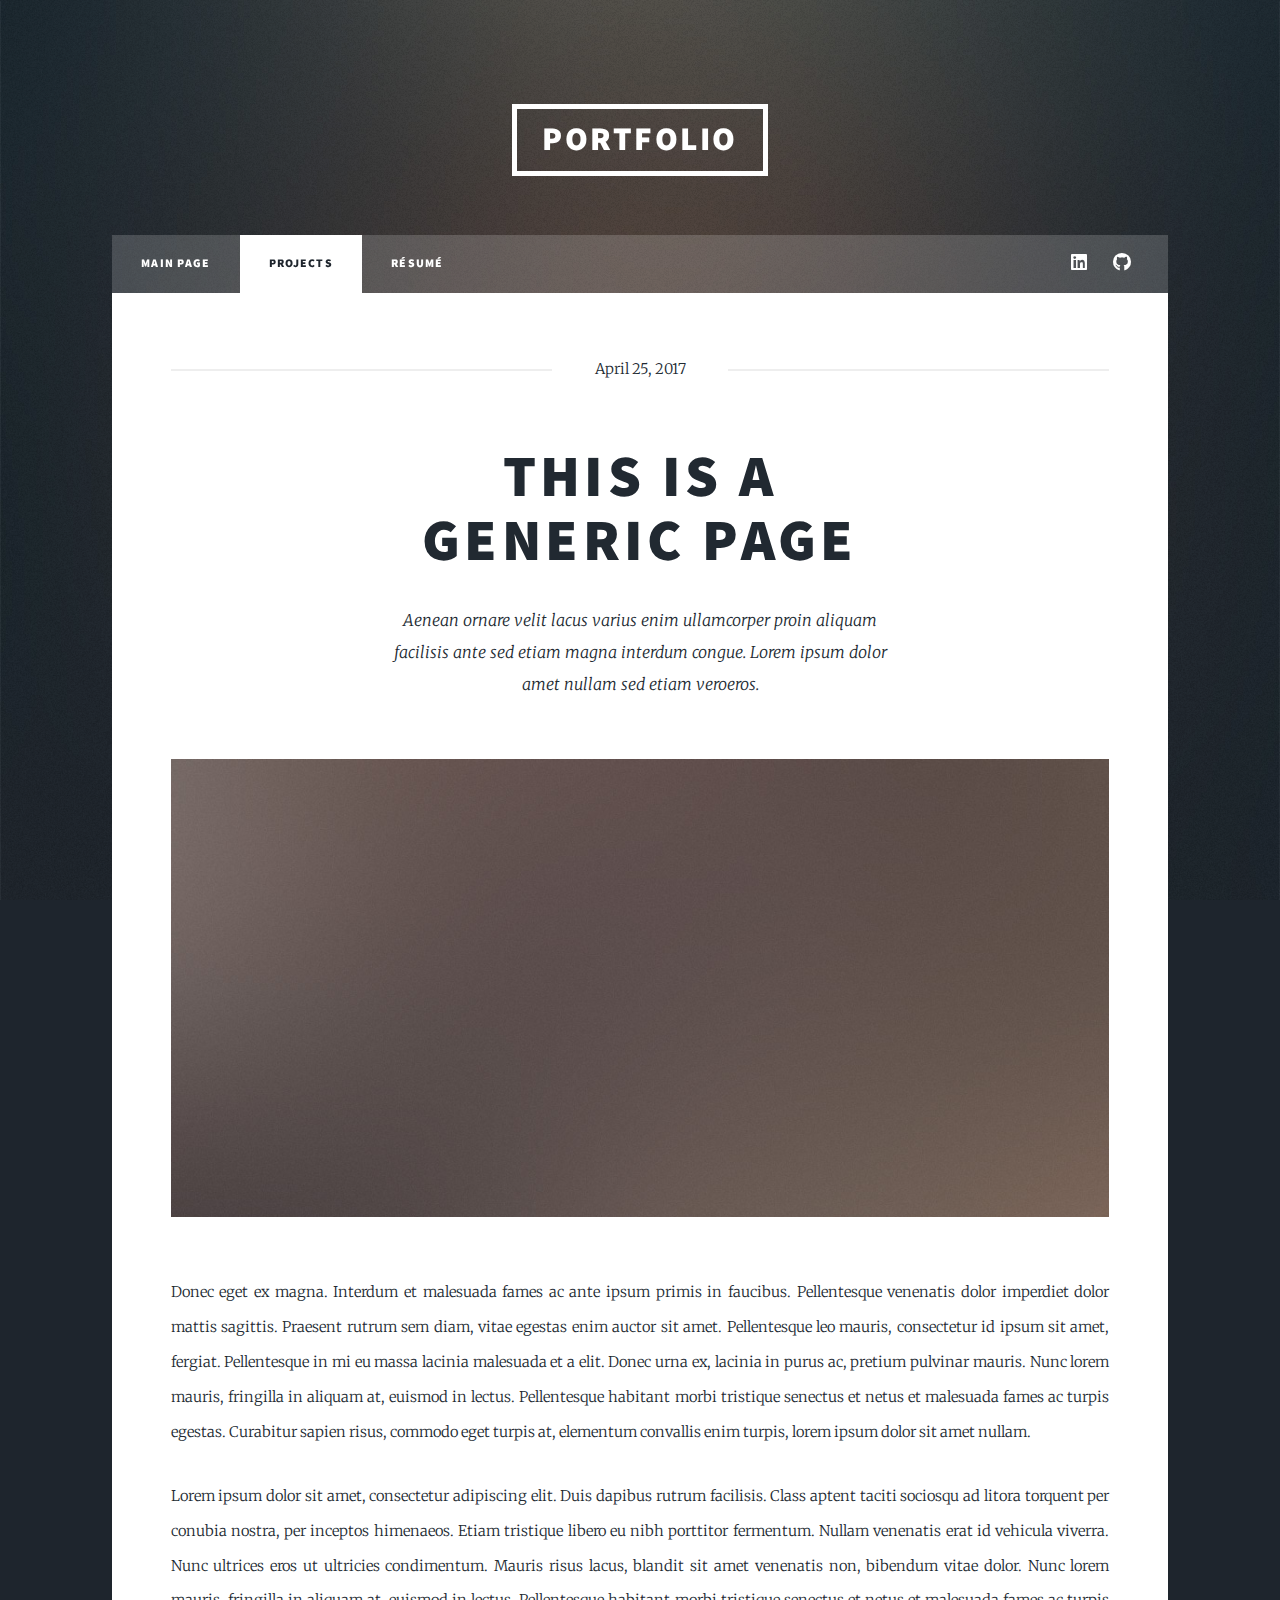
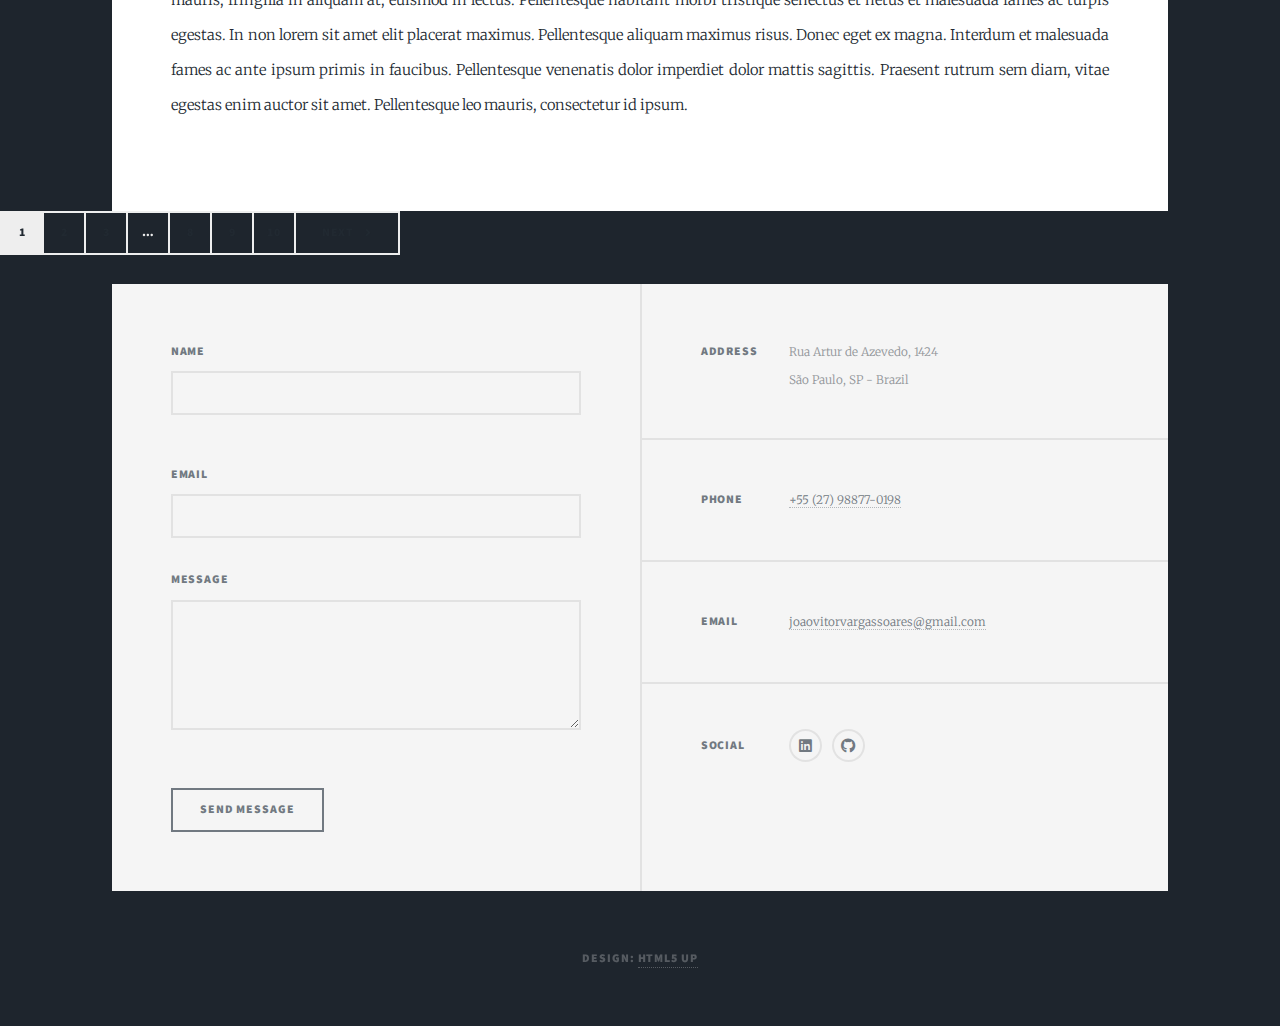
==== first-party-data.html @ c2305ff7 "project pages added" ====
<!DOCTYPE HTML>
<!--
	Massively by HTML5 UP
	html5up.net | @ajlkn
	Free for personal and commercial use under the CCA 3.0 license (html5up.net/license)
-->
<html>
	<head>
		<title>Projects</title>
		<meta charset="utf-8" />
		<meta name="viewport" content="width=device-width, initial-scale=1, user-scalable=no" />
		<link rel="stylesheet" href="assets/css/main.css" />
		<noscript><link rel="stylesheet" href="assets/css/noscript.css" /></noscript>
	</head>
	<body class="is-preload">

		<!-- Wrapper -->
			<div id="wrapper">

				<!-- Header -->
				<header id="header">
					<a href="index.html" class="logo">Portfolio</a>
				</header>

				<!-- Nav -->
					<nav id="nav">
						<ul class="links">
							<li><a href="index.html">Main Page</a></li>
							<li class="active"><a href="projects.html">Projects</a></li>
							<li><a href="resume.html">Résumé</a></li>
						</ul>
						<ul class="icons">
							<li><a href="https://www.linkedin.com/in/joaovargass/" class="icon brands fa-linkedin"><span class="label">LinkedIn</span></a></li>
							<li><a href="https://github.com/joaovargass" class="icon brands fa-github"><span class="label">GitHub</span></a></li>
						</ul>
					</nav>

				<!-- Main -->
				<div id="main">

					<!-- Post -->
						<section class="post">
							<header class="major">
								<span class="date">April 25, 2017</span>
								<h1>This is a<br />
								Generic Page</h1>
								<p>Aenean ornare velit lacus varius enim ullamcorper proin aliquam<br />
								facilisis ante sed etiam magna interdum congue. Lorem ipsum dolor<br />
								amet nullam sed etiam veroeros.</p>
							</header>
							<div class="image main"><img src="images/pic01.jpg" alt="" /></div>
							<p>Donec eget ex magna. Interdum et malesuada fames ac ante ipsum primis in faucibus. Pellentesque venenatis dolor imperdiet dolor mattis sagittis. Praesent rutrum sem diam, vitae egestas enim auctor sit amet. Pellentesque leo mauris, consectetur id ipsum sit amet, fergiat. Pellentesque in mi eu massa lacinia malesuada et a elit. Donec urna ex, lacinia in purus ac, pretium pulvinar mauris. Nunc lorem mauris, fringilla in aliquam at, euismod in lectus. Pellentesque habitant morbi tristique senectus et netus et malesuada fames ac turpis egestas. Curabitur sapien risus, commodo eget turpis at, elementum convallis enim turpis, lorem ipsum dolor sit amet nullam.</p>
							<p>Lorem ipsum dolor sit amet, consectetur adipiscing elit. Duis dapibus rutrum facilisis. Class aptent taciti sociosqu ad litora torquent per conubia nostra, per inceptos himenaeos. Etiam tristique libero eu nibh porttitor fermentum. Nullam venenatis erat id vehicula viverra. Nunc ultrices eros ut ultricies condimentum. Mauris risus lacus, blandit sit amet venenatis non, bibendum vitae dolor. Nunc lorem mauris, fringilla in aliquam at, euismod in lectus. Pellentesque habitant morbi tristique senectus et netus et malesuada fames ac turpis egestas. In non lorem sit amet elit placerat maximus. Pellentesque aliquam maximus risus. Donec eget ex magna. Interdum et malesuada fames ac ante ipsum primis in faucibus. Pellentesque venenatis dolor imperdiet dolor mattis sagittis. Praesent rutrum sem diam, vitae egestas enim auctor sit amet. Pellentesque leo mauris, consectetur id ipsum.</p>
						</section>

				</div>

					<!-- Footer -->
						<footer>
							<div class="pagination">
								<!--<a href="#" class="previous">Prev</a>-->
								<a href="#" class="page active">1</a>
								<a href="#" class="page">2</a>
								<a href="#" class="page">3</a>
								<span class="extra">&hellip;</span>
								<a href="#" class="page">8</a>
								<a href="#" class="page">9</a>
								<a href="#" class="page">10</a>
								<a href="#" class="next">Next</a>
							</div>
						</footer>

					</div>

				<!-- Footer -->
					<footer id="footer">
						<section>
							<form id="emailForms" method="post" action="https://formspree.io/f/xleqbqgo">
								<div class="fields">
									<div class="field">
										<label for="name">Name</label>
										<input type="text" name="name" id="name"/>
										<label class="required" id="nameValidation">Name field required</label>
									</div>
									<div class="field">
										<label for="email">Email</label>
										<input type="text" name="email" id="email"/>
										<label class="required" id="emailValidation"></label>
									</div>
									<div class="field">
										<label for="message">Message</label>
										<textarea name="message" id="message" rows="3"></textarea>
										<label class="required" id="messageValidation">Message field required</label>
									</div>
								</div>
								<ul class="actions">
									<li><input type="button" value="Send Message" onclick="validateForms()"/></li>
								</ul>
							</form>
						</section>
						<section class="split contact">
							<section class="alt">
								<h3>Address</h3>
								<p>Rua Artur de Azevedo, 1424<br />
								São Paulo, SP - Brazil</p>
							</section>
							<section>
								<h3>Phone</h3>
								<p><a href="https://wa.me/5527988770198">+55 (27) 98877-0198</a></p>
							</section>
							<section>
								<h3>Email</h3>
								<p><a href="mailto:joaovitorvargassoares@gmail.com">joaovitorvargassoares@gmail.com</a></p>
							</section>
							<section>
								<h3>Social</h3>
								<ul class="icons alt">
									<li><a href="https://www.linkedin.com/in/joaovargass/" class="icon brands fa-linkedin"><span class="label">LinkedIn</span></a></li>
									<li><a href="https://github.com/joaovargass" class="icon brands fa-github"><span class="label">GitHub</span></a></li>
								</ul>
							</section>
						</section>
					</footer>

				<!-- Copyright -->
					<div id="copyright">
						<ul><li>Design: <a href="https://html5up.net">HTML5 UP</a></li></ul>
					</div>

			</div>

		<!-- Scripts -->
			<script src="assets/js/jquery.min.js"></script>
			<script src="assets/js/jquery.scrollex.min.js"></script>
			<script src="assets/js/jquery.scrolly.min.js"></script>
			<script src="assets/js/browser.min.js"></script>
			<script src="assets/js/breakpoints.min.js"></script>
			<script src="assets/js/util.js"></script>
			<script src="assets/js/main.js"></script>
			<script src="assets/js/formValidation.js"></script>
	</body>
</html>
---- assets/css/main.css ----
@import url(fontawesome-all.min.css);
@import url("https://fonts.googleapis.com/css?family=Merriweather:300,700,300italic,700italic|Source+Sans+Pro:900");

/*
	Massively by HTML5 UP
	html5up.net | @ajlkn
	Free for personal and commercial use under the CCA 3.0 license (html5up.net/license)
*/

html, body, div, span, applet, object,
iframe, h1, h2, h3, h4, h5, h6, p, blockquote,
pre, a, abbr, acronym, address, big, cite,
code, del, dfn, em, img, ins, kbd, q, s, samp,
small, strike, strong, sub, sup, tt, var, b,
u, i, center, dl, dt, dd, ol, ul, li, fieldset,
form, label, legend, table, caption, tbody,
tfoot, thead, tr, th, td, article, aside,
canvas, details, embed, figure, figcaption,
footer, header, hgroup, menu, nav, output, ruby,
section, summary, time, mark, audio, video {
	margin: 0;
	padding: 0;
	border: 0;
	font-size: 100%;
	font: inherit;
	vertical-align: baseline;}

article, aside, details, figcaption, figure,
footer, header, hgroup, menu, nav, section {
	display: block;}

body {
	line-height: 1;
}

ol, ul {
	list-style: none;
}

blockquote, q {
	quotes: none;
}

	blockquote:before, blockquote:after, q:before, q:after {
		content: '';
		content: none;
	}

table {
	border-collapse: collapse;
	border-spacing: 0;
}

body {
	-webkit-text-size-adjust: none;
}

mark {
	background-color: transparent;
	color: inherit;
}

input::-moz-focus-inner {
	border: 0;
	padding: 0;
}

input, select, textarea {
	-moz-appearance: none;
	-webkit-appearance: none;
	-ms-appearance: none;
	appearance: none;
}

/* Basic */

	@-ms-viewport {
		width: device-width;
	}

	body {
		-ms-overflow-style: scrollbar;
	}

	@media screen and (max-width: 480px) {

		html, body {
			min-width: 320px;
		}

	}

	html {
		box-sizing: border-box;
	}

	*, *:before, *:after {
		box-sizing: inherit;
	}

	body {
		background-color: #1e252d;
	}

		body.is-preload *, body.is-preload *:before, body.is-preload *:after {
			-moz-animation: none !important;
			-webkit-animation: none !important;
			-ms-animation: none !important;
			animation: none !important;
			-moz-transition: none !important;
			-webkit-transition: none !important;
			-ms-transition: none !important;
			transition: none !important;
		}

/* Type */

	html {
		font-size: 16pt;
	}

		@media screen and (max-width: 1680px) {

			html {
				font-size: 12pt;
			}

		}

		@media screen and (max-width: 1280px) {

			html {
				font-size: 11pt;
			}

		}

		@media screen and (max-width: 360px) {

			html {
				font-size: 10pt;
			}

		}

	body {
		color: #212931;
	}

	body, input, select, textarea {
		font-family: "Merriweather", Georgia, serif;
		font-weight: 300;
		font-size: 1rem;
		line-height: 2.375;
	}

	a {
		-moz-transition: color 0.2s ease-in-out, background-color 0.2s ease-in-out, border-color 0.2s ease-in-out, box-shadow 0.2s ease-in-out;
		-webkit-transition: color 0.2s ease-in-out, background-color 0.2s ease-in-out, border-color 0.2s ease-in-out, box-shadow 0.2s ease-in-out;
		-ms-transition: color 0.2s ease-in-out, background-color 0.2s ease-in-out, border-color 0.2s ease-in-out, box-shadow 0.2s ease-in-out;
		transition: color 0.2s ease-in-out, background-color 0.2s ease-in-out, border-color 0.2s ease-in-out, box-shadow 0.2s ease-in-out;
		border-bottom: dotted 1px;
		text-decoration: none;
	}

		a:hover {
			border-bottom-color: transparent;
		}

	strong, b {
		font-weight: 600;
	}

	em, i {
		font-style: italic;
	}

	p {
		text-align: justify;
		margin: 0 0 2rem 0;
	}

	h1, h2, h3, h4, h5, h6 {
		font-family: "Source Sans Pro", Helvetica, sans-serif;
		font-weight: 900;
		line-height: 1.5;
		letter-spacing: 0.075em;
		text-transform: uppercase;
		margin: 0 0 1rem 0;
	}

		h1 a, h2 a, h3 a, h4 a, h5 a, h6 a {
			border-bottom: 0;
			color: inherit;
			text-decoration: none;
		}

	h1 {
		font-size: 4rem;
		line-height: 1.1;
		margin: 0 0 2rem 0;
	}

	h2 {
		font-size: 1.75rem;
		line-height: 1.3;
		margin: 0 0 1.5rem 0;
	}

	h3 {
		font-size: 1.25rem;
		margin: 0 0 1.5rem 0;
	}

	h4 {
		font-size: 1rem;
	}

	h5 {
		font-size: 0.9rem;
	}

	h6 {
		font-size: 0.8rem;
	}

	sub {
		font-size: 0.8rem;
		position: relative;
		top: 0.5rem;
	}

	sup {
		font-size: 0.8rem;
		position: relative;
		top: -0.5rem;
	}

	blockquote {
		border-left: solid 4px;
		font-style: italic;
		margin: 0 0 2rem 0;
		padding: 0.5rem 0 0.5rem 2rem;
	}

	code {
		border: solid 2px;
		font-family: "Courier New", monospace;
		font-size: 0.9rem;
		margin: 0 0.25rem;
		padding: 0.25rem 0.65rem;
	}

	pre {
		-webkit-overflow-scrolling: touch;
		font-family: "Courier New", monospace;
		font-size: 0.9rem;
		margin: 0 0 2rem 0;
	}

		pre code {
			display: block;
			line-height: 1.75;
			padding: 1rem 1.5rem;
			overflow-x: auto;
		}

	hr {
		border: 0;
		border-bottom: solid 2px;
		margin: 3rem 0;
	}

		hr.major {
			margin: 5rem 0;
		}

	.align-left {
		text-align: left;
	}

	.align-center {
		text-align: center;
	}

	.align-right {
		text-align: right;
	}

	input, select, textarea {
		color: #212931;
	}

	a {
		color: #212931;
		border-bottom-color: rgba(33, 41, 49, 0.5);
	}

		a:hover {
			border-bottom-color: transparent;
			color: #18bfef !important;
		}

	strong, b {
		color: #212931;
	}

	h1, h2, h3, h4, h5, h6 {
		color: #212931;
	}

	blockquote {
		border-left-color: #eeeeee;
	}

	code {
		background: rgba(220, 220, 220, 0.25);
		border-color: #eeeeee;
	}

	hr {
		border-bottom-color: #eeeeee;
	}

/* Row */

	.row {
		display: flex;
		flex-wrap: wrap;
		box-sizing: border-box;
		align-items: stretch;
	}

		.row > * {
			box-sizing: border-box;
		}

		.row.gtr-uniform > * > :last-child {
			margin-bottom: 0;
		}

		.row.aln-left {
			justify-content: flex-start;
		}

		.row.aln-center {
			justify-content: center;
		}

		.row.aln-right {
			justify-content: flex-end;
		}

		.row.aln-top {
			align-items: flex-start;
		}

		.row.aln-middle {
			align-items: center;
		}

		.row.aln-bottom {
			align-items: flex-end;
		}

		.row > .imp {
			order: -1;
		}

		.row > .col-1 {
			width: 8.33333%;
		}

		.row > .off-1 {
			margin-left: 8.33333%;
		}

		.row > .col-2 {
			width: 16.66667%;
		}

		.row > .off-2 {
			margin-left: 16.66667%;
		}

		.row > .col-3 {
			width: 25%;
		}

		.row > .off-3 {
			margin-left: 25%;
		}

		.row > .col-4 {
			width: 33.33333%;
		}

		.row > .off-4 {
			margin-left: 33.33333%;
		}

		.row > .col-5 {
			width: 41.66667%;
		}

		.row > .off-5 {
			margin-left: 41.66667%;
		}

		.row > .col-6 {
			width: 50%;
		}

		.row > .off-6 {
			margin-left: 50%;
		}

		.row > .col-7 {
			width: 58.33333%;
		}

		.row > .off-7 {
			margin-left: 58.33333%;
		}

		.row > .col-8 {
			width: 66.66667%;
		}

		.row > .off-8 {
			margin-left: 66.66667%;
		}

		.row > .col-9 {
			width: 75%;
		}

		.row > .off-9 {
			margin-left: 75%;
		}

		.row > .col-10 {
			width: 83.33333%;
		}

		.row > .off-10 {
			margin-left: 83.33333%;
		}

		.row > .col-11 {
			width: 91.66667%;
		}

		.row > .off-11 {
			margin-left: 91.66667%;
		}

		.row > .col-12 {
			width: 100%;
		}

		.row > .off-12 {
			margin-left: 100%;
		}

		.row.gtr-0 {
			margin-top: 0;
			margin-left: 0rem;
		}

			.row.gtr-0 > * {
				padding: 0 0 0 0rem;
			}

			.row.gtr-0.gtr-uniform {
				margin-top: 0rem;
			}

				.row.gtr-0.gtr-uniform > * {
					padding-top: 0rem;
				}

		.row.gtr-25 {
			margin-top: 0;
			margin-left: -0.375rem;
		}

			.row.gtr-25 > * {
				padding: 0 0 0 0.375rem;
			}

			.row.gtr-25.gtr-uniform {
				margin-top: -0.375rem;
			}

				.row.gtr-25.gtr-uniform > * {
					padding-top: 0.375rem;
				}

		.row.gtr-50 {
			margin-top: 0;
			margin-left: -0.75rem;
		}

			.row.gtr-50 > * {
				padding: 0 0 0 0.75rem;
			}

			.row.gtr-50.gtr-uniform {
				margin-top: -0.75rem;
			}

				.row.gtr-50.gtr-uniform > * {
					padding-top: 0.75rem;
				}

		.row {
			margin-top: 0;
			margin-left: -1.5rem;
		}

			.row > * {
				padding: 0 0 0 1.5rem;
			}

			.row.gtr-uniform {
				margin-top: -1.5rem;
			}

				.row.gtr-uniform > * {
					padding-top: 1.5rem;
				}

		.row.gtr-150 {
			margin-top: 0;
			margin-left: -2.25rem;
		}

			.row.gtr-150 > * {
				padding: 0 0 0 2.25rem;
			}

			.row.gtr-150.gtr-uniform {
				margin-top: -2.25rem;
			}

				.row.gtr-150.gtr-uniform > * {
					padding-top: 2.25rem;
				}

		.row.gtr-200 {
			margin-top: 0;
			margin-left: -3rem;
		}

			.row.gtr-200 > * {
				padding: 0 0 0 3rem;
			}

			.row.gtr-200.gtr-uniform {
				margin-top: -3rem;
			}

				.row.gtr-200.gtr-uniform > * {
					padding-top: 3rem;
				}

		@media screen and (max-width: 1680px) {

			.row {
				display: flex;
				flex-wrap: wrap;
				box-sizing: border-box;
				align-items: stretch;
			}

				.row > * {
					box-sizing: border-box;
				}

				.row.gtr-uniform > * > :last-child {
					margin-bottom: 0;
				}

				.row.aln-left {
					justify-content: flex-start;
				}

				.row.aln-center {
					justify-content: center;
				}

				.row.aln-right {
					justify-content: flex-end;
				}

				.row.aln-top {
					align-items: flex-start;
				}

				.row.aln-middle {
					align-items: center;
				}

				.row.aln-bottom {
					align-items: flex-end;
				}

				.row > .imp-xlarge {
					order: -1;
				}

				.row > .col-1-xlarge {
					width: 8.33333%;
				}

				.row > .off-1-xlarge {
					margin-left: 8.33333%;
				}

				.row > .col-2-xlarge {
					width: 16.66667%;
				}

				.row > .off-2-xlarge {
					margin-left: 16.66667%;
				}

				.row > .col-3-xlarge {
					width: 25%;
				}

				.row > .off-3-xlarge {
					margin-left: 25%;
				}

				.row > .col-4-xlarge {
					width: 33.33333%;
				}

				.row > .off-4-xlarge {
					margin-left: 33.33333%;
				}

				.row > .col-5-xlarge {
					width: 41.66667%;
				}

				.row > .off-5-xlarge {
					margin-left: 41.66667%;
				}

				.row > .col-6-xlarge {
					width: 50%;
				}

				.row > .off-6-xlarge {
					margin-left: 50%;
				}

				.row > .col-7-xlarge {
					width: 58.33333%;
				}

				.row > .off-7-xlarge {
					margin-left: 58.33333%;
				}

				.row > .col-8-xlarge {
					width: 66.66667%;
				}

				.row > .off-8-xlarge {
					margin-left: 66.66667%;
				}

				.row > .col-9-xlarge {
					width: 75%;
				}

				.row > .off-9-xlarge {
					margin-left: 75%;
				}

				.row > .col-10-xlarge {
					width: 83.33333%;
				}

				.row > .off-10-xlarge {
					margin-left: 83.33333%;
				}

				.row > .col-11-xlarge {
					width: 91.66667%;
				}

				.row > .off-11-xlarge {
					margin-left: 91.66667%;
				}

				.row > .col-12-xlarge {
					width: 100%;
				}

				.row > .off-12-xlarge {
					margin-left: 100%;
				}

				.row.gtr-0 {
					margin-top: 0;
					margin-left: 0rem;
				}

					.row.gtr-0 > * {
						padding: 0 0 0 0rem;
					}

					.row.gtr-0.gtr-uniform {
						margin-top: 0rem;
					}

						.row.gtr-0.gtr-uniform > * {
							padding-top: 0rem;
						}

				.row.gtr-25 {
					margin-top: 0;
					margin-left: -0.375rem;
				}

					.row.gtr-25 > * {
						padding: 0 0 0 0.375rem;
					}

					.row.gtr-25.gtr-uniform {
						margin-top: -0.375rem;
					}

						.row.gtr-25.gtr-uniform > * {
							padding-top: 0.375rem;
						}

				.row.gtr-50 {
					margin-top: 0;
					margin-left: -0.75rem;
				}

					.row.gtr-50 > * {
						padding: 0 0 0 0.75rem;
					}

					.row.gtr-50.gtr-uniform {
						margin-top: -0.75rem;
					}

						.row.gtr-50.gtr-uniform > * {
							padding-top: 0.75rem;
						}

				.row {
					margin-top: 0;
					margin-left: -1.5rem;
				}

					.row > * {
						padding: 0 0 0 1.5rem;
					}

					.row.gtr-uniform {
						margin-top: -1.5rem;
					}

						.row.gtr-uniform > * {
							padding-top: 1.5rem;
						}

				.row.gtr-150 {
					margin-top: 0;
					margin-left: -2.25rem;
				}

					.row.gtr-150 > * {
						padding: 0 0 0 2.25rem;
					}

					.row.gtr-150.gtr-uniform {
						margin-top: -2.25rem;
					}

						.row.gtr-150.gtr-uniform > * {
							padding-top: 2.25rem;
						}

				.row.gtr-200 {
					margin-top: 0;
					margin-left: -3rem;
				}

					.row.gtr-200 > * {
						padding: 0 0 0 3rem;
					}

					.row.gtr-200.gtr-uniform {
						margin-top: -3rem;
					}

						.row.gtr-200.gtr-uniform > * {
							padding-top: 3rem;
						}

		}

		@media screen and (max-width: 1280px) {

			.row {
				display: flex;
				flex-wrap: wrap;
				box-sizing: border-box;
				align-items: stretch;
			}

				.row > * {
					box-sizing: border-box;
				}

				.row.gtr-uniform > * > :last-child {
					margin-bottom: 0;
				}

				.row.aln-left {
					justify-content: flex-start;
				}

				.row.aln-center {
					justify-content: center;
				}

				.row.aln-right {
					justify-content: flex-end;
				}

				.row.aln-top {
					align-items: flex-start;
				}

				.row.aln-middle {
					align-items: center;
				}

				.row.aln-bottom {
					align-items: flex-end;
				}

				.row > .imp-large {
					order: -1;
				}

				.row > .col-1-large {
					width: 8.33333%;
				}

				.row > .off-1-large {
					margin-left: 8.33333%;
				}

				.row > .col-2-large {
					width: 16.66667%;
				}

				.row > .off-2-large {
					margin-left: 16.66667%;
				}

				.row > .col-3-large {
					width: 25%;
				}

				.row > .off-3-large {
					margin-left: 25%;
				}

				.row > .col-4-large {
					width: 33.33333%;
				}

				.row > .off-4-large {
					margin-left: 33.33333%;
				}

				.row > .col-5-large {
					width: 41.66667%;
				}

				.row > .off-5-large {
					margin-left: 41.66667%;
				}

				.row > .col-6-large {
					width: 50%;
				}

				.row > .off-6-large {
					margin-left: 50%;
				}

				.row > .col-7-large {
					width: 58.33333%;
				}

				.row > .off-7-large {
					margin-left: 58.33333%;
				}

				.row > .col-8-large {
					width: 66.66667%;
				}

				.row > .off-8-large {
					margin-left: 66.66667%;
				}

				.row > .col-9-large {
					width: 75%;
				}

				.row > .off-9-large {
					margin-left: 75%;
				}

				.row > .col-10-large {
					width: 83.33333%;
				}

				.row > .off-10-large {
					margin-left: 83.33333%;
				}

				.row > .col-11-large {
					width: 91.66667%;
				}

				.row > .off-11-large {
					margin-left: 91.66667%;
				}

				.row > .col-12-large {
					width: 100%;
				}

				.row > .off-12-large {
					margin-left: 100%;
				}

				.row.gtr-0 {
					margin-top: 0;
					margin-left: 0rem;
				}

					.row.gtr-0 > * {
						padding: 0 0 0 0rem;
					}

					.row.gtr-0.gtr-uniform {
						margin-top: 0rem;
					}

						.row.gtr-0.gtr-uniform > * {
							padding-top: 0rem;
						}

				.row.gtr-25 {
					margin-top: 0;
					margin-left: -0.375rem;
				}

					.row.gtr-25 > * {
						padding: 0 0 0 0.375rem;
					}

					.row.gtr-25.gtr-uniform {
						margin-top: -0.375rem;
					}

						.row.gtr-25.gtr-uniform > * {
							padding-top: 0.375rem;
						}

				.row.gtr-50 {
					margin-top: 0;
					margin-left: -0.75rem;
				}

					.row.gtr-50 > * {
						padding: 0 0 0 0.75rem;
					}

					.row.gtr-50.gtr-uniform {
						margin-top: -0.75rem;
					}

						.row.gtr-50.gtr-uniform > * {
							padding-top: 0.75rem;
						}

				.row {
					margin-top: 0;
					margin-left: -1.5rem;
				}

					.row > * {
						padding: 0 0 0 1.5rem;
					}

					.row.gtr-uniform {
						margin-top: -1.5rem;
					}

						.row.gtr-uniform > * {
							padding-top: 1.5rem;
						}

				.row.gtr-150 {
					margin-top: 0;
					margin-left: -2.25rem;
				}

					.row.gtr-150 > * {
						padding: 0 0 0 2.25rem;
					}

					.row.gtr-150.gtr-uniform {
						margin-top: -2.25rem;
					}

						.row.gtr-150.gtr-uniform > * {
							padding-top: 2.25rem;
						}

				.row.gtr-200 {
					margin-top: 0;
					margin-left: -3rem;
				}

					.row.gtr-200 > * {
						padding: 0 0 0 3rem;
					}

					.row.gtr-200.gtr-uniform {
						margin-top: -3rem;
					}

						.row.gtr-200.gtr-uniform > * {
							padding-top: 3rem;
						}

		}

		@media screen and (max-width: 980px) {

			.row {
				display: flex;
				flex-wrap: wrap;
				box-sizing: border-box;
				align-items: stretch;
			}

				.row > * {
					box-sizing: border-box;
				}

				.row.gtr-uniform > * > :last-child {
					margin-bottom: 0;
				}

				.row.aln-left {
					justify-content: flex-start;
				}

				.row.aln-center {
					justify-content: center;
				}

				.row.aln-right {
					justify-content: flex-end;
				}

				.row.aln-top {
					align-items: flex-start;
				}

				.row.aln-middle {
					align-items: center;
				}

				.row.aln-bottom {
					align-items: flex-end;
				}

				.row > .imp-medium {
					order: -1;
				}

				.row > .col-1-medium {
					width: 8.33333%;
				}

				.row > .off-1-medium {
					margin-left: 8.33333%;
				}

				.row > .col-2-medium {
					width: 16.66667%;
				}

				.row > .off-2-medium {
					margin-left: 16.66667%;
				}

				.row > .col-3-medium {
					width: 25%;
				}

				.row > .off-3-medium {
					margin-left: 25%;
				}

				.row > .col-4-medium {
					width: 33.33333%;
				}

				.row > .off-4-medium {
					margin-left: 33.33333%;
				}

				.row > .col-5-medium {
					width: 41.66667%;
				}

				.row > .off-5-medium {
					margin-left: 41.66667%;
				}

				.row > .col-6-medium {
					width: 50%;
				}

				.row > .off-6-medium {
					margin-left: 50%;
				}

				.row > .col-7-medium {
					width: 58.33333%;
				}

				.row > .off-7-medium {
					margin-left: 58.33333%;
				}

				.row > .col-8-medium {
					width: 66.66667%;
				}

				.row > .off-8-medium {
					margin-left: 66.66667%;
				}

				.row > .col-9-medium {
					width: 75%;
				}

				.row > .off-9-medium {
					margin-left: 75%;
				}

				.row > .col-10-medium {
					width: 83.33333%;
				}

				.row > .off-10-medium {
					margin-left: 83.33333%;
				}

				.row > .col-11-medium {
					width: 91.66667%;
				}

				.row > .off-11-medium {
					margin-left: 91.66667%;
				}

				.row > .col-12-medium {
					width: 100%;
				}

				.row > .off-12-medium {
					margin-left: 100%;
				}

				.row.gtr-0 {
					margin-top: 0;
					margin-left: 0rem;
				}

					.row.gtr-0 > * {
						padding: 0 0 0 0rem;
					}

					.row.gtr-0.gtr-uniform {
						margin-top: 0rem;
					}

						.row.gtr-0.gtr-uniform > * {
							padding-top: 0rem;
						}

				.row.gtr-25 {
					margin-top: 0;
					margin-left: -0.375rem;
				}

					.row.gtr-25 > * {
						padding: 0 0 0 0.375rem;
					}

					.row.gtr-25.gtr-uniform {
						margin-top: -0.375rem;
					}

						.row.gtr-25.gtr-uniform > * {
							padding-top: 0.375rem;
						}

				.row.gtr-50 {
					margin-top: 0;
					margin-left: -0.75rem;
				}

					.row.gtr-50 > * {
						padding: 0 0 0 0.75rem;
					}

					.row.gtr-50.gtr-uniform {
						margin-top: -0.75rem;
					}

						.row.gtr-50.gtr-uniform > * {
							padding-top: 0.75rem;
						}

				.row {
					margin-top: 0;
					margin-left: -1.5rem;
				}

					.row > * {
						padding: 0 0 0 1.5rem;
					}

					.row.gtr-uniform {
						margin-top: -1.5rem;
					}

						.row.gtr-uniform > * {
							padding-top: 1.5rem;
						}

				.row.gtr-150 {
					margin-top: 0;
					margin-left: -2.25rem;
				}

					.row.gtr-150 > * {
						padding: 0 0 0 2.25rem;
					}

					.row.gtr-150.gtr-uniform {
						margin-top: -2.25rem;
					}

						.row.gtr-150.gtr-uniform > * {
							padding-top: 2.25rem;
						}

				.row.gtr-200 {
					margin-top: 0;
					margin-left: -3rem;
				}

					.row.gtr-200 > * {
						padding: 0 0 0 3rem;
					}

					.row.gtr-200.gtr-uniform {
						margin-top: -3rem;
					}

						.row.gtr-200.gtr-uniform > * {
							padding-top: 3rem;
						}

		}

		@media screen and (max-width: 736px) {

			.row {
				display: flex;
				flex-wrap: wrap;
				box-sizing: border-box;
				align-items: stretch;
			}

				.row > * {
					box-sizing: border-box;
				}

				.row.gtr-uniform > * > :last-child {
					margin-bottom: 0;
				}

				.row.aln-left {
					justify-content: flex-start;
				}

				.row.aln-center {
					justify-content: center;
				}

				.row.aln-right {
					justify-content: flex-end;
				}

				.row.aln-top {
					align-items: flex-start;
				}

				.row.aln-middle {
					align-items: center;
				}

				.row.aln-bottom {
					align-items: flex-end;
				}

				.row > .imp-small {
					order: -1;
				}

				.row > .col-1-small {
					width: 8.33333%;
				}

				.row > .off-1-small {
					margin-left: 8.33333%;
				}

				.row > .col-2-small {
					width: 16.66667%;
				}

				.row > .off-2-small {
					margin-left: 16.66667%;
				}

				.row > .col-3-small {
					width: 25%;
				}

				.row > .off-3-small {
					margin-left: 25%;
				}

				.row > .col-4-small {
					width: 33.33333%;
				}

				.row > .off-4-small {
					margin-left: 33.33333%;
				}

				.row > .col-5-small {
					width: 41.66667%;
				}

				.row > .off-5-small {
					margin-left: 41.66667%;
				}

				.row > .col-6-small {
					width: 50%;
				}

				.row > .off-6-small {
					margin-left: 50%;
				}

				.row > .col-7-small {
					width: 58.33333%;
				}

				.row > .off-7-small {
					margin-left: 58.33333%;
				}

				.row > .col-8-small {
					width: 66.66667%;
				}

				.row > .off-8-small {
					margin-left: 66.66667%;
				}

				.row > .col-9-small {
					width: 75%;
				}

				.row > .off-9-small {
					margin-left: 75%;
				}

				.row > .col-10-small {
					width: 83.33333%;
				}

				.row > .off-10-small {
					margin-left: 83.33333%;
				}

				.row > .col-11-small {
					width: 91.66667%;
				}

				.row > .off-11-small {
					margin-left: 91.66667%;
				}

				.row > .col-12-small {
					width: 100%;
				}

				.row > .off-12-small {
					margin-left: 100%;
				}

				.row.gtr-0 {
					margin-top: 0;
					margin-left: 0rem;
				}

					.row.gtr-0 > * {
						padding: 0 0 0 0rem;
					}

					.row.gtr-0.gtr-uniform {
						margin-top: 0rem;
					}

						.row.gtr-0.gtr-uniform > * {
							padding-top: 0rem;
						}

				.row.gtr-25 {
					margin-top: 0;
					margin-left: -0.375rem;
				}

					.row.gtr-25 > * {
						padding: 0 0 0 0.375rem;
					}

					.row.gtr-25.gtr-uniform {
						margin-top: -0.375rem;
					}

						.row.gtr-25.gtr-uniform > * {
							padding-top: 0.375rem;
						}

				.row.gtr-50 {
					margin-top: 0;
					margin-left: -0.75rem;
				}

					.row.gtr-50 > * {
						padding: 0 0 0 0.75rem;
					}

					.row.gtr-50.gtr-uniform {
						margin-top: -0.75rem;
					}

						.row.gtr-50.gtr-uniform > * {
							padding-top: 0.75rem;
						}

				.row {
					margin-top: 0;
					margin-left: -1.5rem;
				}

					.row > * {
						padding: 0 0 0 1.5rem;
					}

					.row.gtr-uniform {
						margin-top: -1.5rem;
					}

						.row.gtr-uniform > * {
							padding-top: 1.5rem;
						}

				.row.gtr-150 {
					margin-top: 0;
					margin-left: -2.25rem;
				}

					.row.gtr-150 > * {
						padding: 0 0 0 2.25rem;
					}

					.row.gtr-150.gtr-uniform {
						margin-top: -2.25rem;
					}

						.row.gtr-150.gtr-uniform > * {
							padding-top: 2.25rem;
						}

				.row.gtr-200 {
					margin-top: 0;
					margin-left: -3rem;
				}

					.row.gtr-200 > * {
						padding: 0 0 0 3rem;
					}

					.row.gtr-200.gtr-uniform {
						margin-top: -3rem;
					}

						.row.gtr-200.gtr-uniform > * {
							padding-top: 3rem;
						}

		}

		@media screen and (max-width: 480px) {

			.row {
				display: flex;
				flex-wrap: wrap;
				box-sizing: border-box;
				align-items: stretch;
			}

				.row > * {
					box-sizing: border-box;
				}

				.row.gtr-uniform > * > :last-child {
					margin-bottom: 0;
				}

				.row.aln-left {
					justify-content: flex-start;
				}

				.row.aln-center {
					justify-content: center;
				}

				.row.aln-right {
					justify-content: flex-end;
				}

				.row.aln-top {
					align-items: flex-start;
				}

				.row.aln-middle {
					align-items: center;
				}

				.row.aln-bottom {
					align-items: flex-end;
				}

				.row > .imp-xsmall {
					order: -1;
				}

				.row > .col-1-xsmall {
					width: 8.33333%;
				}

				.row > .off-1-xsmall {
					margin-left: 8.33333%;
				}

				.row > .col-2-xsmall {
					width: 16.66667%;
				}

				.row > .off-2-xsmall {
					margin-left: 16.66667%;
				}

				.row > .col-3-xsmall {
					width: 25%;
				}

				.row > .off-3-xsmall {
					margin-left: 25%;
				}

				.row > .col-4-xsmall {
					width: 33.33333%;
				}

				.row > .off-4-xsmall {
					margin-left: 33.33333%;
				}

				.row > .col-5-xsmall {
					width: 41.66667%;
				}

				.row > .off-5-xsmall {
					margin-left: 41.66667%;
				}

				.row > .col-6-xsmall {
					width: 50%;
				}

				.row > .off-6-xsmall {
					margin-left: 50%;
				}

				.row > .col-7-xsmall {
					width: 58.33333%;
				}

				.row > .off-7-xsmall {
					margin-left: 58.33333%;
				}

				.row > .col-8-xsmall {
					width: 66.66667%;
				}

				.row > .off-8-xsmall {
					margin-left: 66.66667%;
				}

				.row > .col-9-xsmall {
					width: 75%;
				}

				.row > .off-9-xsmall {
					margin-left: 75%;
				}

				.row > .col-10-xsmall {
					width: 83.33333%;
				}

				.row > .off-10-xsmall {
					margin-left: 83.33333%;
				}

				.row > .col-11-xsmall {
					width: 91.66667%;
				}

				.row > .off-11-xsmall {
					margin-left: 91.66667%;
				}

				.row > .col-12-xsmall {
					width: 100%;
				}

				.row > .off-12-xsmall {
					margin-left: 100%;
				}

				.row.gtr-0 {
					margin-top: 0;
					margin-left: 0rem;
				}

					.row.gtr-0 > * {
						padding: 0 0 0 0rem;
					}

					.row.gtr-0.gtr-uniform {
						margin-top: 0rem;
					}

						.row.gtr-0.gtr-uniform > * {
							padding-top: 0rem;
						}

				.row.gtr-25 {
					margin-top: 0;
					margin-left: -0.375rem;
				}

					.row.gtr-25 > * {
						padding: 0 0 0 0.375rem;
					}

					.row.gtr-25.gtr-uniform {
						margin-top: -0.375rem;
					}

						.row.gtr-25.gtr-uniform > * {
							padding-top: 0.375rem;
						}

				.row.gtr-50 {
					margin-top: 0;
					margin-left: -0.75rem;
				}

					.row.gtr-50 > * {
						padding: 0 0 0 0.75rem;
					}

					.row.gtr-50.gtr-uniform {
						margin-top: -0.75rem;
					}

						.row.gtr-50.gtr-uniform > * {
							padding-top: 0.75rem;
						}

				.row {
					margin-top: 0;
					margin-left: -1.5rem;
				}

					.row > * {
						padding: 0 0 0 1.5rem;
					}

					.row.gtr-uniform {
						margin-top: -1.5rem;
					}

						.row.gtr-uniform > * {
							padding-top: 1.5rem;
						}

				.row.gtr-150 {
					margin-top: 0;
					margin-left: -2.25rem;
				}

					.row.gtr-150 > * {
						padding: 0 0 0 2.25rem;
					}

					.row.gtr-150.gtr-uniform {
						margin-top: -2.25rem;
					}

						.row.gtr-150.gtr-uniform > * {
							padding-top: 2.25rem;
						}

				.row.gtr-200 {
					margin-top: 0;
					margin-left: -3rem;
				}

					.row.gtr-200 > * {
						padding: 0 0 0 3rem;
					}

					.row.gtr-200.gtr-uniform {
						margin-top: -3rem;
					}

						.row.gtr-200.gtr-uniform > * {
							padding-top: 3rem;
						}

		}

		@media screen and (max-width: 360px) {

			.row {
				display: flex;
				flex-wrap: wrap;
				box-sizing: border-box;
				align-items: stretch;
			}

				.row > * {
					box-sizing: border-box;
				}

				.row.gtr-uniform > * > :last-child {
					margin-bottom: 0;
				}

				.row.aln-left {
					justify-content: flex-start;
				}

				.row.aln-center {
					justify-content: center;
				}

				.row.aln-right {
					justify-content: flex-end;
				}

				.row.aln-top {
					align-items: flex-start;
				}

				.row.aln-middle {
					align-items: center;
				}

				.row.aln-bottom {
					align-items: flex-end;
				}

				.row > .imp-xxsmall {
					order: -1;
				}

				.row > .col-1-xxsmall {
					width: 8.33333%;
				}

				.row > .off-1-xxsmall {
					margin-left: 8.33333%;
				}

				.row > .col-2-xxsmall {
					width: 16.66667%;
				}

				.row > .off-2-xxsmall {
					margin-left: 16.66667%;
				}

				.row > .col-3-xxsmall {
					width: 25%;
				}

				.row > .off-3-xxsmall {
					margin-left: 25%;
				}

				.row > .col-4-xxsmall {
					width: 33.33333%;
				}

				.row > .off-4-xxsmall {
					margin-left: 33.33333%;
				}

				.row > .col-5-xxsmall {
					width: 41.66667%;
				}

				.row > .off-5-xxsmall {
					margin-left: 41.66667%;
				}

				.row > .col-6-xxsmall {
					width: 50%;
				}

				.row > .off-6-xxsmall {
					margin-left: 50%;
				}

				.row > .col-7-xxsmall {
					width: 58.33333%;
				}

				.row > .off-7-xxsmall {
					margin-left: 58.33333%;
				}

				.row > .col-8-xxsmall {
					width: 66.66667%;
				}

				.row > .off-8-xxsmall {
					margin-left: 66.66667%;
				}

				.row > .col-9-xxsmall {
					width: 75%;
				}

				.row > .off-9-xxsmall {
					margin-left: 75%;
				}

				.row > .col-10-xxsmall {
					width: 83.33333%;
				}

				.row > .off-10-xxsmall {
					margin-left: 83.33333%;
				}

				.row > .col-11-xxsmall {
					width: 91.66667%;
				}

				.row > .off-11-xxsmall {
					margin-left: 91.66667%;
				}

				.row > .col-12-xxsmall {
					width: 100%;
				}

				.row > .off-12-xxsmall {
					margin-left: 100%;
				}

				.row.gtr-0 {
					margin-top: 0;
					margin-left: 0rem;
				}

					.row.gtr-0 > * {
						padding: 0 0 0 0rem;
					}

					.row.gtr-0.gtr-uniform {
						margin-top: 0rem;
					}

						.row.gtr-0.gtr-uniform > * {
							padding-top: 0rem;
						}

				.row.gtr-25 {
					margin-top: 0;
					margin-left: -0.375rem;
				}

					.row.gtr-25 > * {
						padding: 0 0 0 0.375rem;
					}

					.row.gtr-25.gtr-uniform {
						margin-top: -0.375rem;
					}

						.row.gtr-25.gtr-uniform > * {
							padding-top: 0.375rem;
						}

				.row.gtr-50 {
					margin-top: 0;
					margin-left: -0.75rem;
				}

					.row.gtr-50 > * {
						padding: 0 0 0 0.75rem;
					}

					.row.gtr-50.gtr-uniform {
						margin-top: -0.75rem;
					}

						.row.gtr-50.gtr-uniform > * {
							padding-top: 0.75rem;
						}

				.row {
					margin-top: 0;
					margin-left: -1.5rem;
				}

					.row > * {
						padding: 0 0 0 1.5rem;
					}

					.row.gtr-uniform {
						margin-top: -1.5rem;
					}

						.row.gtr-uniform > * {
							padding-top: 1.5rem;
						}

				.row.gtr-150 {
					margin-top: 0;
					margin-left: -2.25rem;
				}

					.row.gtr-150 > * {
						padding: 0 0 0 2.25rem;
					}

					.row.gtr-150.gtr-uniform {
						margin-top: -2.25rem;
					}

						.row.gtr-150.gtr-uniform > * {
							padding-top: 2.25rem;
						}

				.row.gtr-200 {
					margin-top: 0;
					margin-left: -3rem;
				}

					.row.gtr-200 > * {
						padding: 0 0 0 3rem;
					}

					.row.gtr-200.gtr-uniform {
						margin-top: -3rem;
					}

						.row.gtr-200.gtr-uniform > * {
							padding-top: 3rem;
						}

		}

/* Box */

	.box {
		border: solid 2px;
		margin-bottom: 2rem;
		padding: 1.5rem;
	}

		.box > :last-child,
		.box > :last-child > :last-child,
		.box > :last-child > :last-child > :last-child {
			margin-bottom: 0;
		}

		.box.alt {
			border: 0;
			border-radius: 0;
			padding: 0;
		}

	.box {
		border-color: #eeeeee;
	}

/* Button */

	input[type="submit"],
	input[type="reset"],
	input[type="button"],
	button,
	.button {
		-moz-appearance: none;
		-webkit-appearance: none;
		-ms-appearance: none;
		appearance: none;
		-moz-transition: background-color 0.2s ease-in-out, box-shadow 0.2s ease-in-out, color 0.2s ease-in-out;
		-webkit-transition: background-color 0.2s ease-in-out, box-shadow 0.2s ease-in-out, color 0.2s ease-in-out;
		-ms-transition: background-color 0.2s ease-in-out, box-shadow 0.2s ease-in-out, color 0.2s ease-in-out;
		transition: background-color 0.2s ease-in-out, box-shadow 0.2s ease-in-out, color 0.2s ease-in-out;
		border: 0;
		border-radius: 0;
		cursor: pointer;
		display: inline-block;
		font-family: "Source Sans Pro", Helvetica, sans-serif;
		font-size: 0.8rem;
		font-weight: 900;
		letter-spacing: 0.075em;
		height: 3rem;
		line-height: 3rem;
		padding: 0 2rem;
		text-align: center;
		text-decoration: none;
		text-transform: uppercase;
		white-space: nowrap;
	}

		input[type="submit"].icon:before,
		input[type="reset"].icon:before,
		input[type="button"].icon:before,
		button.icon:before,
		.button.icon:before {
			margin-right: 0.5rem;
		}

		input[type="submit"].icon.solo,
		input[type="reset"].icon.solo,
		input[type="button"].icon.solo,
		button.icon.solo,
		.button.icon.solo {
			position: relative;
			width: 4rem;
			height: 4rem;
			line-height: 4rem;
			border-radius: 4rem;
			text-indent: 4rem;
			overflow: hidden;
			padding: 0;
			white-space: nowrap;
		}

			input[type="submit"].icon.solo:before,
			input[type="reset"].icon.solo:before,
			input[type="button"].icon.solo:before,
			button.icon.solo:before,
			.button.icon.solo:before {
				position: absolute;
				display: block;
				top: 0;
				left: 0;
				width: inherit;
				height: inherit;
				line-height: inherit;
				font-size: 1.25rem;
				margin-right: 0;
				text-align: center;
				text-indent: 0;
			}

		input[type="submit"].fit,
		input[type="reset"].fit,
		input[type="button"].fit,
		button.fit,
		.button.fit {
			width: 100%;
		}

		input[type="submit"].small,
		input[type="reset"].small,
		input[type="button"].small,
		button.small,
		.button.small {
			font-size: 0.7rem;
			height: 2.5rem;
			line-height: 2.5rem;
			padding: 0 1.5rem;
		}

		input[type="submit"].large,
		input[type="reset"].large,
		input[type="button"].large,
		button.large,
		.button.large {
			font-size: 0.9rem;
			height: 3.5rem;
			line-height: 3.5rem;
			padding: 0 2.75rem;
		}

		@media screen and (max-width: 980px) {

			input[type="submit"],
			input[type="reset"],
			input[type="button"],
			button,
			.button {
				font-size: 0.9rem;
				height: 3.25rem;
				line-height: 3.25rem;
			}

				input[type="submit"].large,
				input[type="reset"].large,
				input[type="button"].large,
				button.large,
				.button.large {
					font-size: 1rem;
					height: 3.75rem;
					line-height: 3.75rem;
				}

		}

		input[type="submit"].disabled, input[type="submit"]:disabled,
		input[type="reset"].disabled,
		input[type="reset"]:disabled,
		input[type="button"].disabled,
		input[type="button"]:disabled,
		button.disabled,
		button:disabled,
		.button.disabled,
		.button:disabled {
			pointer-events: none;
			opacity: 0.25;
		}

	input[type="submit"],
	input[type="reset"],
	input[type="button"],
	button,
	.button {
		background-color: transparent;
		box-shadow: inset 0 0 0 2px #212931;
		color: #212931 !important;
	}

		input[type="submit"]:hover,
		input[type="reset"]:hover,
		input[type="button"]:hover,
		button:hover,
		.button:hover {
			box-shadow: inset 0 0 0 2px #18bfef;
			color: #18bfef !important;
		}

		input[type="submit"].primary,
		input[type="reset"].primary,
		input[type="button"].primary,
		button.primary,
		.button.primary {
			background-color: #212931;
			box-shadow: none;
			color: #ffffff !important;
		}

			input[type="submit"].primary:hover,
			input[type="reset"].primary:hover,
			input[type="button"].primary:hover,
			button.primary:hover,
			.button.primary:hover {
				background-color: #18bfef;
			}

/* Form */

	form {
		margin: 0 0 2rem 0;
	}

		form > :last-child {
			margin-bottom: 0;
		}

		form > .fields {
			display: -moz-flex;
			display: -webkit-flex;
			display: -ms-flex;
			display: flex;
			-moz-flex-wrap: wrap;
			-webkit-flex-wrap: wrap;
			-ms-flex-wrap: wrap;
			flex-wrap: wrap;
			width: calc(100% + 3rem);
			margin: -1.5rem 0 2rem -1.5rem;
		}

			form > .fields > .field {
				-moz-flex-grow: 0;
				-webkit-flex-grow: 0;
				-ms-flex-grow: 0;
				flex-grow: 0;
				-moz-flex-shrink: 0;
				-webkit-flex-shrink: 0;
				-ms-flex-shrink: 0;
				flex-shrink: 0;
				padding: 1.5rem 0 0 1.5rem;
				width: calc(100% - 1.5rem);
			}

				form > .fields > .field.half {
					width: calc(50% - 0.75rem);
				}

				form > .fields > .field.third {
					width: calc(100%/3 - 0.5rem);
				}

				form > .fields > .field.quarter {
					width: calc(25% - 0.375rem);
				}

				form > .fields > .field > .required {
					color: red !important;
					font-weight: normal;
					visibility: collapse;
				}

		@media screen and (max-width: 480px) {

			form > .fields {
				width: calc(100% + 3rem);
				margin: -1.5rem 0 2rem -1.5rem;
			}

				form > .fields > .field {
					padding: 1.5rem 0 0 1.5rem;
					width: calc(100% - 1.5rem);
				}

					form > .fields > .field.half {
						width: calc(100% - 1.5rem);
					}

					form > .fields > .field.third {
						width: calc(100% - 1.5rem);
					}

					form > .fields > .field.quarter {
						width: calc(100% - 1.5rem);
					}

		}

	label {
		display: block;
		font-family: "Source Sans Pro", Helvetica, sans-serif;
		font-weight: 900;
		line-height: 1.5;
		letter-spacing: 0.075em;
		font-size: 0.8rem;
		text-transform: uppercase;
		margin: 0 0 0.75rem 0;
	}

		@media screen and (max-width: 980px) {

			label {
				font-size: 0.9rem;
			}

		}

	input[type="text"],
	input[type="password"],
	input[type="email"],
	select,
	textarea {
		-moz-appearance: none;
		-webkit-appearance: none;
		-ms-appearance: none;
		appearance: none;
		background: transparent;
		border-radius: 0;
		border: solid 2px;
		color: inherit;
		display: block;
		outline: 0;
		padding: 0 1rem;
		text-decoration: none;
		width: 100%;
	}

		input[type="text"]:invalid,
		input[type="password"]:invalid,
		input[type="email"]:invalid,
		select:invalid,
		textarea:invalid {
			box-shadow: none;
		}

	select {
		background-size: 1.25rem;
		background-repeat: no-repeat;
		background-position: calc(100% - 1rem) center;
		height: 3rem;
		padding-right: 3rem;
		text-overflow: ellipsis;
	}

		select:focus::-ms-value {
			background-color: transparent;
		}

		select::-ms-expand {
			display: none;
		}

	input[type="text"],
	input[type="password"],
	input[type="email"],
	select {
		height: 3rem;
	}

	textarea {
		padding: 0.75rem 1rem;
	}

	input[type="checkbox"],
	input[type="radio"] {
		-moz-appearance: none;
		-webkit-appearance: none;
		-ms-appearance: none;
		appearance: none;
		display: block;
		float: left;
		margin-right: -2rem;
		opacity: 0;
		width: 1rem;
		z-index: -1;
	}

		input[type="checkbox"] + label,
		input[type="radio"] + label {
			text-decoration: none;
			cursor: pointer;
			display: inline-block;
			font-size: 1rem;
			letter-spacing: 0;
			font-family: "Merriweather", Georgia, serif;
			text-transform: none;
			font-weight: 300;
			padding-left: 2.8rem;
			padding-right: 1rem;
			position: relative;
		}

			input[type="checkbox"] + label:before,
			input[type="radio"] + label:before {
				-moz-osx-font-smoothing: grayscale;
				-webkit-font-smoothing: antialiased;
				display: inline-block;
				font-style: normal;
				font-variant: normal;
				text-rendering: auto;
				line-height: 1;
				text-transform: none !important;
				font-family: 'Font Awesome 5 Free';
				font-weight: 900;
			}

			input[type="checkbox"] + label:before,
			input[type="radio"] + label:before {
				border-radius: 0;
				border: solid 2px;
				content: '';
				display: inline-block;
				font-size: 0.8rem;
				height: 1.8rem;
				left: 0;
				line-height: 1.65rem;
				position: absolute;
				text-align: center;
				top: -0.125rem;
				width: 1.8rem;
			}

		input[type="checkbox"]:checked + label:before,
		input[type="radio"]:checked + label:before {
			content: '\f00c';
		}

	input[type="checkbox"] + label:before {
		border-radius: 0;
	}

	input[type="radio"] + label:before {
		border-radius: 100%;
	}

	::-webkit-input-placeholder {
		opacity: 1.0;
	}

	:-moz-placeholder {
		opacity: 1.0;
	}

	::-moz-placeholder {
		opacity: 1.0;
	}

	:-ms-input-placeholder {
		opacity: 1.0;
	}

	label {
		color: #212931;
	}

	input[type="text"],
	input[type="password"],
	input[type="email"],
	select,
	textarea {
		border-color: #eeeeee;
	}

		input[type="text"]:focus,
		input[type="password"]:focus,
		input[type="email"]:focus,
		select:focus,
		textarea:focus {
			border-color: #18bfef;
		}

	select {
		background-image: url("data:image/svg+xml;charset=utf8,%3Csvg xmlns='http://www.w3.org/2000/svg' width='40' height='40' preserveAspectRatio='none' viewBox='0 0 40 40'%3E%3Cpath d='M9.4,12.3l10.4,10.4l10.4-10.4c0.2-0.2,0.5-0.4,0.9-0.4c0.3,0,0.6,0.1,0.9,0.4l3.3,3.3c0.2,0.2,0.4,0.5,0.4,0.9 c0,0.4-0.1,0.6-0.4,0.9L20.7,31.9c-0.2,0.2-0.5,0.4-0.9,0.4c-0.3,0-0.6-0.1-0.9-0.4L4.3,17.3c-0.2-0.2-0.4-0.5-0.4-0.9 c0-0.4,0.1-0.6,0.4-0.9l3.3-3.3c0.2-0.2,0.5-0.4,0.9-0.4S9.1,12.1,9.4,12.3z' fill='%23eeeeee' /%3E%3C/svg%3E");
	}

		select option {
			background-color: #ffffff;
			color: #212931;
		}

	.select-wrapper:before {
		color: #eeeeee;
	}

	input[type="checkbox"] + label,
	input[type="radio"] + label {
		color: #212931;
	}

		input[type="checkbox"] + label:before,
		input[type="radio"] + label:before {
			border-color: #eeeeee;
		}

	input[type="checkbox"]:checked + label:before,
	input[type="radio"]:checked + label:before {
		background-color: #212931;
		border-color: #212931;
		color: #ffffff;
	}

	input[type="checkbox"]:focus + label:before,
	input[type="radio"]:focus + label:before {
		border-color: #18bfef;
	}

	::-webkit-input-placeholder {
		color: #909498 !important;
	}

	:-moz-placeholder {
		color: #909498 !important;
	}

	::-moz-placeholder {
		color: #909498 !important;
	}

	:-ms-input-placeholder {
		color: #909498 !important;
	}

	.formerize-placeholder {
		color: #909498 !important;
	}

/* Icon */

	.icon {
		text-decoration: none;
		border-bottom: none;
		position: relative;
	}

		.icon:before {
			-moz-osx-font-smoothing: grayscale;
			-webkit-font-smoothing: antialiased;
			display: inline-block;
			font-style: normal;
			font-variant: normal;
			text-rendering: auto;
			line-height: 1;
			text-transform: none !important;
			font-family: 'Font Awesome 5 Free';
			font-weight: 400;
		}

		.icon > .label {
			display: none;
		}

		.icon:before {
			line-height: inherit;
		}

		.icon.solid:before {
			font-weight: 900;
		}

		.icon.brands:before {
			font-family: 'Font Awesome 5 Brands';
		}

/* Image */

	.image {
		border: 0;
		display: inline-block;
		position: relative;
	}

		.image img {
			display: block;
		}

		.image.left, .image.right {
			max-width: 40%;
		}

			.image.left img, .image.right img {
				width: 100%;
			}

		.image.left {
			float: left;
			margin: 0 2rem 2rem 0;
			top: 0.75rem;
		}

		.image.right {
			float: right;
			margin: 0 0 2rem 2rem;
			top: 0.75rem;
		}

		.image.fit {
			display: block;
			margin: 2.5rem 0;
			width: 100%;
		}

			.image.fit:first-child {
				margin-top: 0;
			}

			.image.fit img {
				width: 100%;
			}

		.image.main {
			display: block;
			margin: 4rem 0;
			width: 100%;
		}

			.image.main:first-child {
				margin-top: 0;
			}

			.image.main img {
				width: 100%;
			}

		@media screen and (max-width: 736px) {

			.image.fit {
				margin: 2rem 0;
			}

			.image.main {
				margin: 2rem 0;
			}

		}

	a.image {
		overflow: hidden;
	}

		a.image img {
			-moz-transition: -moz-transform 0.2s ease-out;
			-webkit-transition: -webkit-transform 0.2s ease-out;
			-ms-transition: -ms-transform 0.2s ease-out;
			transition: transform 0.2s ease-out;
		}

		a.image:hover img {
			-moz-transform: scale(1.05);
			-webkit-transform: scale(1.05);
			-ms-transform: scale(1.05);
			transform: scale(1.05);
		}

/* Actions */

	ul.actions {
		display: -moz-flex;
		display: -webkit-flex;
		display: -ms-flex;
		display: flex;
		cursor: default;
		list-style: none;
		margin-left: -1rem;
		padding-left: 0;
	}

		ul.actions li {
			padding: 0 0 0 1rem;
			vertical-align: middle;
		}

		ul.actions.special {
			-moz-justify-content: center;
			-webkit-justify-content: center;
			-ms-justify-content: center;
			justify-content: center;
			width: 100%;
			margin-left: 0;
		}

			ul.actions.special li:first-child {
				padding-left: 0;
			}

		ul.actions.stacked {
			-moz-flex-direction: column;
			-webkit-flex-direction: column;
			-ms-flex-direction: column;
			flex-direction: column;
			margin-left: 0;
		}

			ul.actions.stacked li {
				padding: 1.3rem 0 0 0;
			}

				ul.actions.stacked li:first-child {
					padding-top: 0;
				}

		ul.actions.fit {
			width: calc(100% + 1rem);
		}

			ul.actions.fit li {
				-moz-flex-grow: 1;
				-webkit-flex-grow: 1;
				-ms-flex-grow: 1;
				flex-grow: 1;
				-moz-flex-shrink: 1;
				-webkit-flex-shrink: 1;
				-ms-flex-shrink: 1;
				flex-shrink: 1;
				width: 100%;
			}

				ul.actions.fit li > * {
					width: 100%;
				}

			ul.actions.fit.stacked {
				width: 100%;
			}

		@media screen and (max-width: 480px) {

			ul.actions:not(.fixed) {
				-moz-flex-direction: column;
				-webkit-flex-direction: column;
				-ms-flex-direction: column;
				flex-direction: column;
				margin-left: 0;
				width: 100% !important;
			}

				ul.actions:not(.fixed) li {
					-moz-flex-grow: 1;
					-webkit-flex-grow: 1;
					-ms-flex-grow: 1;
					flex-grow: 1;
					-moz-flex-shrink: 1;
					-webkit-flex-shrink: 1;
					-ms-flex-shrink: 1;
					flex-shrink: 1;
					padding: 1rem 0 0 0;
					text-align: center;
					width: 100%;
				}

					ul.actions:not(.fixed) li > * {
						width: 100%;
					}

					ul.actions:not(.fixed) li:first-child {
						padding-top: 0;
					}

					ul.actions:not(.fixed) li input[type="submit"],
					ul.actions:not(.fixed) li input[type="reset"],
					ul.actions:not(.fixed) li input[type="button"],
					ul.actions:not(.fixed) li button,
					ul.actions:not(.fixed) li .button {
						width: 100%;
					}

						ul.actions:not(.fixed) li input[type="submit"].icon:before,
						ul.actions:not(.fixed) li input[type="reset"].icon:before,
						ul.actions:not(.fixed) li input[type="button"].icon:before,
						ul.actions:not(.fixed) li button.icon:before,
						ul.actions:not(.fixed) li .button.icon:before {
							margin-left: -0.5rem;
						}

		}

/* Icons */

	ul.icons {
		cursor: default;
		list-style: none;
		padding-left: 0;
	}

		ul.icons li {
			display: inline-block;
			padding: 0 0.5rem 0 0;
			vertical-align: middle;
		}

			ul.icons li:last-child {
				padding-right: 0;
			}

			ul.icons li .icon:before {
				width: 2.25rem;
				height: 2.25rem;
				line-height: 2.25rem;
				display: inline-block;
				text-align: center;
				border-radius: 100%;
				font-size: 1.25rem;
			}

		ul.icons.alt li .icon:before {
			-moz-transition: color 0.2s ease-in-out, background-color 0.2s ease-in-out, border-color 0.2s ease-in-out, box-shadow 0.2s ease-in-out;
			-webkit-transition: color 0.2s ease-in-out, background-color 0.2s ease-in-out, border-color 0.2s ease-in-out, box-shadow 0.2s ease-in-out;
			-ms-transition: color 0.2s ease-in-out, background-color 0.2s ease-in-out, border-color 0.2s ease-in-out, box-shadow 0.2s ease-in-out;
			transition: color 0.2s ease-in-out, background-color 0.2s ease-in-out, border-color 0.2s ease-in-out, box-shadow 0.2s ease-in-out;
			font-size: 1rem;
		}

/* List */

	ol {
		list-style: decimal;
		margin: 0 0 2rem 0;
		padding-left: 1.25rem;
	}

		ol li {
			padding-left: 0.25rem;
		}

	ul {
		list-style: disc;
		margin: 0 0 2rem 0;
		padding-left: 1rem;
	}

		ul li {
			padding-left: 0.5rem;
		}

		ul.divided {
			list-style: none;
			padding-left: 0;
		}

			ul.divided li {
				border-top: solid 1px;
				padding: 0.5rem 0;
			}

				ul.divided li:first-child {
					border-top: 0;
					padding-top: 0;
				}

	dl {
		margin: 0 0 2rem 0;
	}

		dl dt {
			display: block;
			font-weight: 600;
			margin: 0 0 1rem 0;
		}

		dl dd {
			margin-left: 2rem;
		}

	ul.divided li {
		border-top-color: #eeeeee;
	}

	ul.icons li a.icon:hover:before {
		color: #18bfef;
	}

	ul.icons.alt li .icon:before {
		box-shadow: inset 0 0 0 2px #eeeeee;
	}

	ul.icons.alt li a.icon:hover:before {
		box-shadow: inset 0 0 0 2px #18bfef;
	}

/* Section/Article */

	section.special, article.special {
		text-align: center;
	}

	header {
		cursor: default;
	}

		header > .date {
			display: block;
			font-size: 0.8rem;
			height: 1;
			margin: 0 0 1rem 0;
			position: relative;
		}

		header > p {
			font-style: italic;
		}

		header > h1 + p {
			font-size: 1.1rem;
			margin-top: -0.5rem;
			line-height: 2;
		}

		header > h2 + p {
			font-size: 1rem;
			margin-top: -0.75rem;
		}

		header > h3 + p {
			font-size: 0.9rem;
			margin-top: -0.75rem;
		}

		header > h4 + p {
			font-size: 0.8rem;
			margin-top: -0.75rem;
		}

		header.major {
			margin: 0 0 4rem 0;
			text-align: center;
		}

			header.major > :last-child {
				margin-bottom: 0;
			}

			header.major > p {
				margin-top: 0;
				text-align: center;
			}

			header.major > .date {
				font-size: 1rem;
				margin: 0 0 4rem 0;
			}

				header.major > .date:before, header.major > .date:after {
					content: '';
					display: block;
					position: absolute;
					top: 50%;
					width: calc(50% - 6rem);
					border-top: solid 2px;
				}

				header.major > .date:before {
					left: 0;
				}

				header.major > .date:after {
					right: 0;
				}

		@media screen and (max-width: 980px) {

			header br {
				display: none;
			}

		}

		@media screen and (max-width: 736px) {

			header.major {
				margin: 0 0 2rem 0;
			}

		}

	header.major .date:before, header.major .date:after {
		border-top-color: #eeeeee;
	}

/* Table */

	.table-wrapper {
		-webkit-overflow-scrolling: touch;
		overflow-x: auto;
	}

	table {
		margin: 0 0 2rem 0;
		width: 100%;
	}

		table tbody tr {
			border: solid 1px;
			border-left: 0;
			border-right: 0;
		}

		table td {
			padding: 0.75rem 0.75rem;
		}

		table th {
			font-family: "Source Sans Pro", Helvetica, sans-serif;
			font-size: 0.8rem;
			font-weight: 900;
			letter-spacing: 0.075em;
			line-height: 1.5;
			padding: 0 0.75rem 0.75rem 0.75rem;
			text-align: left;
			text-transform: uppercase;
		}

			@media screen and (max-width: 980px) {

				table th {
					font-size: 0.9rem;
				}

			}

		table thead {
			border-bottom: solid 2px;
		}

		table tfoot {
			border-top: solid 2px;
		}

		table.alt {
			border-collapse: separate;
		}

			table.alt tbody tr td {
				border: solid 1px;
				border-left-width: 0;
				border-top-width: 0;
			}

				table.alt tbody tr td:first-child {
					border-left-width: 1px;
				}

			table.alt tbody tr:first-child td {
				border-top-width: 1px;
			}

			table.alt thead {
				border-bottom: 0;
			}

			table.alt tfoot {
				border-top: 0;
			}

	table tbody tr {
		border-color: #eeeeee;
	}

		table tbody tr:nth-child(2n + 1) {
			background-color: rgba(220, 220, 220, 0.25);
		}

	table th {
		color: #212931;
	}

	table thead {
		border-bottom-color: #eeeeee;
	}

	table tfoot {
		border-top-color: #eeeeee;
	}

	table.alt tbody tr td {
		border-color: #eeeeee;
	}

/* Pagination */

	.pagination {
		display: -moz-inline-flex;
		display: -webkit-inline-flex;
		display: -ms-inline-flex;
		display: inline-flex;
		-moz-user-select: none;
		-webkit-user-select: none;
		-ms-user-select: none;
		user-select: none;
		cursor: default;
		list-style: none;
		margin: 0 0 2rem 2px;
		padding: 0;
	}

		.pagination a, .pagination span {
			-moz-transition: background-color 0.2s ease-in-out, border-color 0.2s ease-in-out, box-shadow 0.2s ease-in-out, color 0.2s ease-in-out;
			-webkit-transition: background-color 0.2s ease-in-out, border-color 0.2s ease-in-out, box-shadow 0.2s ease-in-out, color 0.2s ease-in-out;
			-ms-transition: background-color 0.2s ease-in-out, border-color 0.2s ease-in-out, box-shadow 0.2s ease-in-out, color 0.2s ease-in-out;
			transition: background-color 0.2s ease-in-out, border-color 0.2s ease-in-out, box-shadow 0.2s ease-in-out, color 0.2s ease-in-out;
			border: solid 2px;
			display: inline-block;
			font-family: "Source Sans Pro", Helvetica, sans-serif;
			font-size: 0.8rem;
			font-weight: 900;
			height: 3rem;
			letter-spacing: 0.075em;
			line-height: calc(3rem - 4px);
			margin-left: -2px;
			min-width: 3rem;
			position: relative;
			text-align: center;
			text-decoration: none;
			text-transform: uppercase;
		}

		.pagination .next, .pagination .previous {
			text-decoration: none;
			padding: 0 1.75rem;
		}

			.pagination .next:before, .pagination .previous:before {
				-moz-osx-font-smoothing: grayscale;
				-webkit-font-smoothing: antialiased;
				display: inline-block;
				font-style: normal;
				font-variant: normal;
				text-rendering: auto;
				line-height: 1;
				text-transform: none !important;
				font-family: 'Font Awesome 5 Free';
				font-weight: 900;
			}

			.pagination .next:before, .pagination .previous:before {
				display: inline-block;
				color: inherit !important;
				line-height: inherit;
			}

		.pagination .previous:before {
			content: '\f104';
			margin-right: 0.9375em;
		}

		.pagination .next:before {
			content: '\f105';
			float: right;
			margin-left: 0.9375em;
		}

		@media screen and (max-width: 980px) {

			.pagination a, .pagination span {
				font-size: 0.9rem;
			}

		}

		@media screen and (max-width: 480px) {

			.pagination .page, .pagination .extra {
				display: none;
			}

		}

	.pagination a, .pagination span {
		border-color: #eeeeee;
	}

	.pagination a {
		color: #212931 !important;
	}

		.pagination a:hover {
			color: #18bfef !important;
			border-color: #18bfef;
			z-index: 1;
		}

			.pagination a:hover + a,
			.pagination a:hover + span {
				border-left-color: #18bfef;
			}

		.pagination a.active {
			background-color: #eeeeee;
		}

	.pagination span {
		color: #eeeeee;
	}

/* Wrapper */

	#wrapper {
		-moz-transition: opacity 0.5s ease;
		-webkit-transition: opacity 0.5s ease;
		-ms-transition: opacity 0.5s ease;
		transition: opacity 0.5s ease;
		position: relative;
		z-index: 1;
		overflow: hidden;
	}

		#wrapper > .bg {
			position: absolute;
			top: 0;
			left: 0;
			width: 100%;
			height: 100%;
			background-color: #212931;
			background-image: url("../../images/overlay.png"), linear-gradient(0deg, rgba(0, 0, 0, 0.1), rgba(0, 0, 0, 0.1)), url("../../images/bg.jpg");
			background-size: auto,								auto,														100% auto;
			background-position: center,								center,														top center;
			background-repeat: repeat,								no-repeat,													no-repeat;
			background-attachment: scroll,								scroll,														scroll;
			z-index: -1;
		}

			#wrapper > .bg.fixed {
				position: fixed;
				width: 100vw;
				height: 100vh;
			}

		#wrapper.fade-in:before {
			pointer-events: none;
			-moz-transition: opacity 1s ease-in-out;
			-webkit-transition: opacity 1s ease-in-out;
			-ms-transition: opacity 1s ease-in-out;
			transition: opacity 1s ease-in-out;
			-moz-transition-delay: 0.75s;
			-webkit-transition-delay: 0.75s;
			-ms-transition-delay: 0.75s;
			transition-delay: 0.75s;
			background: #1e252d;
			content: '';
			display: block;
			height: 100%;
			left: 0;
			opacity: 0;
			position: fixed;
			top: 0;
			width: 100%;
		}

		body.is-preload #wrapper.fade-in:before {
			opacity: 1;
		}

		@media screen and (orientation: portrait) {

			#wrapper > .bg {
				background-size: auto,								auto,														auto 175%;
			}

		}

/* Intro */

	#intro {
		color: #ffffff;
		padding: 8rem 4rem 6rem 4rem ;
		-moz-align-items: center;
		-webkit-align-items: center;
		-ms-align-items: center;
		align-items: center;
		display: -moz-flex;
		display: -webkit-flex;
		display: -ms-flex;
		display: flex;
		-moz-flex-direction: column;
		-webkit-flex-direction: column;
		-ms-flex-direction: column;
		flex-direction: column;
		-moz-justify-content: -moz-flex-end;
		-webkit-justify-content: -webkit-flex-end;
		-ms-justify-content: -ms-flex-end;
		justify-content: flex-end;
		-moz-transition: opacity 1s ease, -moz-transform 1s ease;
		-webkit-transition: opacity 1s ease, -webkit-transform 1s ease;
		-ms-transition: opacity 1s ease, -ms-transform 1s ease;
		transition: opacity 1s ease, transform 1s ease;
		position: relative;
		cursor: default;
		text-align: center;
		z-index: 1;
		min-height: 100vh;
	}

		#intro input, #intro select, #intro textarea {
			color: #ffffff;
		}

		#intro a {
			color: #ffffff;
			border-bottom-color: rgba(255, 255, 255, 0.5);
		}

			#intro a:hover {
				border-bottom-color: transparent;
				color: #18bfef !important;
			}

		#intro strong, #intro b {
			color: #ffffff;
		}

		#intro h1, #intro h2, #intro h3, #intro h4, #intro h5, #intro h6 {
			color: #ffffff;
		}

		#intro blockquote {
			border-left-color: #ffffff;
		}

		#intro code {
			background: rgba(255, 255, 255, 0.075);
			border-color: #ffffff;
		}

		#intro hr {
			border-bottom-color: #ffffff;
		}

		#intro input[type="submit"],
		#intro input[type="reset"],
		#intro input[type="button"],
		#intro button,
		#intro .button {
			background-color: transparent;
			box-shadow: inset 0 0 0 2px #ffffff;
			color: #ffffff !important;
		}

			#intro input[type="submit"]:hover,
			#intro input[type="reset"]:hover,
			#intro input[type="button"]:hover,
			#intro button:hover,
			#intro .button:hover {
				box-shadow: inset 0 0 0 2px #18bfef;
				color: #18bfef !important;
			}

			#intro input[type="submit"].primary,
			#intro input[type="reset"].primary,
			#intro input[type="button"].primary,
			#intro button.primary,
			#intro .button.primary {
				background-color: #ffffff;
				box-shadow: none;
				color: #1e252d !important;
			}

				#intro input[type="submit"].primary:hover,
				#intro input[type="reset"].primary:hover,
				#intro input[type="button"].primary:hover,
				#intro button.primary:hover,
				#intro .button.primary:hover {
					background-color: #18bfef;
				}

		#intro h1 {
			font-size: 5rem;
			line-height: 1;
		}

		#intro p {
			font-size: 1.25rem;
			font-style: italic;
			margin-top: -0.25rem;
			text-align: center;
		}

		#intro + #header {
			margin-top: -20rem;
		}

			#intro + #header .logo {
				-moz-transform: translateY(2rem);
				-webkit-transform: translateY(2rem);
				-ms-transform: translateY(2rem);
				transform: translateY(2rem);
				opacity: 0;
				visibility: hidden;
			}

		#intro.hidden {
			pointer-events: none;
			-moz-transform: translateY(2rem);
			-webkit-transform: translateY(2rem);
			-ms-transform: translateY(2rem);
			transform: translateY(2rem);
			-moz-transition: opacity 0.5s ease, -moz-transform 0.5s ease, visibility 0.5s;
			-webkit-transition: opacity 0.5s ease, -webkit-transform 0.5s ease, visibility 0.5s;
			-ms-transition: opacity 0.5s ease, -ms-transform 0.5s ease, visibility 0.5s;
			transition: opacity 0.5s ease, transform 0.5s ease, visibility 0.5s;
			opacity: 0;
			visibility: hidden;
		}

			#intro.hidden + #header .logo {
				-moz-transform: translateY(0);
				-webkit-transform: translateY(0);
				-ms-transform: translateY(0);
				transform: translateY(0);
				opacity: 1;
				visibility: visible;
			}

		body.is-preload #intro {
			-moz-transform: translateY(2rem);
			-webkit-transform: translateY(2rem);
			-ms-transform: translateY(2rem);
			transform: translateY(2rem);
			opacity: 0;
		}

			body.is-preload #intro:not(.hidden) + #header + #nav {
				-moz-transform: translateY(4rem);
				-webkit-transform: translateY(4rem);
				-ms-transform: translateY(4rem);
				transform: translateY(4rem);
				opacity: 0;
			}

		@media screen and (max-width: 980px) {

			#intro {
				padding: 4rem 4rem 2rem 4rem ;
				min-height: 90vh;
			}

				#intro p br {
					display: none;
				}

				#intro + #header {
					margin-top: -14rem;
				}

		}

		@media screen and (max-width: 736px) {

			#intro {
				padding: 3rem 2rem 1rem 2rem ;
				min-height: 80vh;
			}

				#intro h1 {
					font-size: 3.25rem;
					line-height: 1.1;
					margin-bottom: 1rem;
				}

				#intro p {
					font-size: 1rem;
					margin-top: 0rem;
				}

				#intro .actions {
					display: none;
				}

				#intro .visible {
					display: unset;
				}

		}

/* Header */

	#header {
		color: #ffffff;
		-moz-align-items: center;
		-webkit-align-items: center;
		-ms-align-items: center;
		align-items: center;
		display: -moz-flex;
		display: -webkit-flex;
		display: -ms-flex;
		display: flex;
		-moz-flex-direction: column;
		-webkit-flex-direction: column;
		-ms-flex-direction: column;
		flex-direction: column;
		-moz-justify-content: -moz-flex-end;
		-webkit-justify-content: -webkit-flex-end;
		-ms-justify-content: -ms-flex-end;
		justify-content: flex-end;
		pointer-events: none;
		-moz-user-select: none;
		-webkit-user-select: none;
		-ms-user-select: none;
		user-select: none;
		height: 20rem;
		padding-bottom: 8rem;
		position: relative;
		text-align: center;
		z-index: 2;
	}

		#header input, #header select, #header textarea {
			color: #ffffff;
		}

		#header a {
			color: #ffffff;
			border-bottom-color: rgba(255, 255, 255, 0.5);
		}

			#header a:hover {
				border-bottom-color: transparent;
				color: #18bfef !important;
			}

		#header strong, #header b {
			color: #ffffff;
		}

		#header h1, #header h2, #header h3, #header h4, #header h5, #header h6 {
			color: #ffffff;
		}

		#header blockquote {
			border-left-color: #ffffff;
		}

		#header code {
			background: rgba(255, 255, 255, 0.075);
			border-color: #ffffff;
		}

		#header hr {
			border-bottom-color: #ffffff;
		}

		#header .logo {
			-moz-transition: border-color 0.2s ease-in-out, color 0.2s ease-in-out, opacity 0.5s ease, -moz-transform 0.5s ease, visibility 0.5s;
			-webkit-transition: border-color 0.2s ease-in-out, color 0.2s ease-in-out, opacity 0.5s ease, -webkit-transform 0.5s ease, visibility 0.5s;
			-ms-transition: border-color 0.2s ease-in-out, color 0.2s ease-in-out, opacity 0.5s ease, -ms-transform 0.5s ease, visibility 0.5s;
			transition: border-color 0.2s ease-in-out, color 0.2s ease-in-out, opacity 0.5s ease, transform 0.5s ease, visibility 0.5s;
			pointer-events: auto;
			border-style: solid;
			border-color: #ffffff;
			border-width: 5px !important;
			font-family: "Source Sans Pro", Helvetica, sans-serif;
			font-size: 2.25rem;
			font-weight: 900;
			letter-spacing: 0.075em;
			line-height: 1;
			padding: 1rem 1.75rem;
			text-transform: uppercase;
			visibility: visible;
		}

			#header .logo:hover {
				border-color: #18bfef !important;
				color: #18bfef !important;
			}

		@media screen and (max-width: 980px) {

			#header {
				height: 14rem;
				padding-bottom: 4rem;
			}

		}

		@media screen and (max-width: 736px) {

			#header {
				padding-bottom: 3rem;
			}

				#header .logo {
					font-size: 1.75rem;
					border-width: 3px !important;
				}

		}

/* Nav */

	#nav {
		color: #ffffff;
		display: -moz-flex;
		display: -webkit-flex;
		display: -ms-flex;
		display: flex;
		-moz-transition: -moz-transform 1s ease, opacity 1s ease;
		-webkit-transition: -webkit-transform 1s ease, opacity 1s ease;
		-ms-transition: -ms-transform 1s ease, opacity 1s ease;
		transition: transform 1s ease, opacity 1s ease;
		background: rgba(255, 255, 255, 0.175);
		height: 4rem;
		line-height: 4rem;
		margin: -4rem auto 0 auto;
		overflow: hidden;
		padding: 0 2rem 0 0;
		position: relative;
		width: calc(100% - 4rem);
		max-width: 72rem;
		z-index: 2;
	}

		#nav ul.divided li {
			border-top-color: #ffffff;
		}

		#nav ul.icons li a.icon:hover:before {
			color: #18bfef;
		}

		#nav ul.icons.alt li .icon:before {
			box-shadow: inset 0 0 0 2px #ffffff;
		}

		#nav ul.icons.alt li a.icon:hover:before {
			box-shadow: inset 0 0 0 2px #18bfef;
		}

		#nav input, #nav select, #nav textarea {
			color: #ffffff;
		}

		#nav a {
			color: #ffffff;
			border-bottom-color: rgba(255, 255, 255, 0.5);
		}

			#nav a:hover {
				border-bottom-color: transparent;
				color: #18bfef !important;
			}

		#nav strong, #nav b {
			color: #ffffff;
		}

		#nav h1, #nav h2, #nav h3, #nav h4, #nav h5, #nav h6 {
			color: #ffffff;
		}

		#nav blockquote {
			border-left-color: #ffffff;
		}

		#nav code {
			background: rgba(255, 255, 255, 0.075);
			border-color: #ffffff;
		}

		#nav hr {
			border-bottom-color: #ffffff;
		}

		#nav ul.links {
			display: -moz-flex;
			display: -webkit-flex;
			display: -ms-flex;
			display: flex;
			-moz-flex-grow: 1;
			-webkit-flex-grow: 1;
			-ms-flex-grow: 1;
			flex-grow: 1;
			-moz-flex-shrink: 1;
			-webkit-flex-shrink: 1;
			-ms-flex-shrink: 1;
			flex-shrink: 1;
			font-family: "Source Sans Pro", Helvetica, sans-serif;
			font-weight: 900;
			letter-spacing: 0.075em;
			list-style: none;
			margin-bottom: 0;
			padding-left: 0;
			text-transform: uppercase;
		}

			#nav ul.links li {
				display: block;
				padding-left: 0;
			}

				#nav ul.links li a {
					-moz-transition: background-color 0.2s ease-in-out, color 0.2s ease-in-out;
					-webkit-transition: background-color 0.2s ease-in-out, color 0.2s ease-in-out;
					-ms-transition: background-color 0.2s ease-in-out, color 0.2s ease-in-out;
					transition: background-color 0.2s ease-in-out, color 0.2s ease-in-out;
					display: block;
					font-size: 0.8rem;
					outline: none;
					padding: 0 2rem;
				}

					#nav ul.links li a:hover {
						color: inherit !important;
						background-color: rgba(255, 255, 255, 0.1);
					}

				#nav ul.links li.active {
					background-color: #ffffff;
				}

					#nav ul.links li.active a {
						color: #1e252d;
					}

						#nav ul.links li.active a:hover {
							color: #18bfef !important;
						}

		#nav ul.icons {
			-moz-flex-grow: 0;
			-webkit-flex-grow: 0;
			-ms-flex-grow: 0;
			flex-grow: 0;
			-moz-flex-shrink: 0;
			-webkit-flex-shrink: 0;
			-ms-flex-shrink: 0;
			flex-shrink: 0;
			margin-bottom: 0;
		}

		@media screen and (max-width: 980px) {

			#nav {
				display: none;
			}

		}

/* Main */

	#main {
		background-color: #ffffff;
		position: relative;
		margin: 0 auto;
		width: calc(100% - 4rem);
		max-width: 72rem;
		z-index: 2;
	}

		#main > * {
			padding: 4rem 4rem 2rem 4rem ;
			border-top: solid 2px #eeeeee;
			margin: 0;
		}

			#main > *:first-child {
				border-top: 0;
			}

		#main > footer {
			text-align: center;
		}

		#main > .post {
			padding: 8rem 8rem 6rem 8rem ;
		}

			#main > .post header.major > .date {
				margin-top: -2rem;
			}

			#main > .post header.major > h1, #main > .post header.major h2 {
				font-size: 4rem;
				line-height: 1.1;
				margin: 0 0 2rem 0;
			}

			#main > .post header.major.nameTitle h2 {
				font-size: 3rem;
			}

			#main > .post h2.nameTitle {
				font-size: 3rem;
				text-align: center;
			}

			#main > .post.featured {
				text-align: center;
			}

			@media screen and (max-width: 1280px) {

				#main > .post {
					padding: 6rem 4rem 4rem 4rem ;
				}

			}

			@media screen and (max-width: 736px) {

				#main > .post {
					padding: 4rem 2rem 2rem 2rem ;
				}

					#main > .post header.major > .date {
						margin-top: -1rem;
						margin-bottom: 2rem;
					}

					#main > .post header.major > h1, #main > .post header.major h2 {
						font-size: 2.5rem;
						line-height: 1.2;
						margin: 0 0 1.5rem 0;
					}

					#main > .post header.major.nameTitle h2 {
						font-size: 1.5rem;
					}

					#main > .post h2.nameTitle {
						font-size: 1.5rem;
					}

			}

		#main > .posts {
			display: -moz-flex;
			display: -webkit-flex;
			display: -ms-flex;
			display: flex;
			-moz-flex-wrap: wrap;
			-webkit-flex-wrap: wrap;
			-ms-flex-wrap: wrap;
			flex-wrap: wrap;
			-moz-align-items: -moz-stretch;
			-webkit-align-items: -webkit-stretch;
			-ms-align-items: -ms-stretch;
			align-items: stretch;
			text-align: center;
			width: 100%;
			padding: 0;
		}

			#main > .posts > * {
				-moz-flex-shrink: 1;
				-webkit-flex-shrink: 1;
				-ms-flex-shrink: 1;
				flex-shrink: 1;
				-moz-flex-grow: 0;
				-webkit-flex-grow: 0;
				-ms-flex-grow: 0;
				flex-grow: 0;
			}

			#main > .posts > * {
				width: 50%;
			}

			#main > .posts > * {
				padding: 4rem;
				width: 50%;
			}

			#main > .posts > article {
				border-color: #eeeeee;
				border-left-width: 2px;
				border-style: solid;
				border-top-width: 2px;
				text-align: center;
			}

				#main > .posts > article > :last-child {
					margin-bottom: 0;
				}

				#main > .posts > article:nth-child(2n - 1) {
					border-left-width: 0;
				}

				#main > .posts > article:nth-child(-n + 2) {
					border-top-width: 0;
				}

			@media screen and (max-width: 980px) {

				#main > .posts > * {
					width: 50%;
				}

				#main > .posts > * {
					padding: 2.5rem;
					width: 50%;
				}

			}

			@media screen and (max-width: 736px) {

				#main > .posts > * {
					width: 100%;
				}

				#main > .posts > * {
					padding: 2rem;
					width: 100%;
				}

				#main > .posts > article:nth-child(2n - 1) {
					border-left-width: 2px;
				}

				#main > .posts > article:nth-child(-n + 2) {
					border-top-width: 2px;
				}

				#main > .posts > article:nth-child(n) {
					border-left-width: 0;
				}

				#main > .posts > article:nth-child(-n + 1) {
					border-top-width: 0;
				}

				#main > .posts > article .image {
					max-width: 25rem;
					margin-left: auto;
					margin-right: auto;
				}

			}

		@media screen and (max-width: 736px) {

			#main > * {
				padding: 2rem 2rem 0.1rem 2rem ;
			}

		}

		@media screen and (max-width: 480px) {

			#main {
				width: 100%;
			}

		}

/* Footer */

	#footer {
		color: #717981;
		display: -moz-flex;
		display: -webkit-flex;
		display: -ms-flex;
		display: flex;
		background-color: #f5f5f5;
		color: #909498;
		cursor: default;
		position: relative;
		margin: 0 auto;
		width: calc(100% - 4rem);
		max-width: 72rem;
		z-index: 2;
	}

		#footer input, #footer select, #footer textarea {
			color: #717981;
		}

		#footer a {
			color: #717981;
			border-bottom-color: rgba(113, 121, 129, 0.5);
		}

			#footer a:hover {
				border-bottom-color: transparent;
				color: #18bfef !important;
			}

		#footer strong, #footer b {
			color: #717981;
		}

		#footer h1, #footer h2, #footer h3, #footer h4, #footer h5, #footer h6 {
			color: #717981;
		}

		#footer blockquote {
			border-left-color: #e2e2e2;
		}

		#footer code {
			background: rgba(220, 220, 220, 0.5);
			border-color: #e2e2e2;
		}

		#footer hr {
			border-bottom-color: #e2e2e2;
		}

		#footer .box {
			border-color: #e2e2e2;
		}

		#footer input[type="submit"],
		#footer input[type="reset"],
		#footer input[type="button"],
		#footer button,
		#footer .button {
			background-color: transparent;
			box-shadow: inset 0 0 0 2px #717981;
			color: #717981 !important;
		}

			#footer input[type="submit"]:hover,
			#footer input[type="reset"]:hover,
			#footer input[type="button"]:hover,
			#footer button:hover,
			#footer .button:hover {
				box-shadow: inset 0 0 0 2px #18bfef;
				color: #18bfef !important;
			}

			#footer input[type="submit"].primary,
			#footer input[type="reset"].primary,
			#footer input[type="button"].primary,
			#footer button.primary,
			#footer .button.primary {
				background-color: #717981;
				box-shadow: none;
				color: #f5f5f5 !important;
			}

				#footer input[type="submit"].primary:hover,
				#footer input[type="reset"].primary:hover,
				#footer input[type="button"].primary:hover,
				#footer button.primary:hover,
				#footer .button.primary:hover {
					background-color: #18bfef;
				}

		#footer label {
			color: #717981;
		}

		#footer input[type="text"],
		#footer input[type="password"],
		#footer input[type="email"],
		#footer select,
		#footer textarea {
			border-color: #e2e2e2;
		}

			#footer input[type="text"]:focus,
			#footer input[type="password"]:focus,
			#footer input[type="email"]:focus,
			#footer select:focus,
			#footer textarea:focus {
				border-color: #18bfef;
			}

		#footer select {
			background-image: url("data:image/svg+xml;charset=utf8,%3Csvg xmlns='http://www.w3.org/2000/svg' width='40' height='40' preserveAspectRatio='none' viewBox='0 0 40 40'%3E%3Cpath d='M9.4,12.3l10.4,10.4l10.4-10.4c0.2-0.2,0.5-0.4,0.9-0.4c0.3,0,0.6,0.1,0.9,0.4l3.3,3.3c0.2,0.2,0.4,0.5,0.4,0.9 c0,0.4-0.1,0.6-0.4,0.9L20.7,31.9c-0.2,0.2-0.5,0.4-0.9,0.4c-0.3,0-0.6-0.1-0.9-0.4L4.3,17.3c-0.2-0.2-0.4-0.5-0.4-0.9 c0-0.4,0.1-0.6,0.4-0.9l3.3-3.3c0.2-0.2,0.5-0.4,0.9-0.4S9.1,12.1,9.4,12.3z' fill='%23e2e2e2' /%3E%3C/svg%3E");
		}

			#footer select option {
				background-color: #f5f5f5;
				color: #717981;
			}

		#footer .select-wrapper:before {
			color: #e2e2e2;
		}

		#footer input[type="checkbox"] + label,
		#footer input[type="radio"] + label {
			color: #717981;
		}

			#footer input[type="checkbox"] + label:before,
			#footer input[type="radio"] + label:before {
				border-color: #e2e2e2;
			}

		#footer input[type="checkbox"]:checked + label:before,
		#footer input[type="radio"]:checked + label:before {
			background-color: #717981;
			border-color: #717981;
			color: #f5f5f5;
		}

		#footer input[type="checkbox"]:focus + label:before,
		#footer input[type="radio"]:focus + label:before {
			border-color: #18bfef;
		}

		#footer ::-webkit-input-placeholder {
			color: #b3b7bb !important;
		}

		#footer :-moz-placeholder {
			color: #b3b7bb !important;
		}

		#footer ::-moz-placeholder {
			color: #b3b7bb !important;
		}

		#footer :-ms-input-placeholder {
			color: #b3b7bb !important;
		}

		#footer .formerize-placeholder {
			color: #b3b7bb !important;
		}

		#footer ul.divided li {
			border-top-color: #e2e2e2;
		}

		#footer ul.icons li a.icon:hover:before {
			color: #18bfef;
		}

		#footer ul.icons.alt li .icon:before {
			box-shadow: inset 0 0 0 2px #e2e2e2;
		}

		#footer ul.icons.alt li a.icon:hover:before {
			box-shadow: inset 0 0 0 2px #18bfef;
		}

		#footer header.major .date:before, #footer header.major .date:after {
			border-top-color: #e2e2e2;
		}

		#footer table tbody tr {
			border-color: #e2e2e2;
		}

			#footer table tbody tr:nth-child(2n + 1) {
				background-color: rgba(220, 220, 220, 0.5);
			}

		#footer table th {
			color: #717981;
		}

		#footer table thead {
			border-bottom-color: #e2e2e2;
		}

		#footer table tfoot {
			border-top-color: #e2e2e2;
		}

		#footer table.alt tbody tr td {
			border-color: #e2e2e2;
		}

		#footer .pagination a, #footer .pagination span {
			border-color: #e2e2e2;
		}

		#footer .pagination a {
			color: #717981 !important;
		}

			#footer .pagination a:hover {
				color: #18bfef !important;
				border-color: #18bfef;
				z-index: 1;
			}

				#footer .pagination a:hover + a,
				#footer .pagination a:hover + span {
					border-left-color: #18bfef;
				}

			#footer .pagination a.active {
				background-color: #e2e2e2;
			}

		#footer .pagination span {
			color: #e2e2e2;
		}

		#footer > section {
			-moz-flex-basis: 50%;
			-webkit-flex-basis: 50%;
			-ms-flex-basis: 50%;
			flex-basis: 50%;
			-moz-flex-grow: 1;
			-webkit-flex-grow: 1;
			-ms-flex-grow: 1;
			flex-grow: 1;
			-moz-flex-shrink: 1;
			-webkit-flex-shrink: 1;
			-ms-flex-shrink: 1;
			flex-shrink: 1;
			padding: 4rem 4rem 2rem 4rem ;
			border-left: solid 2px #e2e2e2;
		}

			#footer > section:first-child {
				border-left: 0;
			}

			#footer > section.split {
				display: -moz-flex;
				display: -webkit-flex;
				display: -ms-flex;
				display: flex;
				-moz-flex-direction: column;
				-webkit-flex-direction: column;
				-ms-flex-direction: column;
				flex-direction: column;
				padding: 0;
			}

				#footer > section.split > section {
					padding: 3rem 4rem 1rem 4rem ;
					border-top: solid 2px #e2e2e2;
				}

					#footer > section.split > section:first-child {
						padding: 5rem 4rem 1rem 4rem ;
						border-top: 0;
					}

					#footer > section.split > section:last-child {
						padding: 3rem 4rem 3rem 4rem ;
					}

				#footer > section.split.contact > section {
					display: -moz-flex;
					display: -webkit-flex;
					display: -ms-flex;
					display: flex;
					-moz-align-items: center;
					-webkit-align-items: center;
					-ms-align-items: center;
					align-items: center;
					padding: 3.15rem 4rem;
				}

					#footer > section.split.contact > section > * {
						margin-bottom: 0;
					}

					#footer > section.split.contact > section > :first-child {
						-moz-flex-shrink: 0;
						-webkit-flex-shrink: 0;
						-ms-flex-shrink: 0;
						flex-shrink: 0;
						-moz-flex-grow: 0;
						-webkit-flex-grow: 0;
						-ms-flex-grow: 0;
						flex-grow: 0;
						width: 6rem;
					}

					#footer > section.split.contact > section > :last-child {
						-moz-flex-shrink: 1;
						-webkit-flex-shrink: 1;
						-ms-flex-shrink: 1;
						flex-shrink: 1;
						-moz-flex-grow: 1;
						-webkit-flex-grow: 1;
						-ms-flex-grow: 1;
						flex-grow: 1;
					}

					#footer > section.split.contact > section:first-child {
						padding: 4rem 4rem 3rem 4rem;
					}

					#footer > section.split.contact > section:last-child {
						padding: 3rem 4rem 4rem 4rem;
					}

					#footer > section.split.contact > section.alt {
						-moz-align-items: -moz-flex-start;
						-webkit-align-items: -webkit-flex-start;
						-ms-align-items: -ms-flex-start;
						align-items: flex-start;
					}

						#footer > section.split.contact > section.alt > :last-child {
							margin-top: -0.325rem;
						}

		#footer form label,
		#footer h3,
		#footer p {
			font-size: 0.8rem;
		}

		@media screen and (max-width: 980px) {

			#footer {
				display: block;
			}

				#footer > section {
					border-top: solid 2px #e2e2e2;
				}

					#footer > section:first-child {
						border-top: 0;
					}

					#footer > section.split > section {
						padding: 4rem 4rem 2rem 4rem ;
					}

						#footer > section.split > section:first-child {
							padding: 4rem 4rem 2rem 4rem ;
						}

						#footer > section.split > section:last-child {
							padding: 4rem 4rem 2rem 4rem ;
						}

					#footer > section.split.contact > section {
						padding: 4rem;
					}

						#footer > section.split.contact > section:first-child {
							padding: 4rem;
						}

						#footer > section.split.contact > section:last-child {
							padding: 4rem;
						}

				#footer form label,
				#footer h3,
				#footer p {
					font-size: 0.9rem;
				}

		}

		@media screen and (max-width: 736px) {

			#footer > section {
				padding: 2rem 2rem 0.1rem 2rem ;
			}

				#footer > section.split > section {
					padding: 2rem 2rem 0.1rem 2rem ;
				}

					#footer > section.split > section:first-child {
						padding: 2rem 2rem 0.1rem 2rem ;
					}

					#footer > section.split > section:last-child {
						padding: 2rem 2rem 0.1rem 2rem ;
					}

				#footer > section.split.contact > section {
					padding: 2rem;
				}

					#footer > section.split.contact > section:first-child {
						padding: 2rem;
					}

					#footer > section.split.contact > section:last-child {
						padding: 2rem;
					}

		}

		@media screen and (max-width: 480px) {

			#footer {
				width: 100%;
			}

		}

	#copyright {
		color: #ffffff;
		position: relative;
		color: rgba(255, 255, 255, 0.25);
		cursor: default;
		font-family: "Source Sans Pro", Helvetica, sans-serif;
		font-size: 0.8rem;
		font-weight: 900;
		letter-spacing: 0.075em;
		line-height: 1.5;
		text-align: center;
		text-transform: uppercase;
		margin: 4rem auto 8rem auto;
		width: calc(100% - 4rem);
		max-width: 72rem;
		z-index: 2;
	}

		#copyright input, #copyright select, #copyright textarea {
			color: #ffffff;
		}

		#copyright a {
			color: #ffffff;
			border-bottom-color: rgba(255, 255, 255, 0.5);
		}

			#copyright a:hover {
				border-bottom-color: transparent;
				color: #18bfef !important;
			}

		#copyright strong, #copyright b {
			color: #ffffff;
		}

		#copyright h1, #copyright h2, #copyright h3, #copyright h4, #copyright h5, #copyright h6 {
			color: #ffffff;
		}

		#copyright blockquote {
			border-left-color: #ffffff;
		}

		#copyright code {
			background: rgba(255, 255, 255, 0.075);
			border-color: #ffffff;
		}

		#copyright hr {
			border-bottom-color: #ffffff;
		}

		#copyright a {
			color: inherit;
			border-bottom-color: inherit;
		}

		#copyright ul {
			list-style: none;
			margin: 0;
			padding-left: 0;
		}

			#copyright ul li {
				border-left: solid 2px;
				display: inline-block;
				line-height: 1;
				margin-left: 1rem;
				padding-left: 1rem;
			}

				#copyright ul li:first-child {
					border-left: 0;
					margin-left: 0;
					padding-left: 0;
				}

		@media screen and (max-width: 1280px) {

			#copyright {
				margin: 4rem auto;
			}

		}

		@media screen and (max-width: 480px) {

			#copyright ul li {
				border-left: 0;
				margin: 1rem 0 0 0;
				padding-left: 0;
				display: block;
			}

				#copyright ul li:first-child {
					margin-top: 0;
				}

		}

/* Nav Panel */

	#navPanelToggle {
		text-decoration: none;
		-moz-transition: color 0.2s ease-in-out, background-color 0.2s ease-in-out, box-shadow 0.2s ease-in-out;
		-webkit-transition: color 0.2s ease-in-out, background-color 0.2s ease-in-out, box-shadow 0.2s ease-in-out;
		-ms-transition: color 0.2s ease-in-out, background-color 0.2s ease-in-out, box-shadow 0.2s ease-in-out;
		transition: color 0.2s ease-in-out, background-color 0.2s ease-in-out, box-shadow 0.2s ease-in-out;
		display: none;
		position: fixed;
		top: 0.75rem;
		right: 0.75rem;
		border: 0;
		color: #ffffff;
		font-family: "Source Sans Pro", Helvetica, sans-serif;
		font-size: 0.9rem;
		font-weight: 900;
		letter-spacing: 0.075em;
		padding: 0.375rem 1.25rem;
		text-transform: uppercase;
		z-index: 10001;
	}

		#navPanelToggle:before {
			-moz-osx-font-smoothing: grayscale;
			-webkit-font-smoothing: antialiased;
			display: inline-block;
			font-style: normal;
			font-variant: normal;
			text-rendering: auto;
			line-height: 1;
			text-transform: none !important;
			font-family: 'Font Awesome 5 Free';
			font-weight: 900;
		}

		#navPanelToggle:before {
			content: '\f0c9';
			margin-right: 0.5rem;
		}

		#navPanelToggle.alt {
			background-color: rgba(255, 255, 255, 0.875);
			box-shadow: 0 0.125rem 0.75rem 0 rgba(30, 37, 45, 0.25);
			color: #212931;
		}

			#navPanelToggle.alt:hover {
				background-color: #ffffff;
			}

		@media screen and (max-width: 980px) {

			#navPanelToggle {
				display: block;
			}

		}

		@media screen and (max-width: 736px) {

			#navPanelToggle {
				font-size: 0.8rem;
				padding: 0.25rem 1rem;
			}

		}

	#navPanel {
		-moz-transform: translateX(20rem);
		-webkit-transform: translateX(20rem);
		-ms-transform: translateX(20rem);
		transform: translateX(20rem);
		-moz-transition: -moz-transform 0.5s ease, box-shadow 0.5s ease, visibility 0.5s;
		-webkit-transition: -webkit-transform 0.5s ease, box-shadow 0.5s ease, visibility 0.5s;
		-ms-transition: -ms-transform 0.5s ease, box-shadow 0.5s ease, visibility 0.5s;
		transition: transform 0.5s ease, box-shadow 0.5s ease, visibility 0.5s;
		display: none;
		-webkit-overflow-scrolling: touch;
		background: #ffffff;
		box-shadow: none;
		color: #212931;
		height: 100%;
		max-width: 80%;
		overflow-y: auto;
		padding: 3rem 2rem;
		position: fixed;
		right: 0;
		top: 0;
		visibility: hidden;
		width: 20rem;
		z-index: 10002;
	}

		#navPanel .links {
			list-style: none;
			padding-left: 0;
		}

			#navPanel .links li {
				border-top: solid 2px #eeeeee;
			}

				#navPanel .links li a {
					border-bottom: 0;
					display: block;
					font-family: "Source Sans Pro", Helvetica, sans-serif;
					font-size: 0.9rem;
					font-size: 0.9rem;
					font-weight: 900;
					letter-spacing: 0.075em;
					padding: 0.75rem 0;
					text-transform: uppercase;
				}

				#navPanel .links li:first-child {
					border-top: 0;
				}

		#navPanel .close {
			text-decoration: none;
			-moz-transition: color 0.2s ease-in-out;
			-webkit-transition: color 0.2s ease-in-out;
			-ms-transition: color 0.2s ease-in-out;
			transition: color 0.2s ease-in-out;
			-webkit-tap-highlight-color: rgba(0, 0, 0, 0);
			border: 0;
			color: #909498;
			cursor: pointer;
			display: block;
			height: 3.25rem;
			line-height: 3.25rem;
			padding-right: 1.25rem;
			position: absolute;
			right: 0;
			text-align: right;
			top: 0;
			vertical-align: middle;
			width: 7rem;
		}

			#navPanel .close:before {
				-moz-osx-font-smoothing: grayscale;
				-webkit-font-smoothing: antialiased;
				display: inline-block;
				font-style: normal;
				font-variant: normal;
				text-rendering: auto;
				line-height: 1;
				text-transform: none !important;
				font-family: 'Font Awesome 5 Free';
				font-weight: 900;
			}

			#navPanel .close:before {
				content: '\f00d';
				font-size: 1.25rem;
			}

			#navPanel .close:hover {
				color: #212931;
			}

			@media screen and (max-width: 736px) {

				#navPanel .close {
					height: 4rem;
					line-height: 4rem;
				}

			}

		@media screen and (max-width: 980px) {

			#navPanel {
				display: block;
			}

		}

		@media screen and (max-width: 736px) {

			#navPanel {
				padding: 2.5rem 1.75rem;
			}

		}

	@media screen and (max-width: 980px) {

		body.is-navPanel-visible #wrapper {
			opacity: 0.5;
		}

		body.is-navPanel-visible #navPanel {
			-moz-transform: translateX(0);
			-webkit-transform: translateX(0);
			-ms-transform: translateX(0);
			transform: translateX(0);
			box-shadow: 0 0 1.5rem 0 rgba(0, 0, 0, 0.2);
			visibility: visible;
		}

	}

/*Circular image*/
.circular--portrait { position: relative; width: 300px; height: 300px; overflow: hidden; border-radius: 50%; background-color: rgba(0, 0, 0, 0.4);} 
.circular--portrait img { width: 100%; height: auto; }
.circular--portrait.circle {
	-moz-transition: -moz-transform 0.2s ease-out;
	-webkit-transition: -webkit-transform 0.2s ease-out;
	-ms-transition: -ms-transform 0.2s ease-out;
	transition: transform 0.2s ease-out;
}

.circular--portrait.circle:hover {
	-moz-transform: scale(1.05);
	-webkit-transform: scale(1.05);
	-ms-transform: scale(1.05);
	transform: scale(1.05);
}

/* progression bar */
.progress-bar-grey {
	color:#000 !important; 
	background-color:rgb(217,217,217) !important
}
.progress-bar-round {
	border-radius:32px; 
	width: 80%; 
	height: 70%;
}
	@media screen and (max-width: 736px) {
		.progress-bar-round {
			width: 100%;
		}
	}

.progress-bar-black{color:#fff!important;background-color:#000!important; height: 100%;}
.progress-bar-container{padding:0.01em 16px;}
	@media screen and (max-width: 736px) {
		.progress-bar-container {
			margin-top: 0.5em;
		}
	}

@media screen and (max-width: 736px) {
	.top-space {
		padding-top: 1em;
	}
}
---- assets/css/noscript.css ----
@import url(font-awesome.min.css);

/*
	Massively by HTML5 UP
	html5up.net | @ajlkn
	Free for personal and commercial use under the CCA 3.0 license (html5up.net/license)
*/

/* Wrapper */

	#wrapper {
		background-color: #212931;
		background-image: url("../../images/overlay.png"), linear-gradient(0deg, rgba(0, 0, 0, 0.1), rgba(0, 0, 0, 0.1)), url("../../images/bg.jpg");
		background-size: auto,								auto,														100% auto;
		background-position: center,								center,														top center;
		background-repeat: repeat,								no-repeat,													no-repeat;
		background-attachment: fixed,								fixed,														fixed;
	}

		#wrapper.fade-in:before {
			display: none;
		}

/* Intro */

	body.is-preload #intro {
		opacity: 1;
	}

		body.is-preload #intro:not(.hidden) + #header + #nav {
			-moz-transform: none;
			-webkit-transform: none;
			-ms-transform: none;
			transform: none;
			opacity: 1;
		}
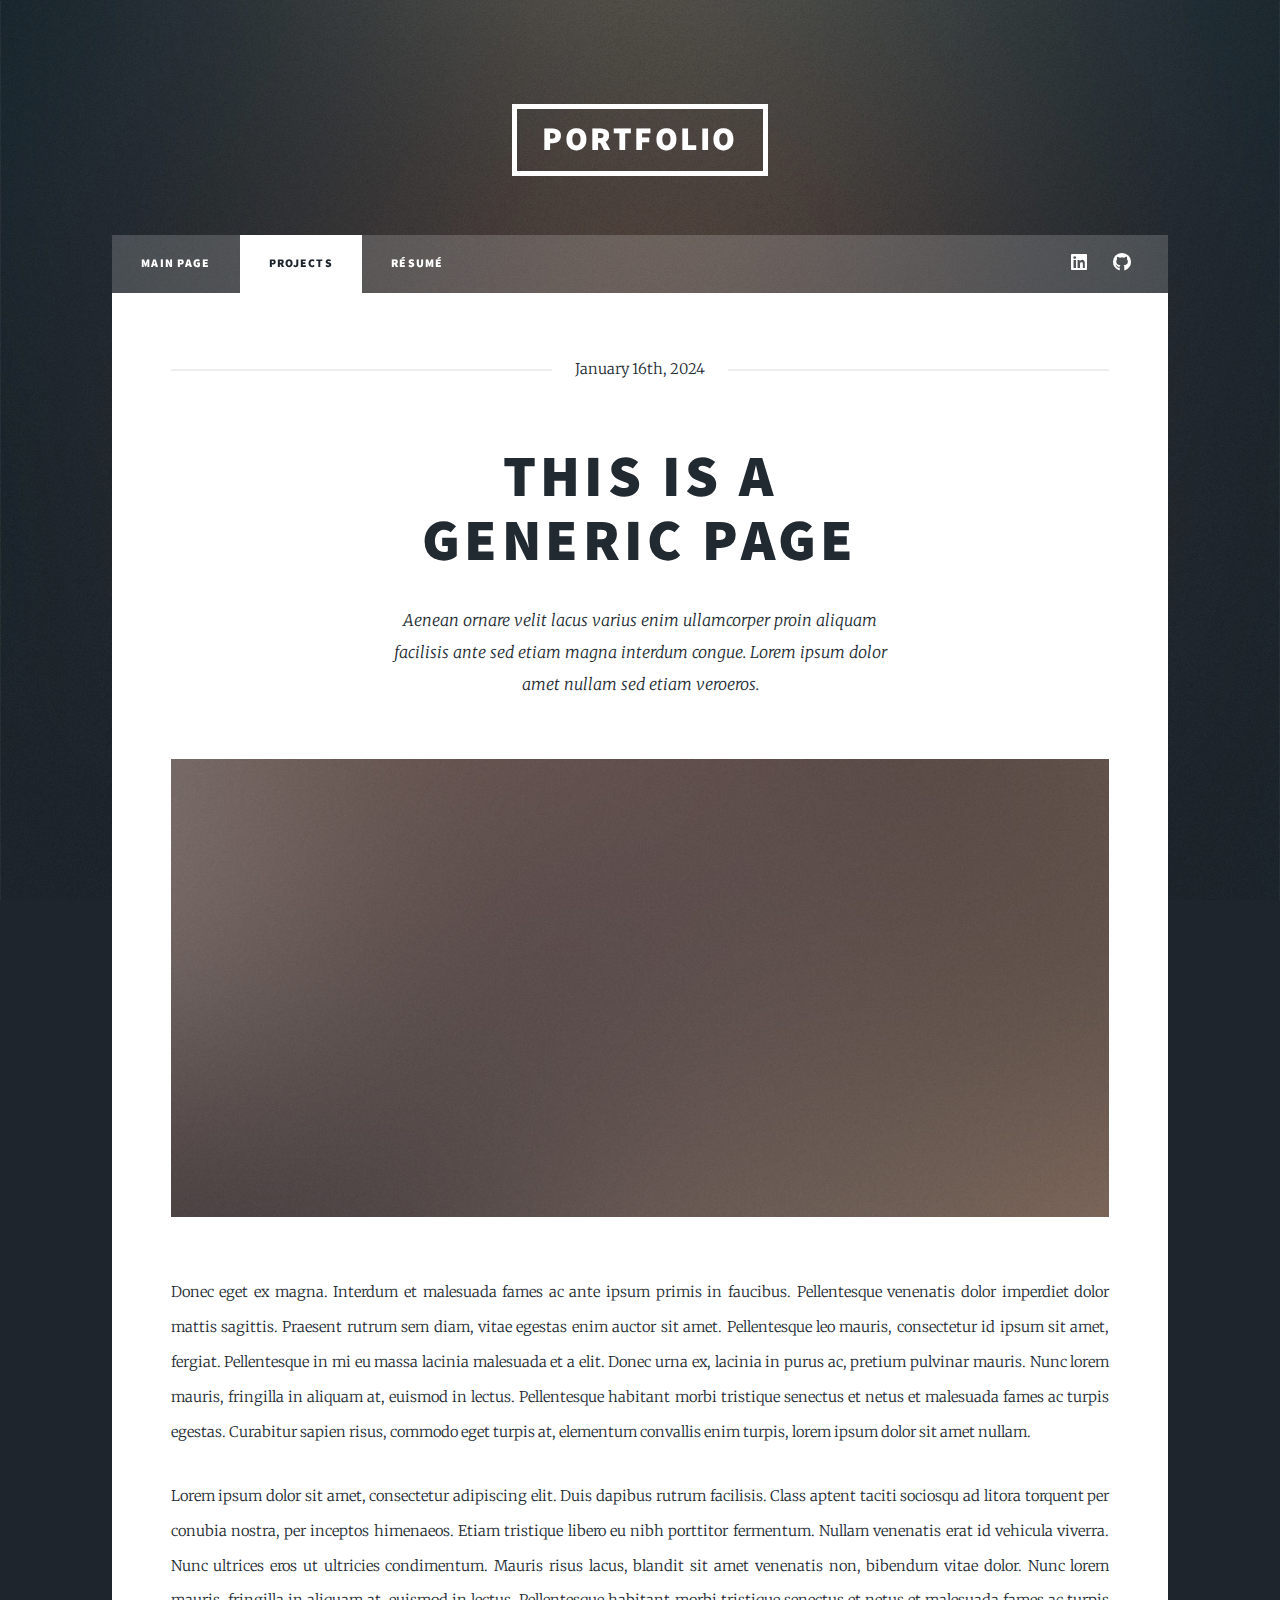
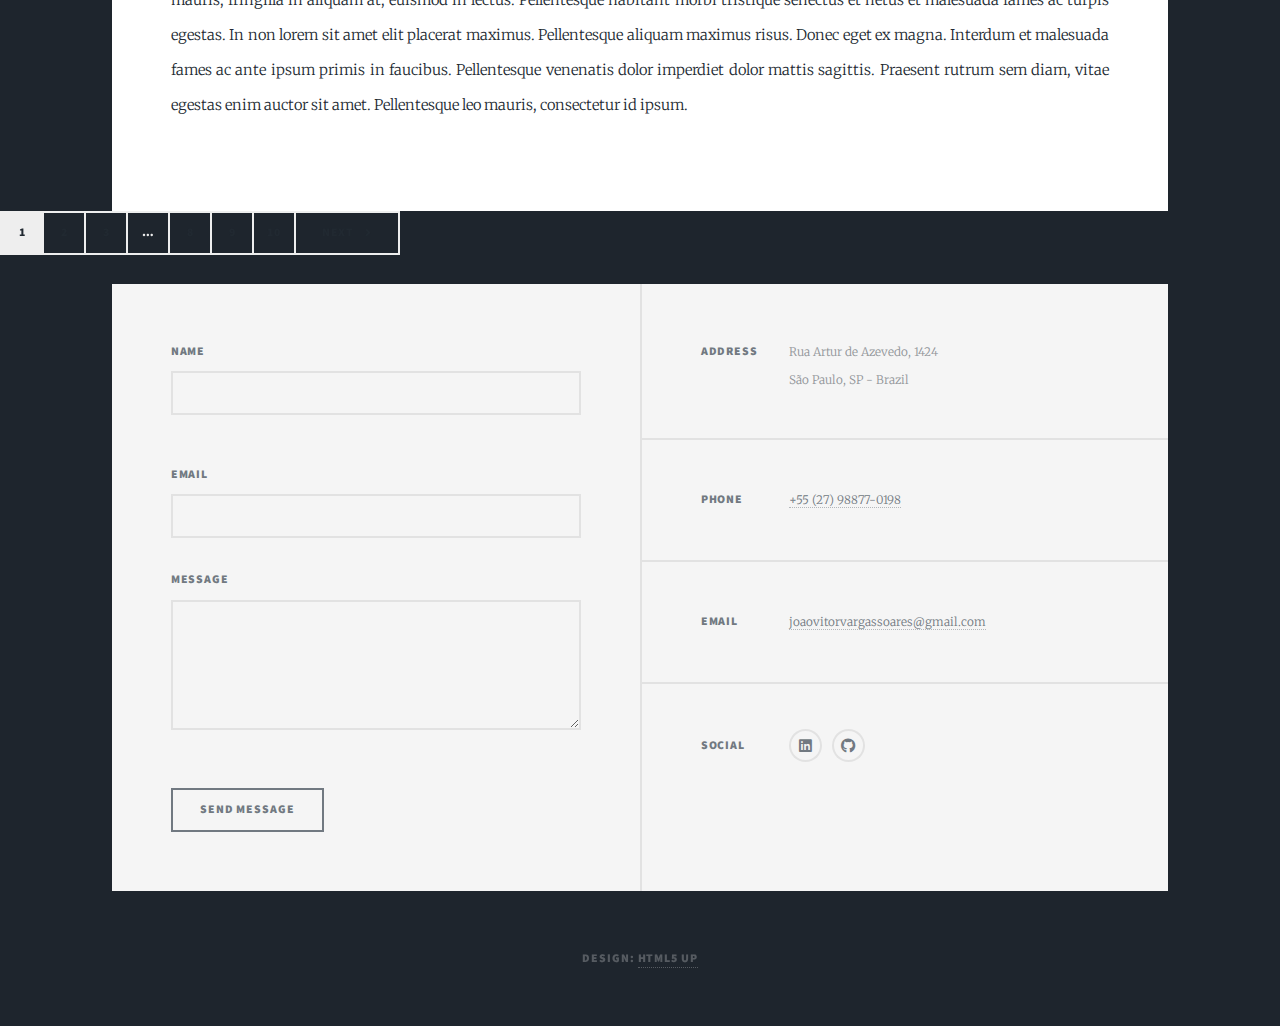
==== commit 78504d51: "NYC pricing project added" ====
--- a/first-party-data.html
+++ b/first-party-data.html
@@ -6,7 +6,7 @@
 -->
 <html>
 	<head>
-		<title>Projects</title>
+		<title>First-party data</title>
 		<meta charset="utf-8" />
 		<meta name="viewport" content="width=device-width, initial-scale=1, user-scalable=no" />
 		<link rel="stylesheet" href="assets/css/main.css" />
@@ -23,17 +23,25 @@
 				</header>
 
 				<!-- Nav -->
-					<nav id="nav">
-						<ul class="links">
-							<li><a href="index.html">Main Page</a></li>
-							<li class="active"><a href="projects.html">Projects</a></li>
-							<li><a href="resume.html">Résumé</a></li>
-						</ul>
-						<ul class="icons">
-							<li><a href="https://www.linkedin.com/in/joaovargass/" class="icon brands fa-linkedin"><span class="label">LinkedIn</span></a></li>
-							<li><a href="https://github.com/joaovargass" class="icon brands fa-github"><span class="label">GitHub</span></a></li>
-						</ul>
-					</nav>
+				<nav id="nav">
+					<ul class="links">
+						<li><a href="index.html">Main Page</a></li>
+						<li class="dropdown active">
+							<a href="projects.html">Projects</a>
+							<div class="dropdown-content">
+							  <a class="dropdown-link" href="first-party-data.html">First-Party Data</a>
+							  <a class="dropdown-link" href="ny-pricing.html">NYC Housing</a>
+							  <a class="dropdown-link" href="projects.html">All Projects</a>
+							</div>
+						</li>
+
+						<li><a href="resume.html">Résumé</a></li>
+					</ul>
+					<ul class="icons">
+						<li><a href="https://www.linkedin.com/in/joaovargass/" class="icon brands fa-linkedin"><span class="label">LinkedIn</span></a></li>
+						<li><a href="https://github.com/joaovargass" class="icon brands fa-github"><span class="label">GitHub</span></a></li>
+					</ul>
+				</nav>
 
 				<!-- Main -->
 				<div id="main">
@@ -41,7 +49,7 @@
 					<!-- Post -->
 						<section class="post">
 							<header class="major">
-								<span class="date">April 25, 2017</span>
+								<span class="date">January 16th, 2024</span>
 								<h1>This is a<br />
 								Generic Page</h1>
 								<p>Aenean ornare velit lacus varius enim ullamcorper proin aliquam<br />
--- a/assets/css/main.css
+++ b/assets/css/main.css
@@ -2603,6 +2603,18 @@
 		.image img {
 			display: block;
 		}
+		.image > img.center {
+			text-align: center !important; 
+			margin-left: auto; 
+			margin-right: auto;
+			max-width: 100% !important;
+		}
+
+		.image.center {
+			margin-left: auto; 
+			margin-right: auto;
+			width: 100%;
+		}
 
 		.image.left, .image.right {
 			max-width: 40%;
@@ -3629,12 +3641,12 @@
 		height: 4rem;
 		line-height: 4rem;
 		margin: -4rem auto 0 auto;
-		overflow: hidden;
+		/* overflow: hidden; */
 		padding: 0 2rem 0 0;
 		position: relative;
 		width: calc(100% - 4rem);
 		max-width: 72rem;
-		z-index: 2;
+		z-index: 3;
 	}
 
 		#nav ul.divided li {
@@ -4760,4 +4772,92 @@
 	.top-space {
 		padding-top: 1em;
 	}
+}
+.dropdown {
+	float: left;
+	overflow: hidden;
+}
+
+.dropdown-content {
+	background-color: white;
+	text-align: center;
+	display: none;
+	position: absolute;
+}
+#nav ul.links li.active div.dropdown-content {
+	border:rgba(0, 0, 0, 0.65);
+	border-style: solid;
+	border-top: none;
+	border-width: 0.5px;
+}
+
+.dropdown-link {
+	background-color:rgba(0, 0, 0, 0.65)
+}
+
+#nav ul.links li.active a.dropdown-link {
+	background-color: white;
+}
+
+#nav ul.links li.active a.dropdown-link:hover {
+	background-color: white !important;
+	border-top:rgba(0, 0, 0, 0.65);
+	border-bottom:rgba(0, 0, 0, 0.65);
+	border-left: none;
+	border-right: none;
+	border-style: solid;
+	border-width: 0.5px;
+}
+
+.dropdown-link:hover {
+	background-color:rgba(0, 0, 0, 0.55) !important
+}
+
+.dropdown:hover .dropdown-content {
+	display: block;
+  }
+
+  @media screen and (max-width: 736px) {
+		.dropdown {
+			float: unset;
+			overflow: contents;
+		}
+		.dropdown-content {
+			text-align: left;
+			display: contents;
+		}
+		.dropdown:hover .dropdown-content {
+			display: contents;
+		  }
+		.dropdown-link {
+			background-color: unset;
+			padding-left: 1rem !important;
+		}
+		.dropdown-link:hover {
+			background-color: unset !important
+		}
+	}
+
+.table_config {
+	width: 80%; 
+	text-align: center !important; 
+	margin-left: auto; 
+	margin-right: auto;
+}
+	@media screen and (max-width: 736px) { 
+		.table_config {
+			width: 100%;
+		}
+	}
+
+.code {
+	margin-left: auto; 
+	margin-right: auto;
+	padding-left: 20em;
+	width: 100%;
+}
+@media screen and (max-width: 736px) { 
+	.code {
+		padding-left: unset;
+	}
 }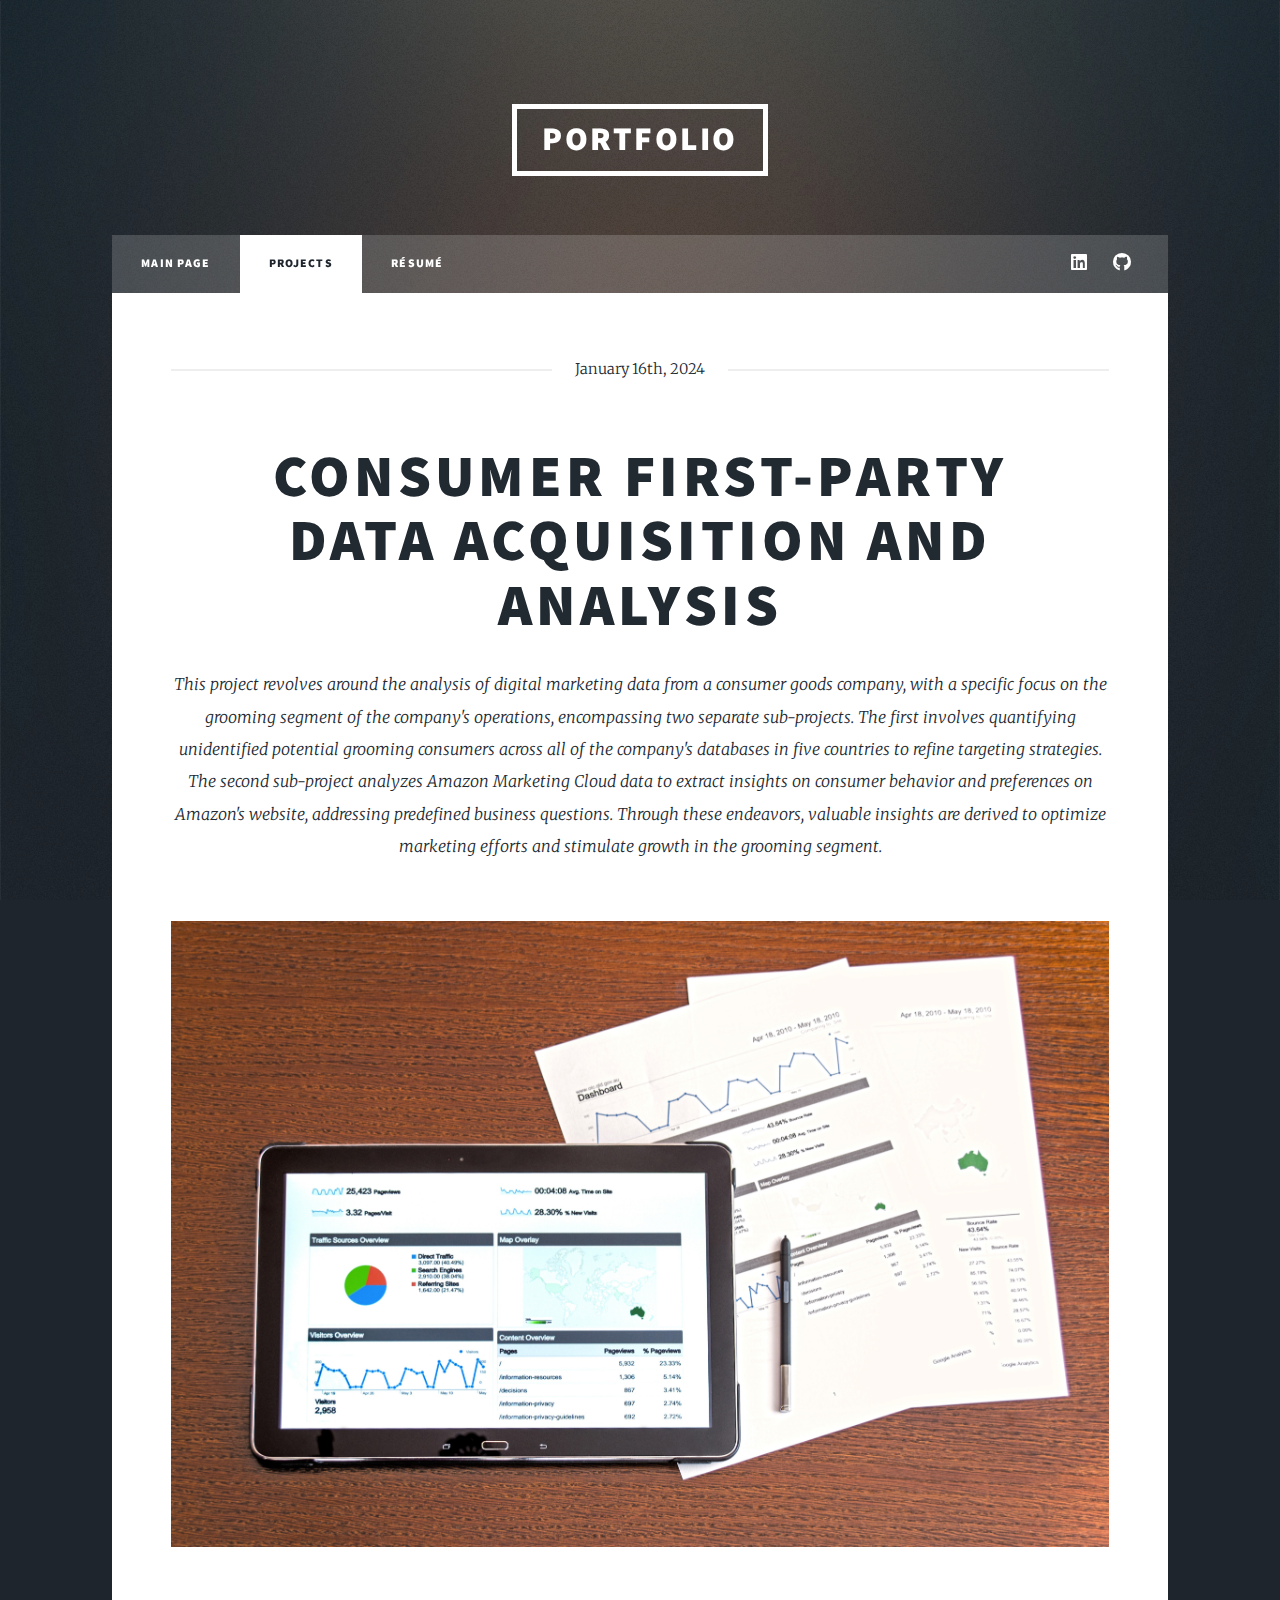
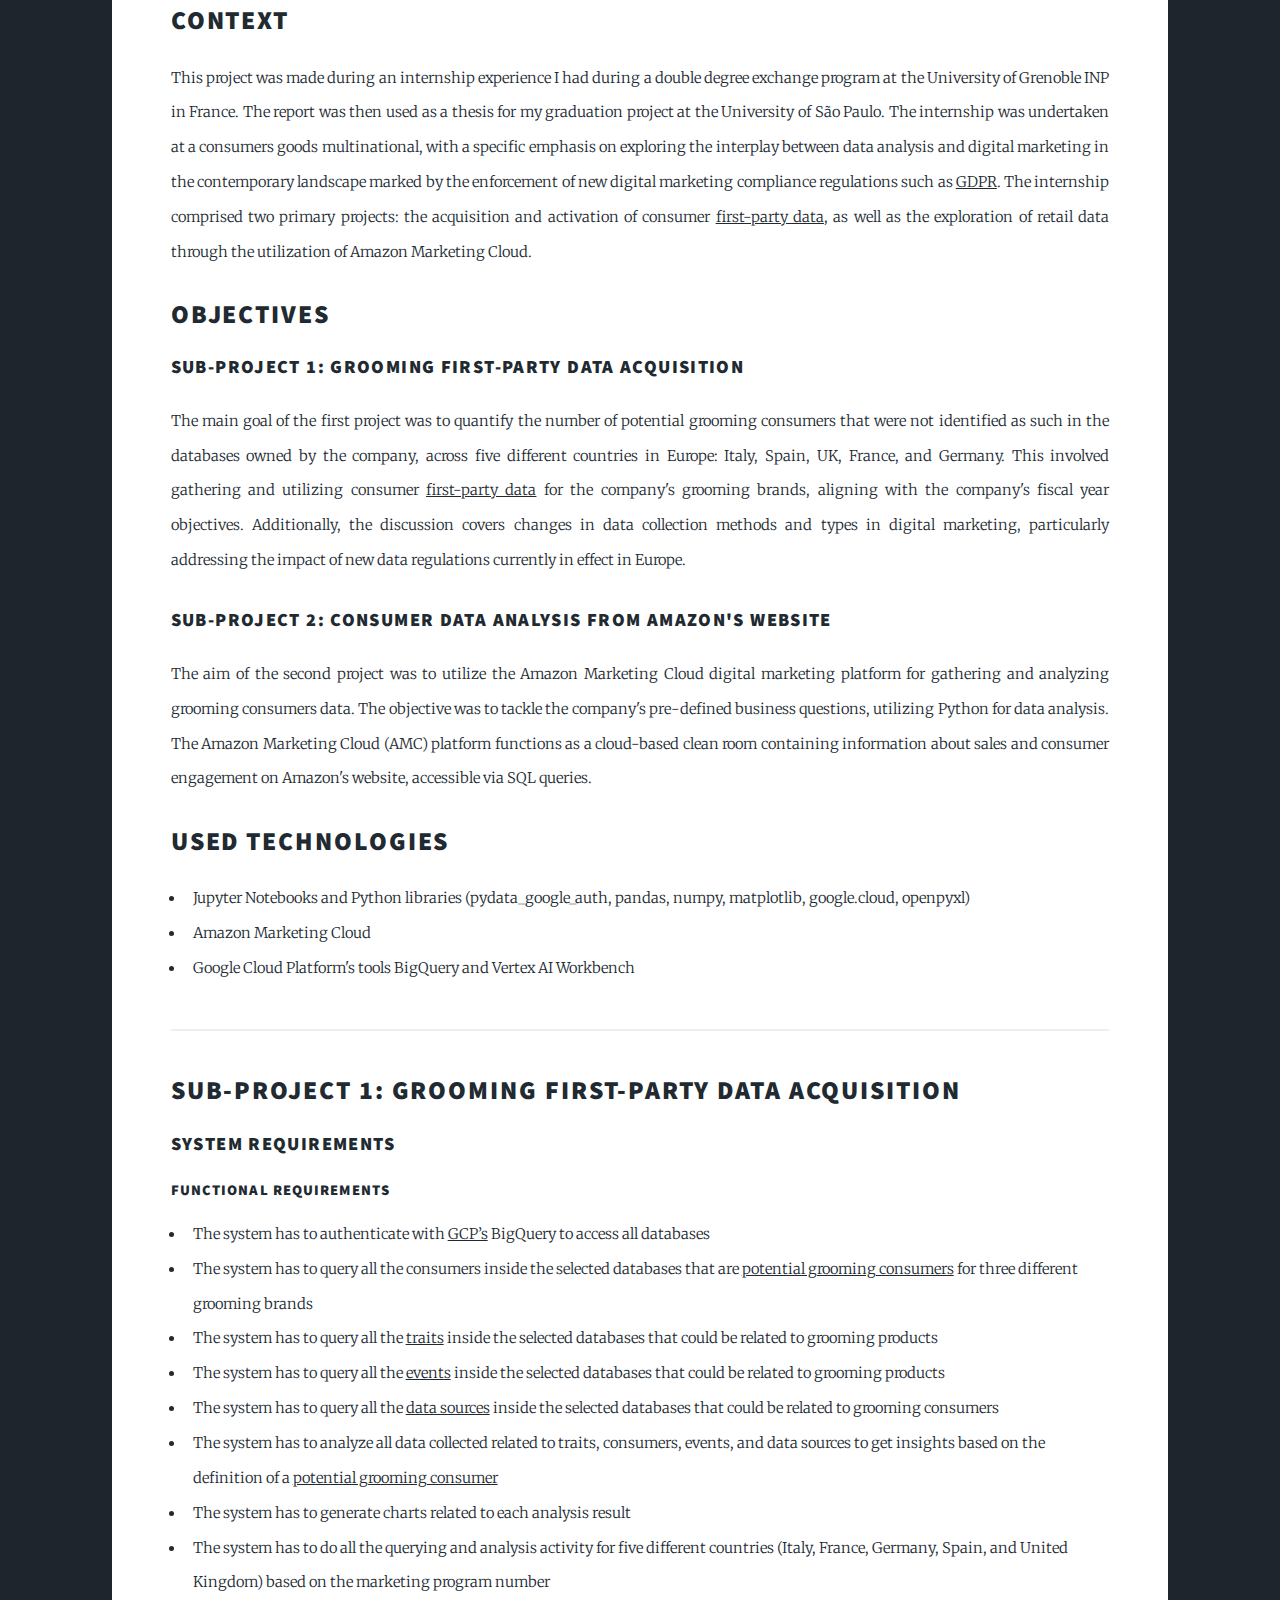
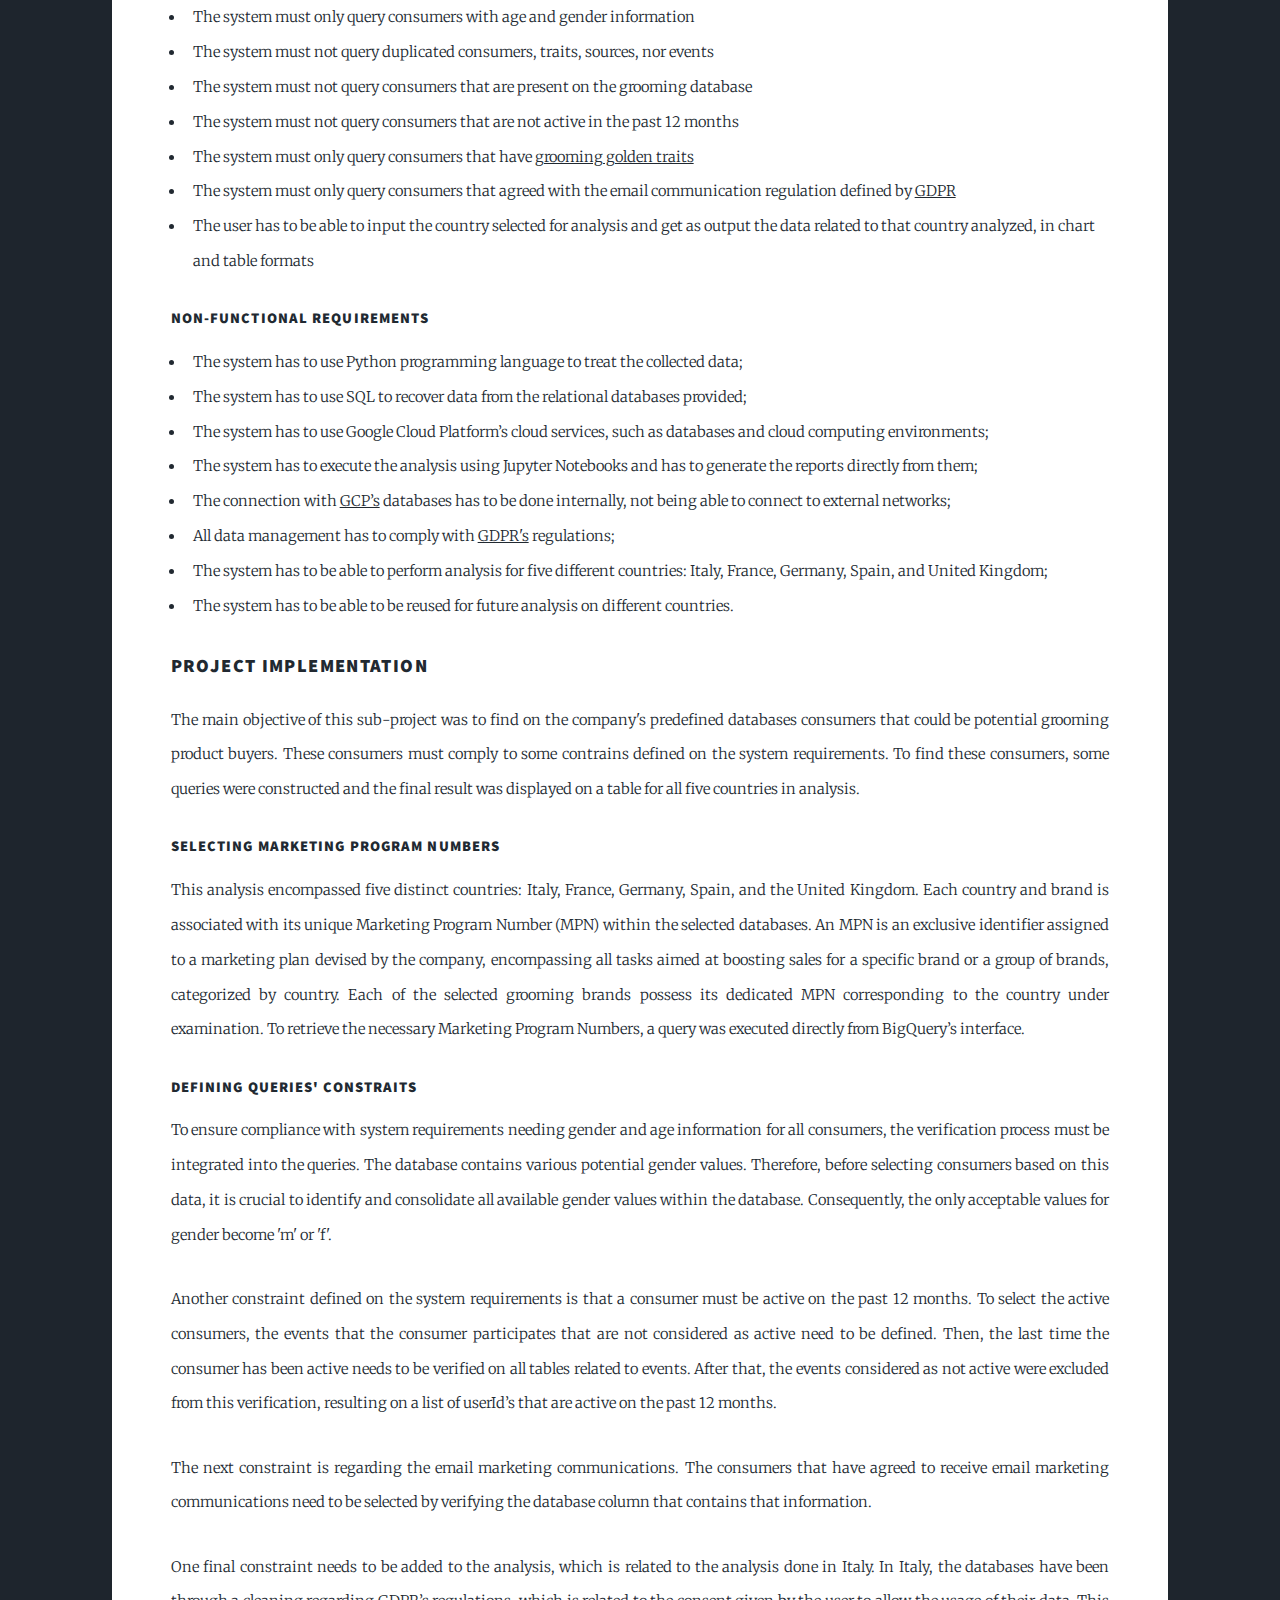
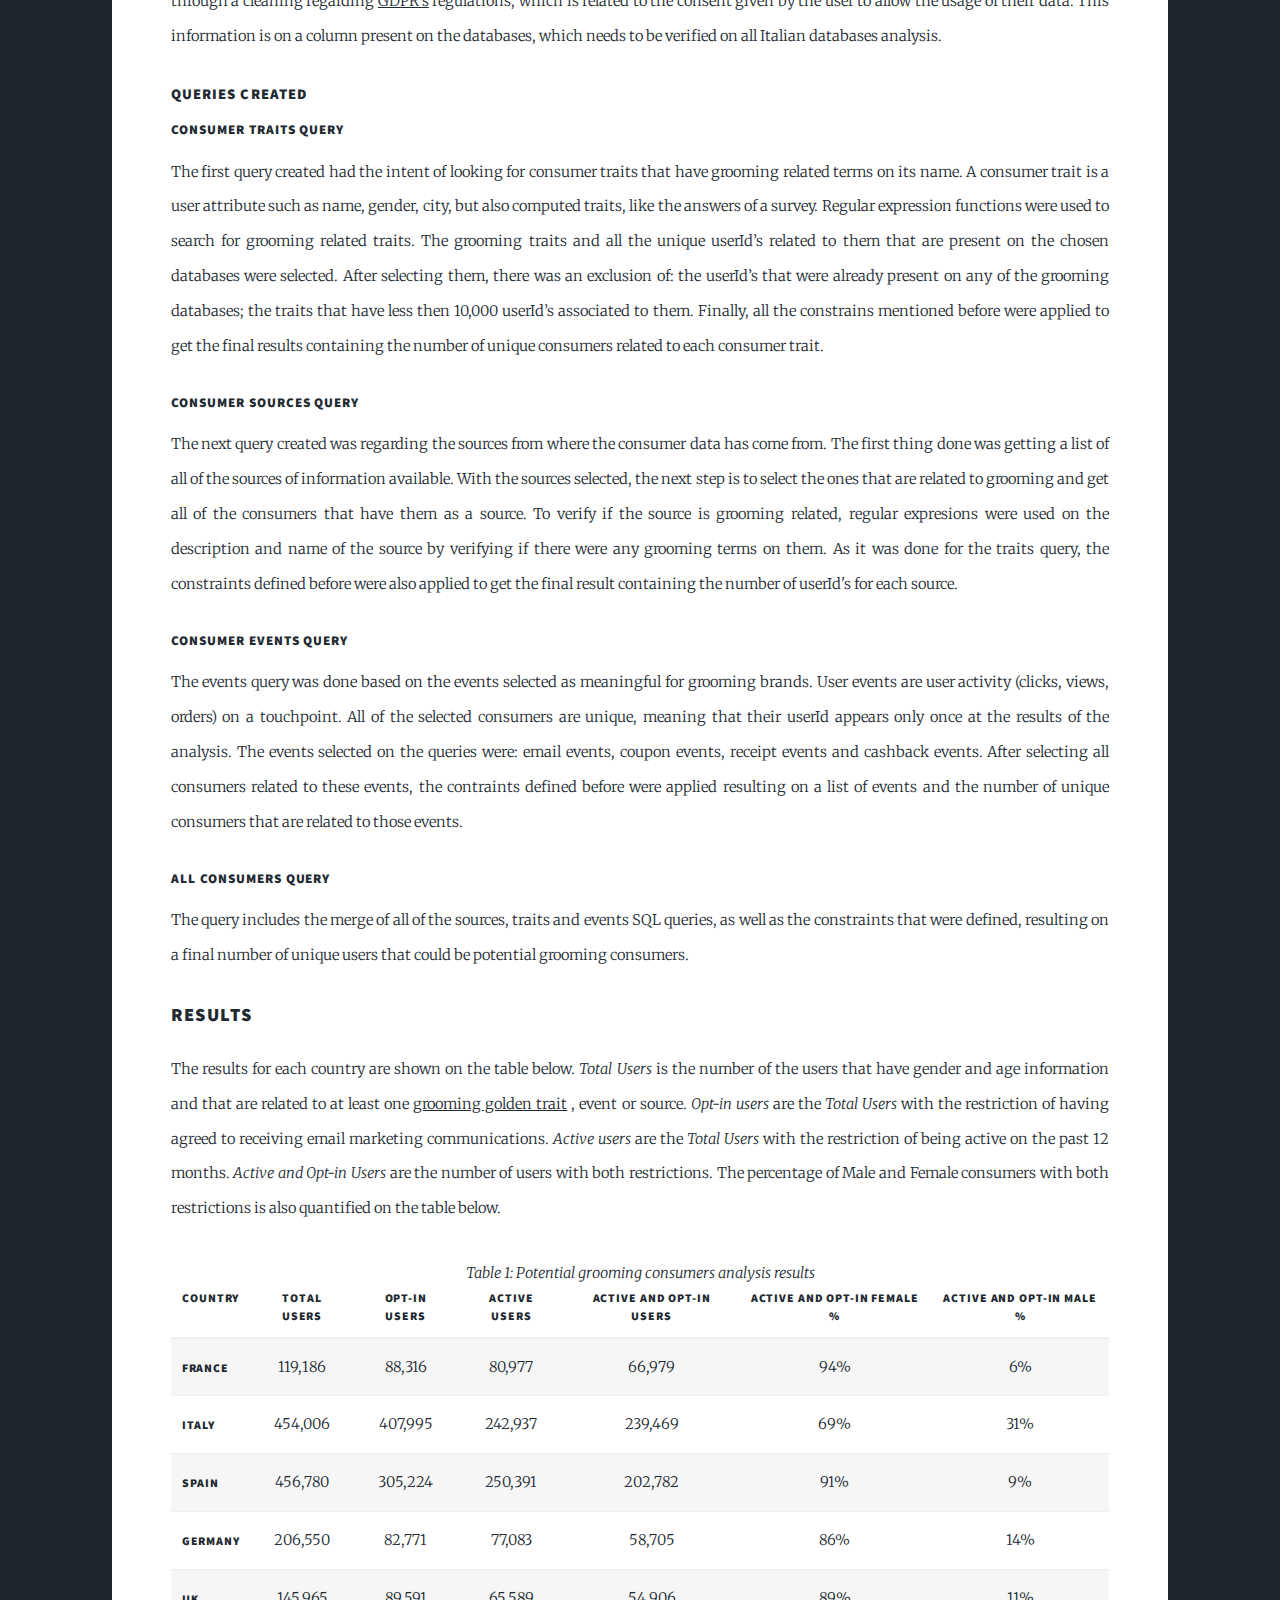
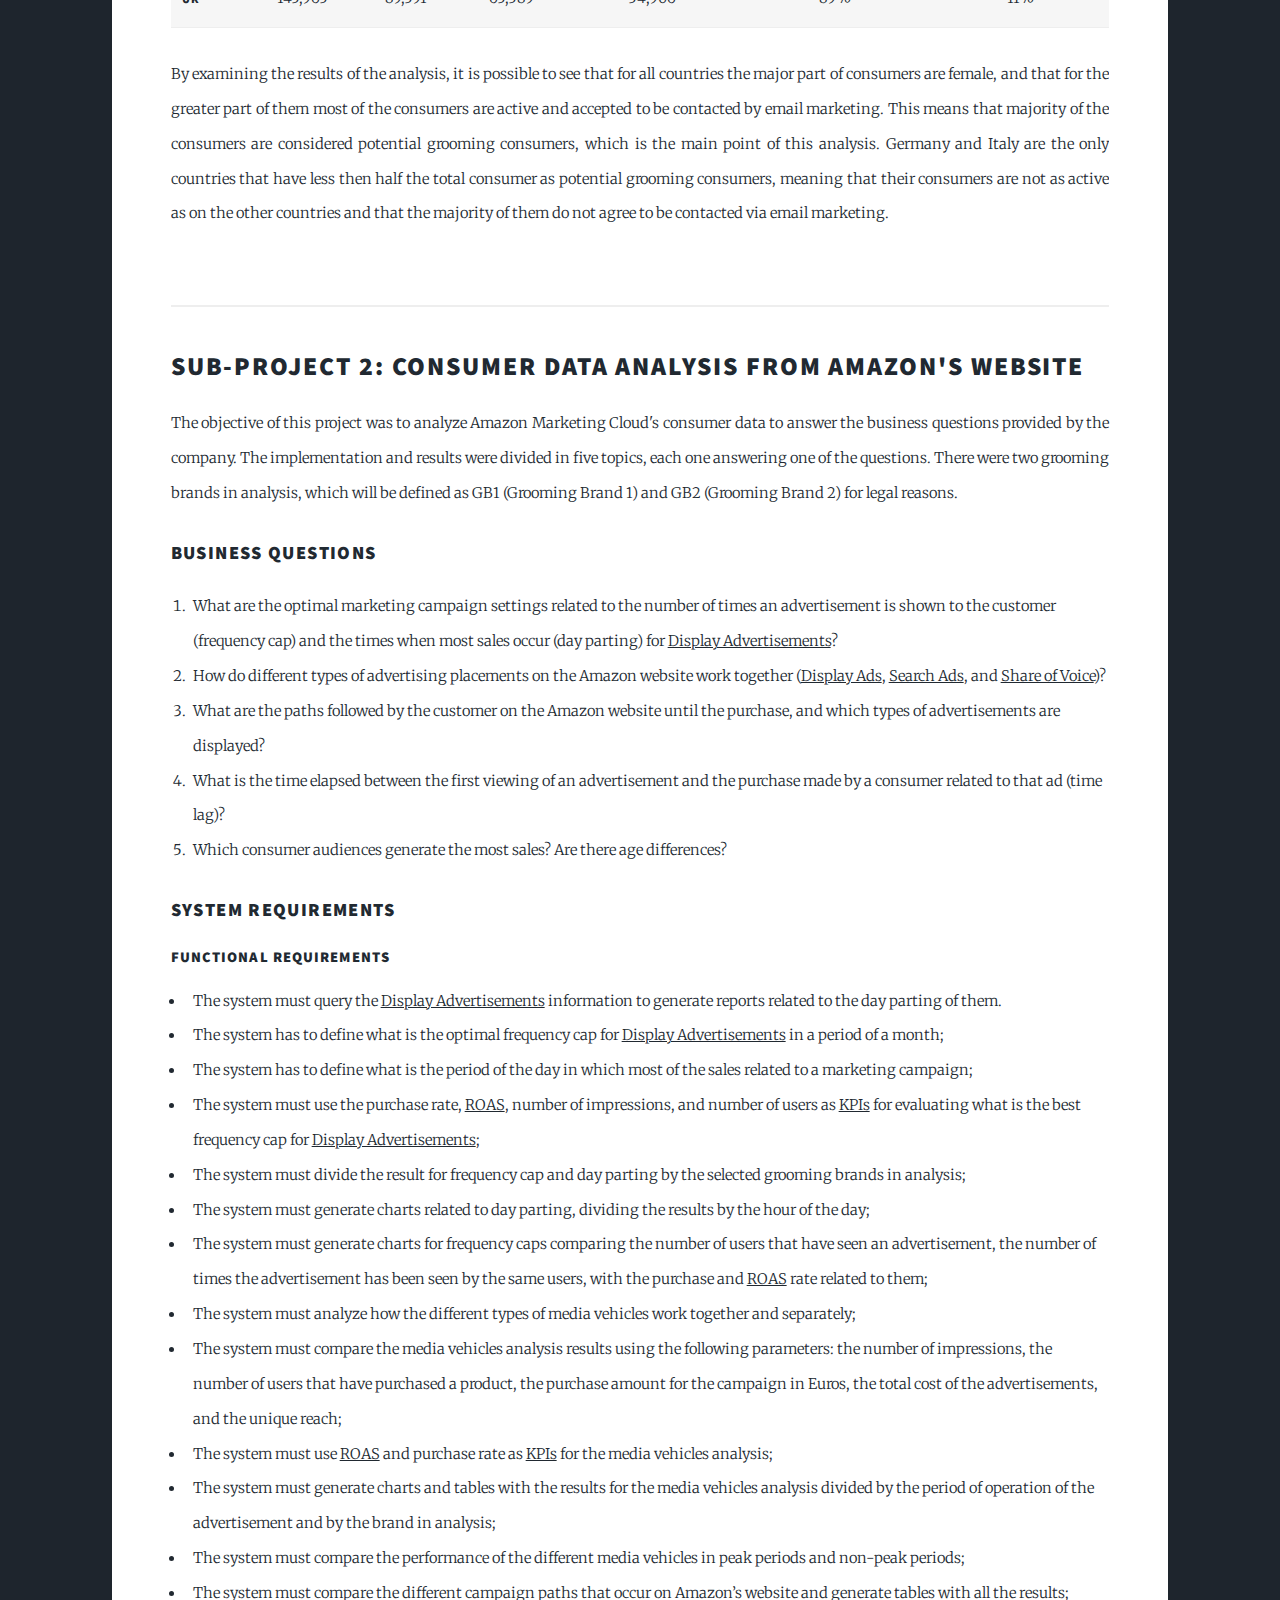
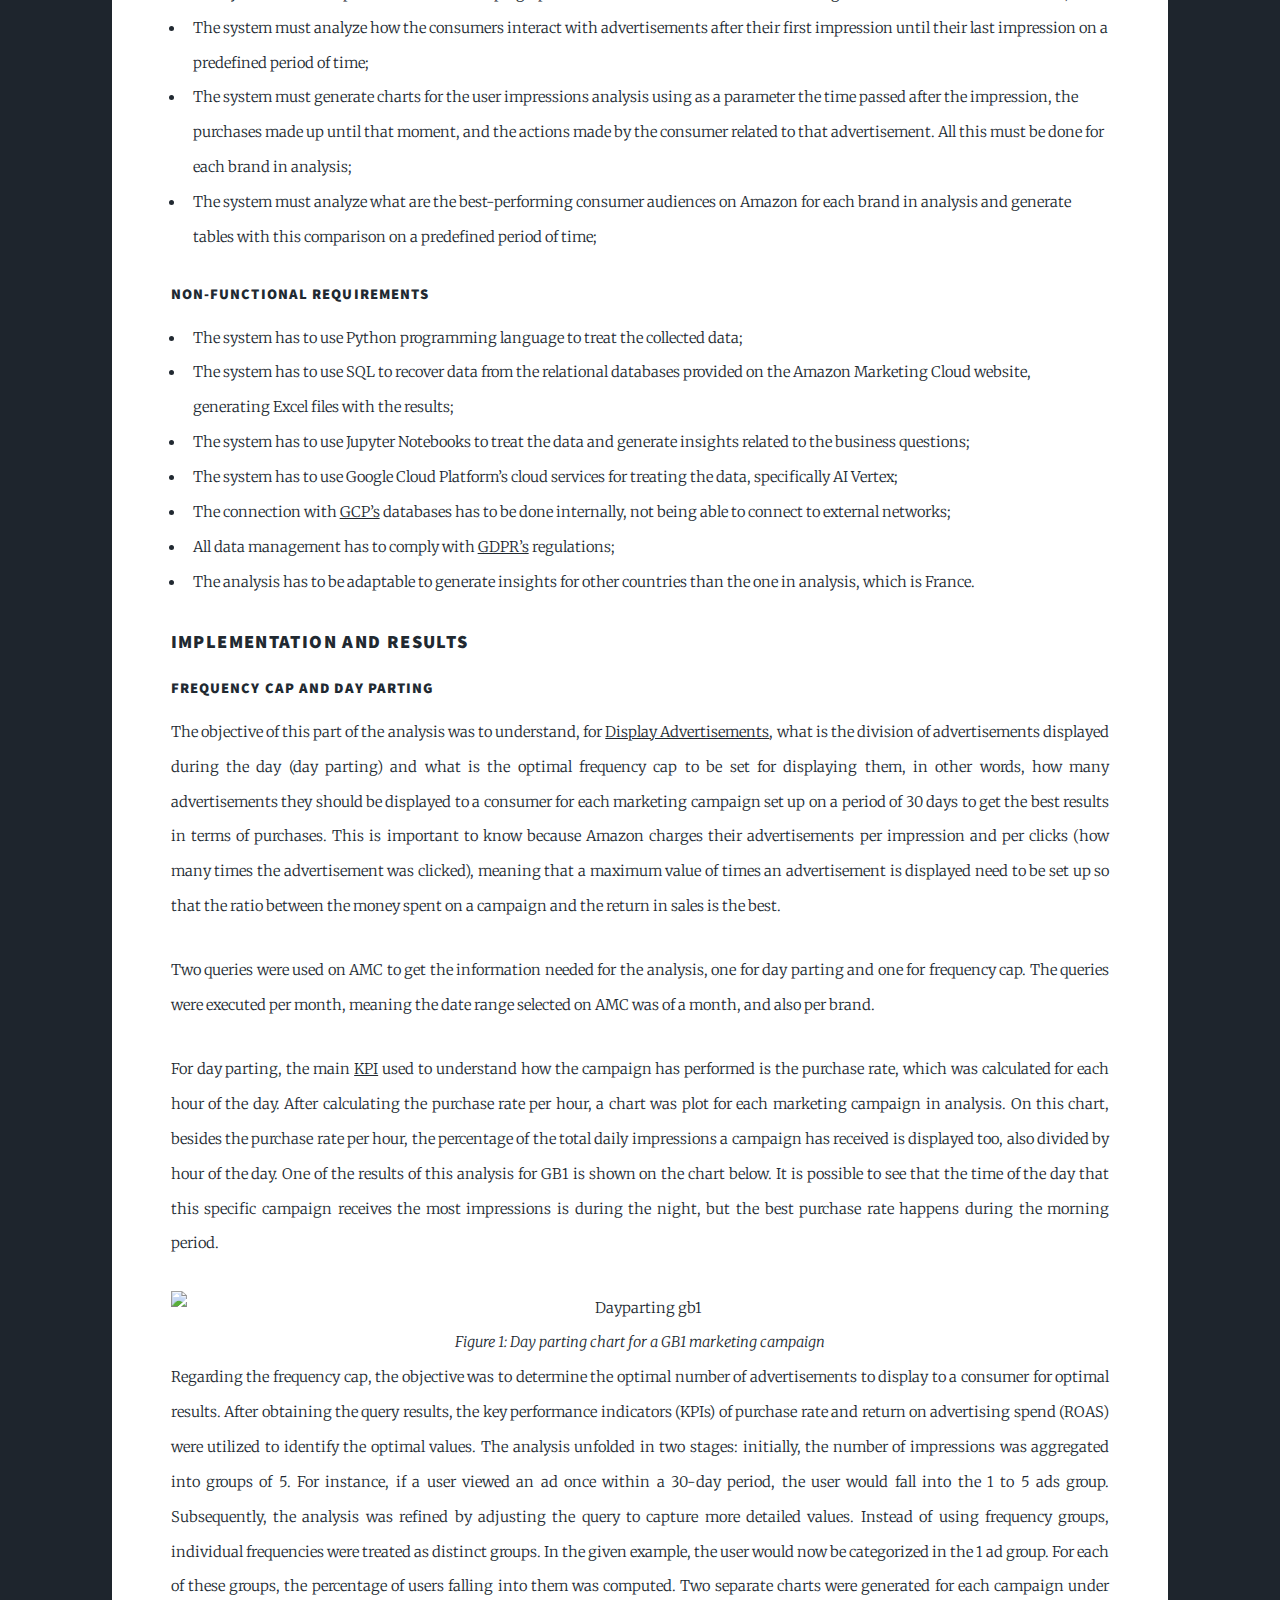
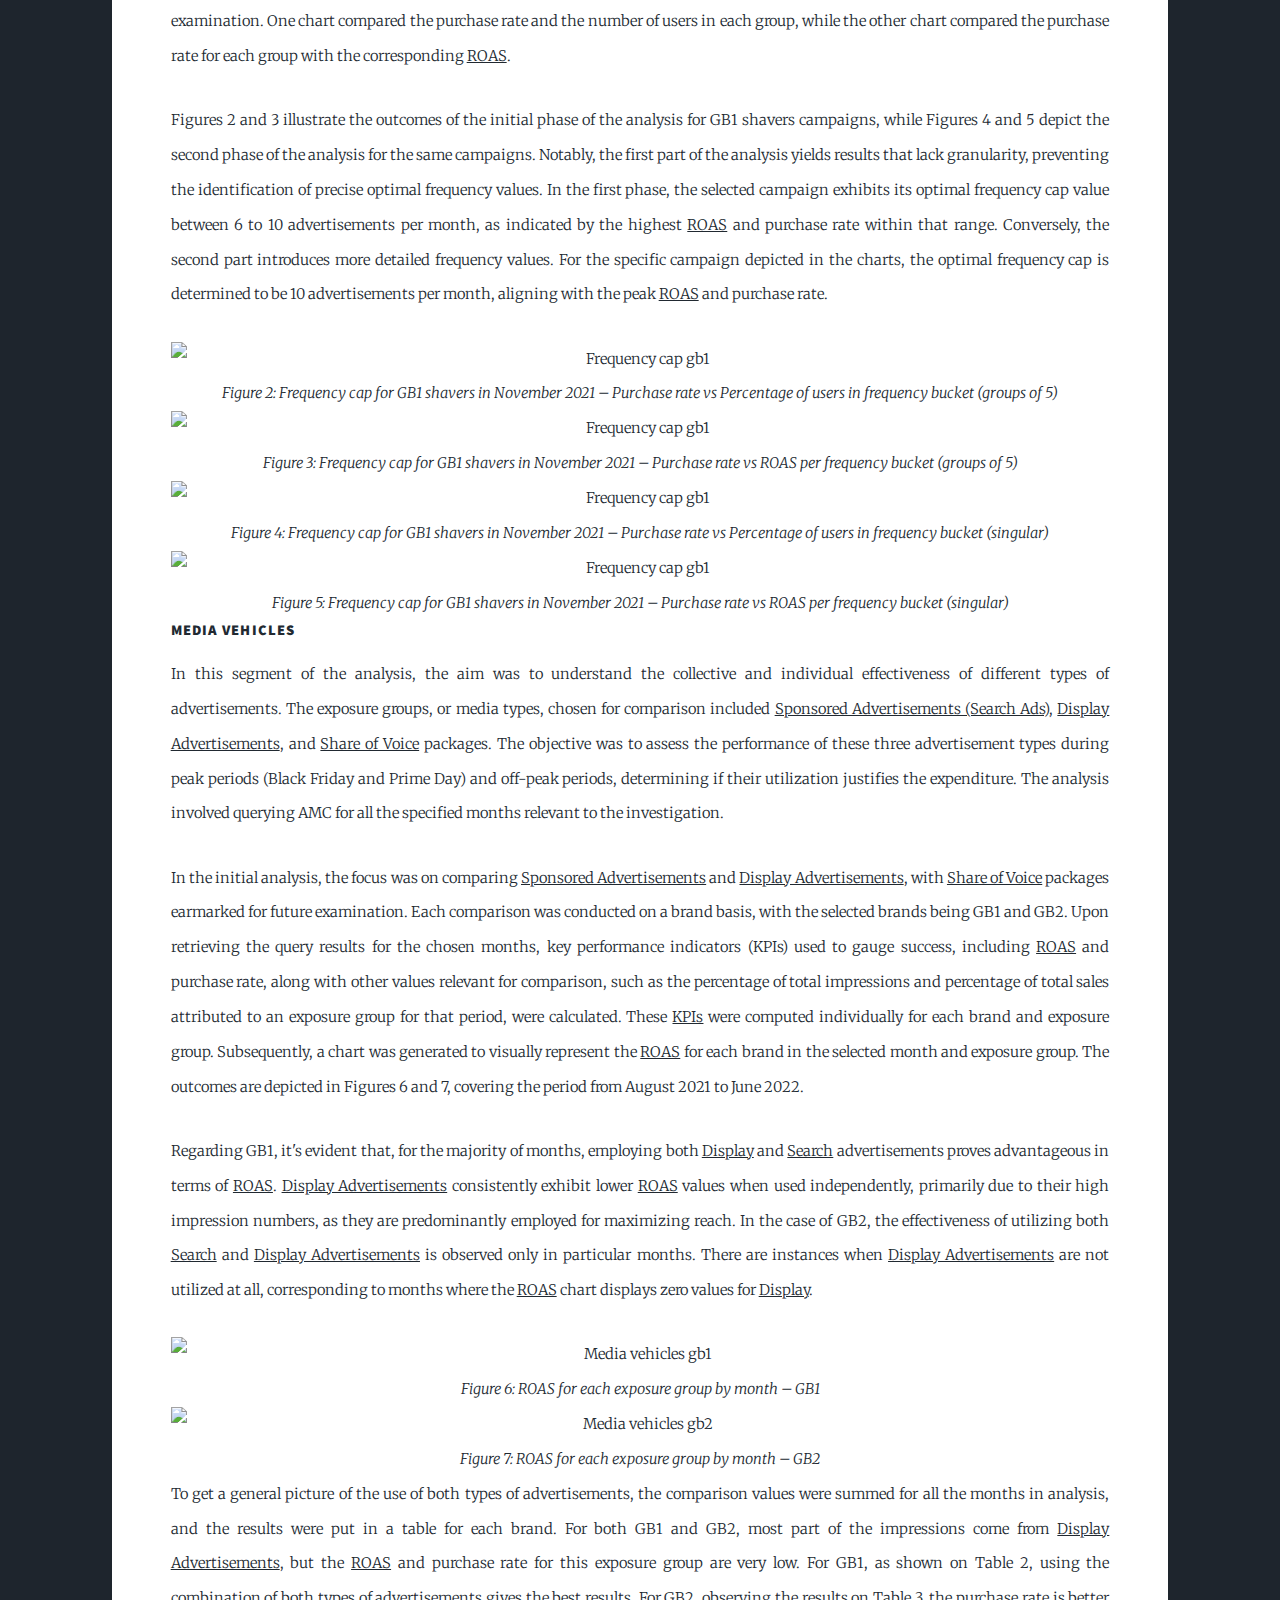
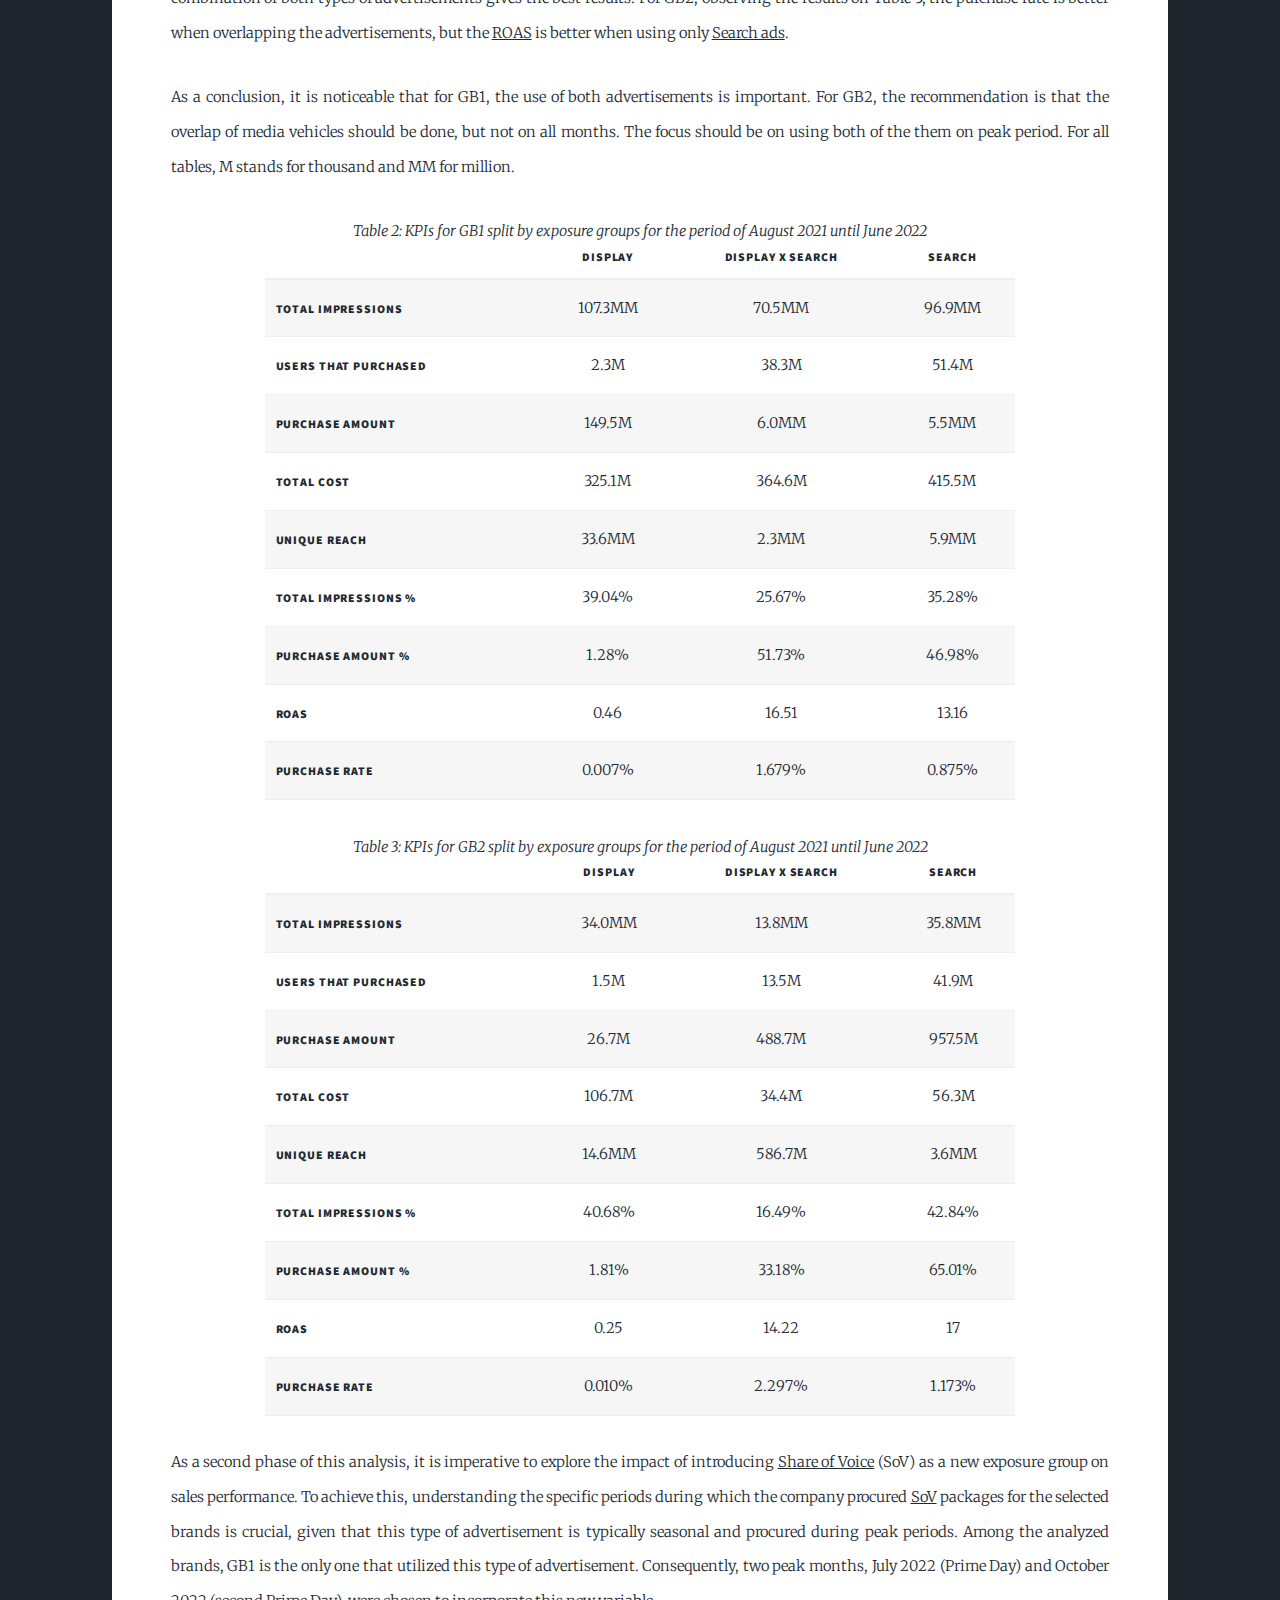
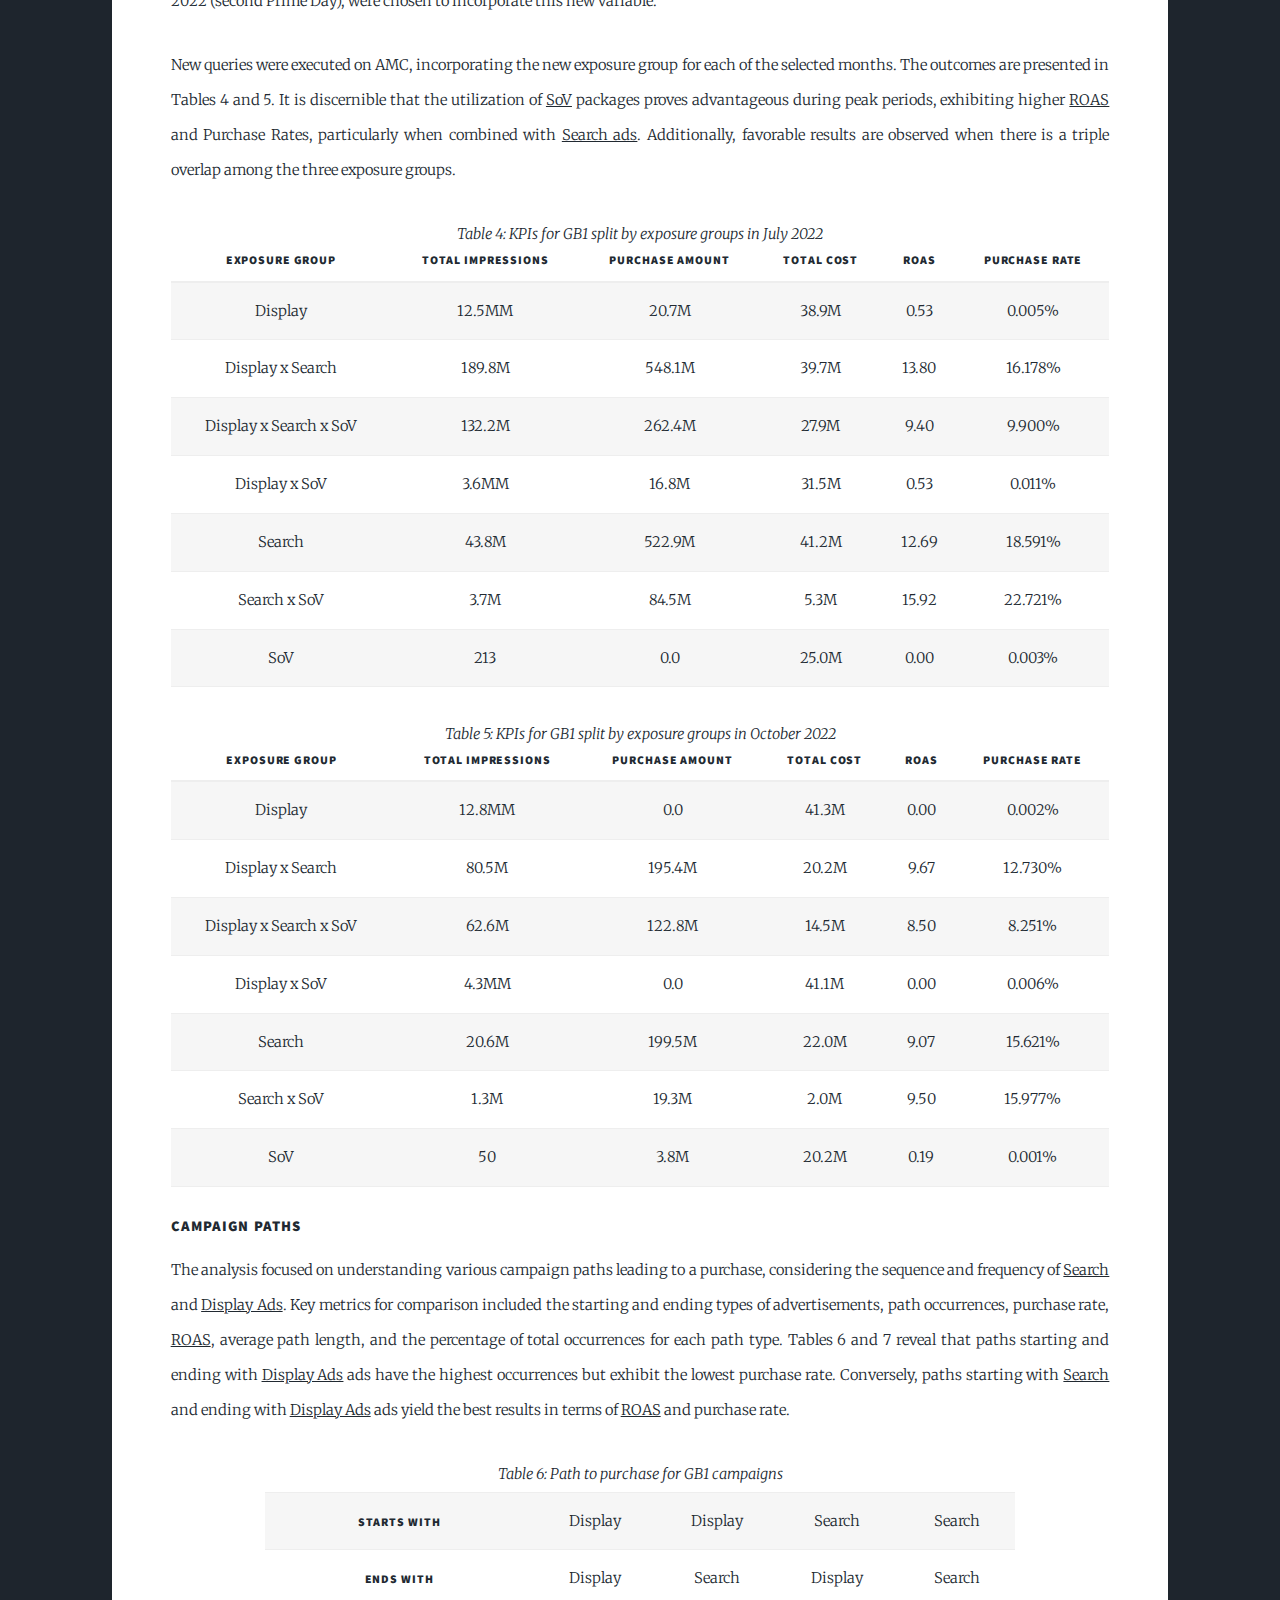
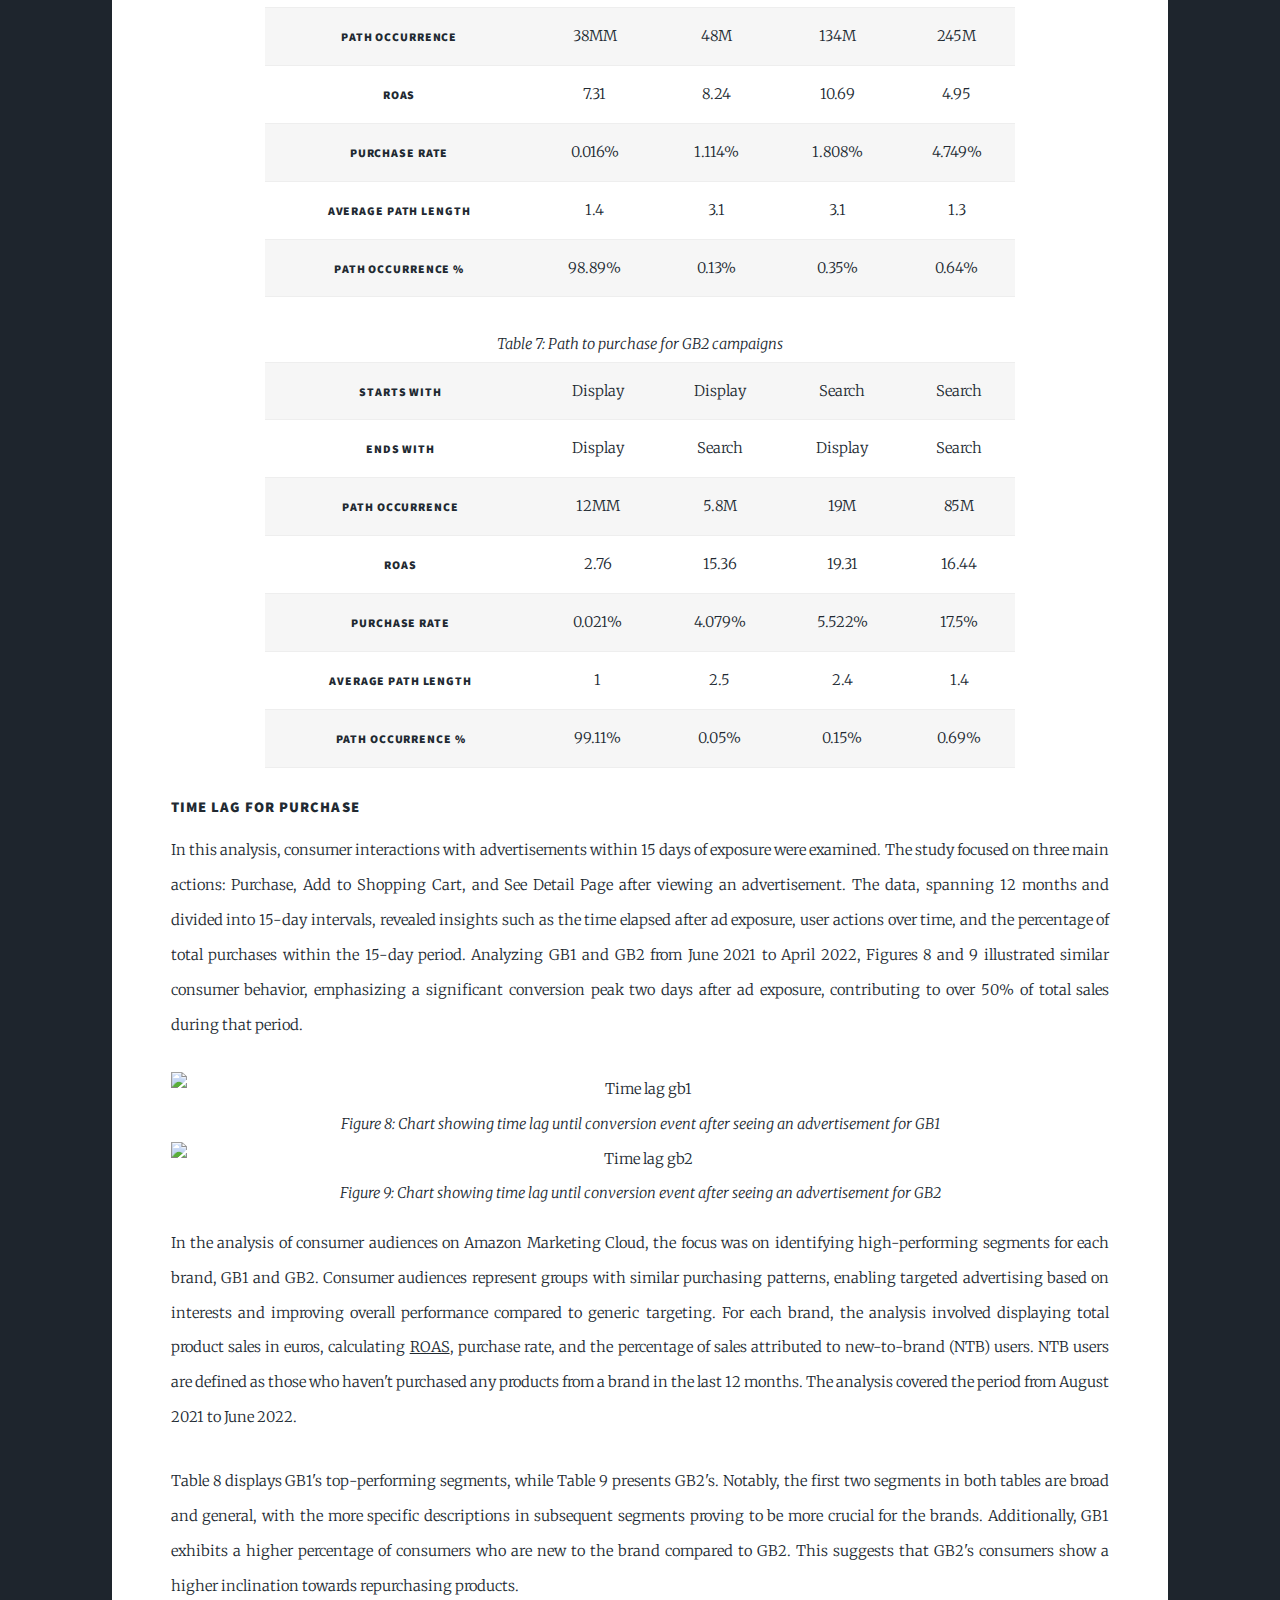
==== commit 9769cf12: "FPD project added" ====
--- a/first-party-data.html
+++ b/first-party-data.html
@@ -50,35 +50,1188 @@
 						<section class="post">
 							<header class="major">
 								<span class="date">January 16th, 2024</span>
-								<h1>This is a<br />
-								Generic Page</h1>
-								<p>Aenean ornare velit lacus varius enim ullamcorper proin aliquam<br />
-								facilisis ante sed etiam magna interdum congue. Lorem ipsum dolor<br />
-								amet nullam sed etiam veroeros.</p>
+								<h1>Consumer first-party<br />
+								data acquisition and <br />
+								analysis
+								</h1>
+								<p>
+									This project revolves around the analysis of digital marketing data from a consumer goods company, with a 
+									specific focus on the grooming segment of the company's operations, encompassing two separate sub-projects. 
+									The first involves quantifying unidentified potential grooming consumers across all of the company's databases 
+									in five countries to refine targeting strategies. The second sub-project analyzes Amazon Marketing Cloud data to 
+									extract insights on consumer behavior and preferences on Amazon's website, addressing predefined business questions. Through these 
+									endeavors, valuable insights are derived to optimize marketing efforts and stimulate growth in the grooming segment.
+								</p>
 							</header>
-							<div class="image main"><img src="images/pic01.jpg" alt="" /></div>
-							<p>Donec eget ex magna. Interdum et malesuada fames ac ante ipsum primis in faucibus. Pellentesque venenatis dolor imperdiet dolor mattis sagittis. Praesent rutrum sem diam, vitae egestas enim auctor sit amet. Pellentesque leo mauris, consectetur id ipsum sit amet, fergiat. Pellentesque in mi eu massa lacinia malesuada et a elit. Donec urna ex, lacinia in purus ac, pretium pulvinar mauris. Nunc lorem mauris, fringilla in aliquam at, euismod in lectus. Pellentesque habitant morbi tristique senectus et netus et malesuada fames ac turpis egestas. Curabitur sapien risus, commodo eget turpis at, elementum convallis enim turpis, lorem ipsum dolor sit amet nullam.</p>
-							<p>Lorem ipsum dolor sit amet, consectetur adipiscing elit. Duis dapibus rutrum facilisis. Class aptent taciti sociosqu ad litora torquent per conubia nostra, per inceptos himenaeos. Etiam tristique libero eu nibh porttitor fermentum. Nullam venenatis erat id vehicula viverra. Nunc ultrices eros ut ultricies condimentum. Mauris risus lacus, blandit sit amet venenatis non, bibendum vitae dolor. Nunc lorem mauris, fringilla in aliquam at, euismod in lectus. Pellentesque habitant morbi tristique senectus et netus et malesuada fames ac turpis egestas. In non lorem sit amet elit placerat maximus. Pellentesque aliquam maximus risus. Donec eget ex magna. Interdum et malesuada fames ac ante ipsum primis in faucibus. Pellentesque venenatis dolor imperdiet dolor mattis sagittis. Praesent rutrum sem diam, vitae egestas enim auctor sit amet. Pellentesque leo mauris, consectetur id ipsum.</p>
+							<div class="image main"><img src="images/fpd_cover.jpg" alt="FPD analysis" /></div>
+							<h2>Context</h2>
+							<p>
+								This project was made during an internship experience I had during a double degree exchange program at the University 
+								of Grenoble INP in France. The report was then used as a thesis for my graduation project at the University of São Paulo.
+								The internship was undertaken at a consumers goods multinational, with a specific emphasis 
+								on exploring the interplay between data analysis and digital marketing in the contemporary landscape marked by the 
+								enforcement of new digital marketing compliance regulations such as <span data-tooltip data-tooltip-message="General Data Protection Regulation" data-tooltip-fit>GDPR</span>. The internship comprised two primary projects: 
+								the acquisition and activation of consumer <span data-tooltip data-tooltip-medium data-tooltip-message="Information collected directly from users or customers by a company, typically	through interactions with its own platforms or channels">first-party data</span>, as well as the exploration of retail data through the 
+								utilization of Amazon Marketing Cloud.
+							</p>
+							<h2>Objectives</h2>
+							<h3>Sub-project 1: Grooming first-party data acquisition</h3>
+							<p>
+								The main goal of the first project was to quantify the number of potential grooming consumers that were not identified as 
+								such in the databases owned by the company, across five different countries in Europe: Italy, Spain, UK, France, and 
+								Germany. This involved gathering and utilizing consumer 
+								<span data-tooltip data-tooltip-medium data-tooltip-message="Information collected directly from users or customers by a company, typically	through interactions with its own platforms or channels">first-party data</span> 
+								for the company's grooming brands, aligning 
+								with the company's fiscal year objectives. Additionally, the discussion covers changes in data collection methods and 
+								types in digital marketing, particularly addressing the impact of new data regulations currently in effect in Europe.
+							</p>
+							<h3>Sub-project 2: Consumer data analysis from Amazon's website</h3>
+							<p>
+								The aim of the second project was to utilize the Amazon Marketing Cloud digital marketing platform for gathering and 
+								analyzing grooming consumers data. The objective was to tackle the company's pre-defined business questions, utilizing Python 
+								for data analysis. The Amazon Marketing Cloud (AMC) platform functions as a cloud-based clean room containing 
+								information about sales and consumer engagement on Amazon's website, accessible via SQL queries.
+							</p>
+							<h2>Used technologies</h3>
+							<ul>
+								<li>Jupyter Notebooks and Python libraries (pydata_google_auth, pandas, numpy, matplotlib, google.cloud, openpyxl)</li>
+								<li>Amazon Marketing Cloud</li>
+								<li>Google Cloud Platform's tools BigQuery and Vertex AI Workbench</li>
+							</ul>
+							<hr/>
+
+							<h2>Sub-project 1: Grooming first-party data acquisition</h2>
+							<h3>System requirements</h3>
+							<h4>Functional requirements</h4>
+							<ul>
+								<li>The system has to authenticate with <span data-tooltip data-tooltip-message="Google Cloud Platform" data-tooltip-fit>GCP’s</span> BigQuery to access all databases</li>
+								<li>The system has to query all the consumers inside the selected databases that are <span data-tooltip data-tooltip-message="A potential grooming consumer, as defined by the company, is an individual within a database who meets specific criteria: they must have age and gender information, a unique ID, not be present in any other grooming-related databases, possess at least one grooming golden trait, be active within the past 12 months, and have consented to receive email marketing communications in compliance with GDPR regulations." data-tooltip-big>potential grooming consumers</span> for three different grooming brands</li>
+								<li>The system has to query all the <span data-tooltip data-tooltip-message="A user attributes such as name, gender, and city, but also computed traits, like the answers of a survey" data-tooltip-medium>traits</span> inside the selected databases that could be related to grooming products</li>
+								<li>The system has to query all the <span data-tooltip data-tooltip-message="User activity (clicks, views, orders) on a touchpoint" data-tooltip-medium>events</span> inside the selected databases that could be related to grooming products</li>
+								<li>The system has to query all the <span data-tooltip data-tooltip-message="Source from where the information available about the consumer came from" data-tooltip-medium>data sources</span> inside the selected databases that could be related to grooming consumers</li>
+								<li>The system has to analyze all data collected related to traits, consumers, events, and data sources to get insights based on the definition of a <span data-tooltip data-tooltip-message="A potential grooming consumer, as defined by the company, is an individual within a database who meets specific criteria: they must have age and gender information, a unique ID, not be present in any other grooming-related databases, possess at least one grooming golden trait, be active within the past 12 months, and have consented to receive email marketing communications in compliance with GDPR regulations." data-tooltip-big>potential grooming consumer</span></li>
+								<li>The system has to generate charts related to each analysis result</li>
+								<li>The system has to do all the querying and analysis activity for five different countries (Italy, France, Germany, Spain, and United Kingdom) based on the marketing program number</li>
+								<li>The system must only query consumers with age and gender information</li>
+								<li>The system must not query duplicated consumers, traits, sources, nor events</li>
+								<li>The system must not query consumers that are present on the grooming database</li>
+								<li>The system must not query consumers that are not active in the past 12 months</li>
+								<li>The system must only query consumers that have <span data-tooltip data-tooltip-message="A consumer attribute that is directly related to grooming, e.g., the type of shaver that the user owns, which brand of shaver" data-tooltip-medium>grooming golden traits</span></li>
+								<li>The system must only query consumers that agreed with the email communication regulation defined by <span data-tooltip data-tooltip-message="General Data Protection Regulation" data-tooltip-fit>GDPR</span></li>
+								<li>The user has to be able to input the country selected for analysis and get as output the data related to that country analyzed, in chart and table formats</li>
+							</ul>
+							<h4>Non-functional requirements</h4>
+							<ul>
+								<li>The system has to use Python programming language to treat the collected data;</li>
+								<li>The system has to use SQL to recover data from the relational databases provided;</li>
+								<li>The system has to use Google Cloud Platform’s cloud services, such as databases and cloud computing environments;</li>
+								<li>The system has to execute the analysis using Jupyter Notebooks and has to generate the reports directly from them;</li>
+								<li>The connection with <span data-tooltip data-tooltip-message="Google Cloud Platform" data-tooltip-fit>GCP’s</span> databases has to be done internally, not being able to connect to external networks;</li>
+								<li>All data management has to comply with <span data-tooltip data-tooltip-message="General Data Protection Regulation" data-tooltip-fit>GDPR's</span> regulations;</li>
+								<li>The system has to be able to perform analysis for five different countries: Italy, France, Germany, Spain, and United Kingdom;</li>
+								<li>The system has to be able to be reused for future analysis on different countries.</li>
+							</ul>
+
+							<h3>Project implementation</h3>
+							<p>
+								The main objective of this sub-project was to find on the company's predefined databases consumers that could be potential 
+								grooming product buyers. These consumers must comply to some contrains defined on the system requirements. To find these 
+								consumers, some queries were constructed and the final result was displayed on a table for all five countries in analysis.
+							</p>
+							<h4>Selecting Marketing Program Numbers</h4>
+							<p>
+								This analysis encompassed five distinct countries: Italy, France, Germany, Spain, and the United Kingdom. Each country and brand is associated 
+								with its unique Marketing Program Number (MPN) within the selected databases. An MPN is an exclusive identifier assigned to a
+								 marketing plan devised by the company, encompassing all tasks aimed at boosting sales for a specific brand or a group of brands, 
+								 categorized by country. Each of the selected grooming brands possess its dedicated MPN corresponding to the country under 
+								 examination. To retrieve the necessary Marketing Program Numbers, a query was executed directly from BigQuery’s interface.
+							</p>
+							<h4>Defining queries' constraits</h4>
+							<p>
+								To ensure compliance with system requirements needing gender and age information for all consumers, the verification process must 
+								be integrated into the queries. The database contains various potential gender values. Therefore, before selecting consumers based 
+								on this data, it is crucial to identify and consolidate all available gender values within the database. Consequently, the only 
+								acceptable values for gender become 'm' or 'f'.
+							</p>
+							<p>
+								Another constraint defined on the system requirements is that a consumer must be active on the past 12 months. To select the active 
+								consumers, the events that the consumer participates that are not considered as active need to be defined. Then, the last time the 
+								consumer has been active needs to be verified on all tables related to events. After that, the events considered as not active were 
+								excluded from this verification, resulting on a list of userId’s that are active on the past 12 months.
+							</p>
+							<p>
+								The next constraint is regarding the email marketing communications. The consumers that have agreed to receive email marketing 
+								communications need to be selected by verifying the database column that contains that information.
+							</p>
+							<p>
+								One final constraint needs to be added to the analysis, which is related to the analysis done in Italy. In Italy, the databases 
+								have been through a cleaning regarding <span data-tooltip data-tooltip-message="General Data Protection Regulation" data-tooltip-fit>GDPR’s</span> 
+								regulations, which is related to the consent given by the user to allow the usage 
+								of their data. This information is on a column present on the databases, which needs to be verified on all Italian databases analysis.
+							</p>
+							<h4>Queries created</h4>
+							<h5>Consumer traits query</h5>
+							<p>
+								The first query created had the intent of looking for consumer traits that have grooming related terms on its name. A consumer trait 
+								is a user attribute such as name, gender, city, but also computed traits, like the answers of a survey. Regular expression functions 
+								were used to search for grooming related traits. The grooming traits and all the unique userId’s related to them that are present on 
+								the chosen databases were selected. After selecting them, there was an exclusion of: the userId’s that were already present on any 
+								of the grooming databases; the traits that have less then 10,000 userId’s associated to them. Finally, all the constrains mentioned 
+								before were applied to get the final results containing the number of unique consumers related to each consumer trait.
+							</p>
+							<h5>Consumer sources query</h5>
+							<p>
+								The next query created was regarding the sources from where the consumer data has come from. The first thing done was getting a 
+								list of all of the sources of information available. With the sources selected, the next step is to select the ones that are 
+								related to grooming and get all of the consumers that have them as a source. To verify if the source is grooming related, 
+								regular expresions were used on the description and name of the source by verifying if there were any grooming terms on them. 
+								As it was done for the traits query, the constraints defined before were also applied to get the final result containing the 
+								number of userId's for each source.
+							</p>
+							<h5>Consumer events query</h5>
+							<p>
+								The events query was done based on the events selected as meaningful for grooming brands. User events are user activity 
+								(clicks, views, orders) on a touchpoint. All of the selected consumers are unique, meaning that their userId appears only 
+								once at the results of the analysis. The events selected on the queries were: email events, coupon events, receipt events 
+								and cashback events. After selecting all consumers related to these events, the contraints defined before were applied 
+								resulting on a list of events and the number of unique consumers that are related to those events. 
+							</p>
+							<h5>All consumers query</h5>
+							<p>
+								The query includes the merge of all of the sources, traits and events SQL queries, as well as the constraints that were defined, 
+								resulting on a final number of unique users that could be potential grooming consumers.
+							</p>
+							<h3>Results</h3>
+							<p>
+								The results for each country are shown on the table below. <i>Total Users</i> is the number of the users that have gender and 
+								age information and that are related to at least one 
+								<span data-tooltip data-tooltip-message="A consumer attribute that is directly related to grooming, e.g., the type of shaver that the user owns, which brand of shaver" data-tooltip-medium>grooming golden trait</span>
+								, event or source. <i>Opt-in users</i> are the 
+								<i>Total Users</i> with the restriction of having agreed to receiving email marketing communications. <i>Active users</i> 
+								are the <i>Total Users</i> with the restriction of being active on the past 12 months. <i>Active and Opt-in Users</i> are 
+								the number of users with both restrictions. The percentage of Male and Female consumers with both restrictions is also 
+								quantified on the table below.
+							</p>
+							<div class="table-wrapper" style="text-align: center;">
+								<table>
+									<thead>
+										<tr>
+											<th style="text-align: center;">Country</th>
+											<th style="text-align: center;">Total Users</th>
+											<th style="text-align: center;">Opt-in Users</th>
+											<th style="text-align: center;">Active Users</th>
+											<th style="text-align: center;">Active and Opt-in Users</th>
+											<th style="text-align: center;">Active and Opt-in Female %</th>
+											<th style="text-align: center;">Active and Opt-in Male %</th>
+										</tr>
+									</thead>
+									<tbody>
+										<tr>
+											<th>France</th>
+											<td>119,186</td>
+											<td>88,316</td>
+											<td>80,977</td>
+											<td>66,979</td>
+											<td>94%</td>
+											<td>6%</td>
+										</tr>
+										<tr>
+											<th>Italy</th>
+											<td>454,006</td>
+											<td>407,995</td>
+											<td>242,937</td>
+											<td>239,469</td>
+											<td>69%</td>
+											<td>31%</td>
+										</tr>
+										<tr>
+											<th>Spain</th>
+											<td>456,780</td>
+											<td>305,224</td>
+											<td>250,391</td>
+											<td>202,782</td>
+											<td>91%</td>
+											<td>9%</td>
+										</tr>
+										<tr>
+											<th>Germany</th>
+											<td>206,550</td>
+											<td>82,771</td>
+											<td>77,083</td>
+											<td>58,705</td>
+											<td>86%</td>
+											<td>14%</td>
+										</tr>
+										<tr>
+											<th>UK</th>
+											<td>145,965</td>
+											<td>89,591</td>
+											<td>65,589</td>
+											<td>54,906</td>
+											<td>89%</td>
+											<td>11%</td>
+										</tr>
+									</tbody>
+									<caption>Table 1: Potential grooming consumers analysis results</caption>
+								</table>
+								<p>
+									By examining the results of the analysis, it is possible to see that for all countries the major part of consumers are 
+									female, and that for the greater part of them most of the consumers are active and accepted to be contacted by email marketing. 
+									This means that majority of the consumers are considered potential grooming consumers, which is the main point of this 
+									analysis. Germany and Italy are the only countries that have less then half the total consumer as potential grooming 
+									consumers, meaning that their consumers are not as active as on the other countries and that the majority of them do not agree 
+									to be contacted via email marketing.
+								</p>
+							</div>
+							<hr/>
+							
+							<h2>Sub-project 2: Consumer data analysis from Amazon's website</h2>
+							<p>
+								The objective of this project was to analyze Amazon Marketing Cloud's consumer data to answer the business questions provided by the company. 
+								The implementation and results were divided in five topics, each one answering one of the questions. There were two grooming brands 
+								in analysis, which will be defined as GB1 (Grooming Brand 1) and GB2 (Grooming Brand 2) for legal reasons.
+							</p>
+							<h3>Business questions</h3>
+							<ol>
+								<li>What are the optimal marketing campaign settings related to the number of times an advertisement is shown to the customer (frequency cap) and the times when most sales occur (day parting) for <span data-tooltip data-tooltip-message="This type of marketing campaign is related to the advertisements that appear on the top or sides across Amazon’s website. It is usually a message with a call-to-action type of button and it has high visibility across the website." data-tooltip-big>Display Advertisements</span>?</li>
+								<li>How do different types of advertising placements on the Amazon website work together (<span data-tooltip data-tooltip-message="This type of marketing campaign is related to the advertisements that appear on the top or sides across Amazon’s website. It is usually a message with a call-to-action type of button and it has high visibility across the website." data-tooltip-big>Display Ads</span>, <span data-tooltip data-tooltip-message="This type of marketing campaign includes the advertisements shown to a consumer when they search for products on Amazon" data-tooltip-big>Search Ads</span>, and <span data-tooltip data-tooltip-message="Marketing packages for visibility that can be purchased by companies to boost marketing performance during seasonal periods, in which sales as typically higher, for example Black Friday or Amazon’s Prime Day." data-tooltip-big>Share of Voice</span>)?</li>
+								<li>What are the paths followed by the customer on the Amazon website until the purchase, and which types of advertisements are displayed?</li>
+								<li>What is the time elapsed between the first viewing of an advertisement and the purchase made by a consumer related to that ad (time lag)?</li>
+								<li>Which consumer audiences generate the most sales? Are there age differences?</li>
+							</ol>
+							<h3>System requirements</h3>
+							<h4>Functional requirements</h4>
+							<ul>
+								<li>The system must query the <span data-tooltip data-tooltip-message="This type of marketing campaign is related to the advertisements that appear on the top or sides across Amazon’s website. It is usually a message with a call-to-action type of button and it has high visibility across the website." data-tooltip-big>Display Advertisements</span> information to generate reports related to the day parting of them.</li>
+								<li>The system has to define what is the optimal frequency cap for <span data-tooltip data-tooltip-message="This type of marketing campaign is related to the advertisements that appear on the top or sides across Amazon’s website. It is usually a message with a call-to-action type of button and it has high visibility across the website." data-tooltip-big>Display Advertisements</span> in a period of a month;</li>
+								<li>The system has to define what is the period of the day in which most of the sales related to a marketing campaign;</li>
+								<li>The system must use the purchase rate, <span data-tooltip data-tooltip-message="Return On Advertising Spend" data-tooltip-fit>ROAS</span>, number of impressions, and number of users as <span data-tooltip data-tooltip-message="Key Performance Indicators" data-tooltip-fit>KPIs</span> for evaluating what is the best frequency cap for <span data-tooltip data-tooltip-message="This type of marketing campaign is related to the advertisements that appear on the top or sides across Amazon’s website. It is usually a message with a call-to-action type of button and it has high visibility across the website." data-tooltip-big>Display Advertisements</span>;</li>
+								<li>The system must divide the result for frequency cap and day parting by the selected grooming brands in analysis;</li>
+								<li>The system must generate charts related to day parting, dividing the results by the hour of the day;</li>
+								<li>The system must generate charts for frequency caps comparing the number of users that have seen an advertisement, the number of times the advertisement has been seen by the same users, with the purchase and <span data-tooltip data-tooltip-message="Return On Advertising Spend" data-tooltip-fit>ROAS</span> rate related to them;</li>
+								<li>The system must analyze how the different types of media vehicles work together and separately;</li>
+								<li>The system must compare the media vehicles analysis results using the following parameters: the number of impressions, the number of users that have purchased a product, the purchase amount for the campaign in Euros, the total cost of the advertisements, and the unique reach;</li>
+								<li>The system must use <span data-tooltip data-tooltip-message="Return On Advertising Spend" data-tooltip-fit>ROAS</span> and purchase rate as <span data-tooltip data-tooltip-message="Key Performance Indicators" data-tooltip-fit>KPIs</span> for the media vehicles analysis;</li>
+								<li>The system must generate charts and tables with the results for the media vehicles analysis divided by the period of operation of the advertisement and by the brand in analysis;</li>
+								<li>The system must compare the performance of the different media vehicles in peak periods and non-peak periods;</li>
+								<li>The system must compare the different campaign paths that occur on Amazon’s website and generate tables with all the results;</li>
+								<li>The system must analyze how the consumers interact with advertisements after their first impression until their last impression on a predefined period of time;</li>
+								<li>The system must generate charts for the user impressions analysis using as a parameter the time passed after the impression, the purchases made up until that moment, and the actions made by the consumer related to that advertisement. All this must be done for each brand in analysis;</li>
+								<li>The system must analyze what are the best-performing consumer audiences on Amazon for each brand in analysis and generate tables with this comparison on a predefined period of time;</li>
+							</ul>
+							<h4>Non-functional requirements</h4>
+							<ul>
+								<li>The system has to use Python programming language to treat the collected data;</li>
+								<li>The system has to use SQL to recover data from the relational databases provided on the Amazon Marketing Cloud website, generating Excel files with the results;</li>
+								<li>The system has to use Jupyter Notebooks to treat the data and generate insights related to the business questions;</li>
+								<li>The system has to use Google Cloud Platform’s cloud services for treating the data, specifically AI Vertex;</li>
+								<li>The connection with <span data-tooltip data-tooltip-message="Google Cloud Platform" data-tooltip-fit>GCP’s</span> databases has to be done internally, not being able to connect to external networks;</li>
+								<li>All data management has to comply with <span data-tooltip data-tooltip-message="General Data Protection Regulation" data-tooltip-fit>GDPR’s</span> regulations;</li>
+								<li>The analysis has to be adaptable to generate insights for other countries than the one in analysis, which is France.</li>
+							</ul>
+							<h3>Implementation and results</h3>
+							<h4>Frequency cap and day parting</h4>
+							<p>
+								The objective of this part of the analysis was to understand, for <span data-tooltip data-tooltip-message="This type of marketing campaign is related to the advertisements that appear on the top or sides across Amazon’s website. It is usually a message with a call-to-action type of button and it has high visibility across the website." data-tooltip-big>Display Advertisements</span>, what is the division of advertisements displayed 
+								during the day (day parting) and what is the optimal frequency cap to be set for displaying them, in other words, how many advertisements 
+								they should be displayed to a consumer for each marketing campaign set up on a period of 30 days to get the best results in terms of 
+								purchases. This is important to know because Amazon charges their advertisements per impression and per clicks (how many times the 
+								advertisement was clicked), meaning that a maximum value of times an advertisement is displayed need to be set up so that the ratio between 
+								the money spent on a campaign and the return in sales is the best.
+							</p>
+							<p>
+								Two queries were used on AMC to get the information needed for the analysis, one for day parting and one for frequency cap. The queries 
+								were executed per month, meaning the date range selected on AMC was of a month, and also per brand.
+							</p>
+							<p>
+								For day parting, the main <span data-tooltip data-tooltip-message="Key Performance Indicator" data-tooltip-fit>KPI</span> used to understand how the campaign has performed is the purchase rate, which was calculated for each hour 
+								of the day. After calculating the purchase rate per hour, a chart was plot for each marketing campaign in analysis. On this chart, besides 
+								the purchase rate per hour, the percentage of the total daily impressions a campaign has received is displayed too, also divided by hour 
+								of the day. One of the results of this analysis for GB1 is shown on the chart below. It is possible to see that the time of the day that 
+								this specific campaign receives the most impressions is during the night, but the best purchase rate happens during the morning period.
+							</p>
+							<div class="image center"><img class="center" src="https://github.com/joaovargass/joaovargass.github.io/assets/39708920/fe9a19a1-f7cc-458f-8ed4-a96d5f9b6fc6" alt="Dayparting gb1" /></div>
+							<figcaption>Figure 1: Day parting chart for a GB1 marketing campaign</figcaption>
+							<p>
+								Regarding the frequency cap, the objective was to determine the optimal number of advertisements to display to a consumer for optimal 
+								results. After obtaining the query results, the key performance indicators (KPIs) of purchase rate and return on advertising spend (ROAS) were 
+								utilized to identify the optimal values. The analysis unfolded in two stages: initially, the number of impressions was aggregated into 
+								groups of 5. For instance, if a user viewed an ad once within a 30-day period, the user would fall into the 1 to 5 ads group. 
+								Subsequently, the analysis was refined by adjusting the query to capture more detailed values. Instead of using frequency groups, 
+								individual frequencies were treated as distinct groups. In the given example, the user would now be categorized in the 1 ad group. For 
+								each of these groups, the percentage of users falling into them was computed. Two separate charts were generated for each campaign under 
+								examination. One chart compared the purchase rate and the number of users in each group, while the other chart compared the purchase 
+								rate for each group with the corresponding <span data-tooltip data-tooltip-message="Return On Advertising Spend" data-tooltip-fit>ROAS</span>.
+							</p>
+							<p>
+								Figures 2 and 3 illustrate the outcomes of the initial phase of the analysis for GB1 shavers campaigns, while Figures 4 and 5 depict 
+								the second phase of the analysis for the same campaigns. Notably, the first part of the analysis yields results that lack granularity, 
+								preventing the identification of precise optimal frequency values. In the first phase, the selected campaign exhibits its optimal 
+								frequency cap value between 6 to 10 advertisements per month, as indicated by the highest <span data-tooltip data-tooltip-message="Return On Advertising Spend" data-tooltip-fit>ROAS</span> and purchase rate within that range. 
+								Conversely, the second part introduces more detailed frequency values. For the specific campaign depicted in the charts, the optimal 
+								frequency cap is determined to be 10 advertisements per month, aligning with the peak <span data-tooltip data-tooltip-message="Return On Advertising Spend" data-tooltip-fit>ROAS</span> and purchase rate.
+							</p>
+							<div class="image center"><img class="center" src="https://github.com/joaovargass/joaovargass.github.io/assets/39708920/2f9f420e-f5b2-4fe6-9ebe-48c4e248016c" alt="Frequency cap gb1" /></div>
+							<figcaption>Figure 2: Frequency cap for GB1 shavers in November 2021 – Purchase rate vs Percentage of users in frequency bucket (groups of 5)</figcaption>
+							<div class="image center"><img class="center" src="https://github.com/joaovargass/joaovargass.github.io/assets/39708920/cca76246-23b7-48c1-8f91-04d6209f627e" alt="Frequency cap gb1" /></div>
+							<figcaption>Figure 3: Frequency cap for GB1 shavers in November 2021 – Purchase rate vs ROAS per frequency bucket (groups of 5)</figcaption>
+							<div class="image center"><img class="center" src="https://github.com/joaovargass/joaovargass.github.io/assets/39708920/81127e99-cb32-4ec4-8a94-7a6ae3d776ed" alt="Frequency cap gb1" /></div>
+							<figcaption>Figure 4: Frequency cap for GB1 shavers in November 2021 – Purchase rate vs Percentage of users in frequency bucket (singular)</figcaption>
+							<div class="image center"><img class="center" src="https://github.com/joaovargass/joaovargass.github.io/assets/39708920/ea5c1277-4549-4c2f-9a02-38162bd0b8b6" alt="Frequency cap gb1" /></div>
+							<figcaption>Figure 5: Frequency cap for GB1 shavers in November 2021 – Purchase rate vs ROAS per frequency bucket (singular)</figcaption>
+							
+							<h4>Media vehicles</h4>
+							<p>
+								In this segment of the analysis, the aim was to understand the collective and individual effectiveness of different types of advertisements. 
+								The exposure groups, or media types, chosen for comparison included <span data-tooltip data-tooltip-message="This type of marketing campaign includes the advertisements shown to a consumer when they search for products on Amazon" data-tooltip-big>Sponsored Advertisements (Search Ads)</span>, <span data-tooltip data-tooltip-message="This type of marketing campaign is related to the advertisements that appear on the top or sides across Amazon’s website. It is usually a message with a call-to-action type of button and it has high visibility across the website." data-tooltip-big>Display Advertisements</span>, and <span data-tooltip data-tooltip-message="Marketing packages for visibility that can be purchased by companies to boost marketing performance during seasonal periods, in which sales as typically higher, for example Black Friday or Amazon’s Prime Day." data-tooltip-big>Share of Voice</span>
+								packages. The objective was to assess the performance of these three advertisement types during peak periods (Black Friday and Prime 
+								Day) and off-peak periods, determining if their utilization justifies the expenditure. The analysis involved querying AMC for all the specified 
+								months relevant to the investigation.
+							</p>
+							<p>
+								In the initial analysis, the focus was on comparing <span data-tooltip data-tooltip-message="This type of marketing campaign includes the advertisements shown to a consumer when they search for products on Amazon" data-tooltip-big>Sponsored Advertisements</span> and <span data-tooltip data-tooltip-message="This type of marketing campaign is related to the advertisements that appear on the top or sides across Amazon’s website. It is usually a message with a call-to-action type of button and it has high visibility across the website." data-tooltip-big>Display Advertisements</span>, with <span data-tooltip data-tooltip-message="Marketing packages for visibility that can be purchased by companies to boost marketing performance during seasonal periods, in which sales as typically higher, for example Black Friday or Amazon’s Prime Day." data-tooltip-big>Share of Voice</span> packages earmarked 
+								for future examination. Each comparison was conducted on a brand basis, with the selected brands being GB1 and GB2. Upon retrieving the query 
+								results for the chosen months, key performance indicators (KPIs) used to gauge success, including <span data-tooltip data-tooltip-message="Return On Advertising Spend" data-tooltip-fit>ROAS</span> and purchase rate, along with other 
+								values relevant for comparison, such as the percentage of total impressions and percentage of total sales attributed to an exposure group for 
+								that period, were calculated. These <span data-tooltip data-tooltip-message="Key Performance Indicators" data-tooltip-fit>KPIs</span> were computed individually for each brand and exposure group. Subsequently, a chart was generated to 
+								visually represent the <span data-tooltip data-tooltip-message="Return On Advertising Spend" data-tooltip-fit>ROAS</span> for each brand in the selected month and exposure group. The outcomes are depicted in Figures 6 and 7, covering 
+								the period from August 2021 to June 2022.
+							</p>
+							<p>
+								Regarding GB1, it's evident that, for the majority of months, employing both <span data-tooltip data-tooltip-message="This type of marketing campaign is related to the advertisements that appear on the top or sides across Amazon’s website. It is usually a message with a call-to-action type of button and it has high visibility across the website." data-tooltip-big>Display</span> and <span data-tooltip data-tooltip-message="This type of marketing campaign includes the advertisements shown to a consumer when they search for products on Amazon" data-tooltip-big>Search</span> advertisements proves advantageous in terms of 
+								<span data-tooltip data-tooltip-message="Return On Advertising Spend" data-tooltip-fit>ROAS</span>. <span data-tooltip data-tooltip-message="This type of marketing campaign is related to the advertisements that appear on the top or sides across Amazon’s website. It is usually a message with a call-to-action type of button and it has high visibility across the website." data-tooltip-big>Display Advertisements</span> consistently exhibit lower <span data-tooltip data-tooltip-message="Return On Advertising Spend" data-tooltip-fit>ROAS</span> values when used independently, primarily due to their high impression numbers, 
+								as they are predominantly employed for maximizing reach. In the case of GB2, the effectiveness of utilizing both <span data-tooltip data-tooltip-message="This type of marketing campaign includes the advertisements shown to a consumer when they search for products on Amazon" data-tooltip-big>Search</span> and <span data-tooltip data-tooltip-message="This type of marketing campaign is related to the advertisements that appear on the top or sides across Amazon’s website. It is usually a message with a call-to-action type of button and it has high visibility across the website." data-tooltip-big>Display Advertisements</span> 
+								is observed only in particular months. There are instances when <span data-tooltip data-tooltip-message="This type of marketing campaign is related to the advertisements that appear on the top or sides across Amazon’s website. It is usually a message with a call-to-action type of button and it has high visibility across the website." data-tooltip-big>Display Advertisements</span> are not utilized at all, corresponding to months where 
+								the <span data-tooltip data-tooltip-message="Return On Advertising Spend" data-tooltip-fit>ROAS</span> chart displays zero values for <span data-tooltip data-tooltip-message="This type of marketing campaign is related to the advertisements that appear on the top or sides across Amazon’s website. It is usually a message with a call-to-action type of button and it has high visibility across the website." data-tooltip-big>Display</span>.
+							</p>
+							<div class="image center"><img class="center" src="https://github.com/joaovargass/joaovargass.github.io/assets/39708920/6ecb7f14-ed88-4883-ba04-e1c94fc0d0b7" alt="Media vehicles gb1" /></div>
+							<figcaption>Figure 6: ROAS for each exposure group by month – GB1</figcaption>
+							<div class="image center"><img class="center" src="https://github.com/joaovargass/joaovargass.github.io/assets/39708920/b1b653bc-e47b-4b57-bba3-e0ab48b3a171" alt="Media vehicles gb2" /></div>
+							<figcaption>Figure 7: ROAS for each exposure group by month – GB2</figcaption>
+							<p>
+								To get a general picture of the use of both types of advertisements, the comparison values were summed for all the months in analysis, and the 
+								results were put in a table for each brand. For both GB1 and GB2, most part of the impressions come from <span data-tooltip data-tooltip-message="This type of marketing campaign is related to the advertisements that appear on the top or sides across Amazon’s website. It is usually a message with a call-to-action type of button and it has high visibility across the website." data-tooltip-big>Display Advertisements</span>, but the <span data-tooltip data-tooltip-message="Return On Advertising Spend" data-tooltip-fit>ROAS</span> 
+								and purchase rate for this exposure group are very low. For GB1, as shown on Table 2, using the combination of both types of advertisements 
+								gives the best results. For GB2, observing the results on Table 3, the purchase rate is better when overlapping the advertisements, but the 
+								<span data-tooltip data-tooltip-message="Return On Advertising Spend" data-tooltip-fit>ROAS</span> is better when using only <span data-tooltip data-tooltip-message="This type of marketing campaign includes the advertisements shown to a consumer when they search for products on Amazon" data-tooltip-big>Search ads</span>.
+							</p>
+							<p>
+								As a conclusion, it is noticeable that for GB1, the use of both advertisements is important. For GB2, the recommendation is that the overlap 
+								of media vehicles should be done, but not on all months. The focus should be on using both of the them on peak period. For all tables, M stands 
+								for thousand and MM for million.
+							</p>
+							<div class="table-wrapper" style="text-align: center;">
+								<table class="table_config">
+									<caption>Table 2: KPIs for GB1 split by exposure groups for the period of August 2021 until June 2022</caption>
+									<thead>
+									  <tr>
+										<th style="text-align: center;"></th>
+										<th style="text-align: center;">Display</th>
+										<th style="text-align: center;">Display x Search</th>
+										<th style="text-align: center;">Search</th>
+									  </tr>
+									</thead>
+									<tbody>
+									  <tr>
+										<th>Total Impressions</th>
+										<td>107.3MM</td>
+										<td>70.5MM</td>
+										<td>96.9MM</td>
+									  </tr>
+									  <tr>
+										<th>Users that Purchased</th>
+										<td>2.3M</td>
+										<td>38.3M</td>
+										<td>51.4M</td>
+									  </tr>
+									  <tr>
+										<th>Purchase Amount</th>
+										<td>149.5M</td>
+										<td>6.0MM</td>
+										<td>5.5MM</td>
+									  </tr>
+									  <tr>
+										<th>Total Cost</th>
+										<td>325.1M</td>
+										<td>364.6M</td>
+										<td>415.5M</td>
+									  </tr>
+									  <tr>
+										<th>Unique Reach</th>
+										<td>33.6MM</td>
+										<td>2.3MM</td>
+										<td>5.9MM</td>
+									  </tr>
+									  <tr>
+										<th>Total Impressions %</th>
+										<td>39.04%</td>
+										<td>25.67%</td>
+										<td>35.28%</td>
+									  </tr>
+									  <tr>
+										<th>Purchase Amount %</th>
+										<td>1.28%</td>
+										<td>51.73%</td>
+										<td>46.98%</td>
+									  </tr>
+									  <tr>
+										<th>ROAS</th>
+										<td>0.46</td>
+										<td>16.51</td>
+										<td>13.16</td>
+									  </tr>
+									  <tr>
+										<th>Purchase Rate</th>
+										<td>0.007%</td>
+										<td>1.679%</td>
+										<td>0.875%</td>
+									  </tr>
+									</tbody>
+								  </table> 
+							</div>
+							<div class="table-wrapper" style="text-align: center;">
+								<table class="table_config">
+									<caption>Table 3: KPIs for GB2 split by exposure groups for the period of August 2021 until June 2022</caption>
+									<thead>
+									  <tr>
+										<th style="text-align: center;"></th>
+										<th style="text-align: center;">Display</th>
+										<th style="text-align: center;">Display x Search</th>
+										<th style="text-align: center;">Search</th>
+									  </tr>
+									</thead>
+									<tbody>
+										<tr>
+											<th>Total Impressions</th>
+											<td>34.0MM</td>
+											<td>13.8MM</td>
+											<td>35.8MM</td>
+										  </tr>
+										  <tr>
+											<th>Users that Purchased</th>
+											<td>1.5M</td>
+											<td>13.5M</td>
+											<td>41.9M</td>
+										  </tr>
+										  <tr>
+											<th>Purchase Amount</th>
+											<td>26.7M</td>
+											<td>488.7M</td>
+											<td>957.5M</td>
+										  </tr>
+										  <tr>
+											<th>Total Cost</th>
+											<td>106.7M</td>
+											<td>34.4M</td>
+											<td>56.3M</td>
+										  </tr>
+										  <tr>
+											<th>Unique Reach</th>
+											<td>14.6MM</td>
+											<td>586.7M</td>
+											<td>3.6MM</td>
+										  </tr>
+										  <tr>
+											<th>Total Impressions %</th>
+											<td>40.68%</td>
+											<td>16.49%</td>
+											<td>42.84%</td>
+										  </tr>
+										  <tr>
+											<th>Purchase Amount %</th>
+											<td>1.81%</td>
+											<td>33.18%</td>
+											<td>65.01%</td>
+										  </tr>
+										  <tr>
+											<th>ROAS</th>
+											<td>0.25</td>
+											<td>14.22</td>
+											<td>17</td>
+										  </tr>
+										  <tr>
+											<th>Purchase Rate</th>
+											<td>0.010%</td>
+											<td>2.297%</td>
+											<td>1.173%</td>
+										  </tr>
+									</tbody>
+								  </table> 
+							</div>
+							<p>
+								As a second phase of this analysis, it is imperative to explore the impact of introducing <span data-tooltip data-tooltip-message="Marketing packages for visibility that can be purchased by companies to boost marketing performance during seasonal periods, in which sales as typically higher, for example Black Friday or Amazon’s Prime Day." data-tooltip-big>Share of Voice</span> (SoV) as a new exposure group 
+								on sales performance. To achieve this, understanding the specific periods during which the company procured <span data-tooltip data-tooltip-message="Marketing packages for visibility that can be purchased by companies to boost marketing performance during seasonal periods, in which sales as typically higher, for example Black Friday or Amazon’s Prime Day." data-tooltip-big>SoV</span> packages for the selected 
+								brands is crucial, given that this type of advertisement is typically seasonal and procured during peak periods. Among the analyzed brands, 
+								GB1 is the only one that utilized this type of advertisement. Consequently, two peak months, July 2022 (Prime Day) and October 2022 
+								(second Prime Day), were chosen to incorporate this new variable.
+							</p>
+							<p>
+								New queries were executed on AMC, incorporating the new exposure group for each of the selected months. The outcomes are presented in Tables 
+								4 and 5. It is discernible that the utilization of <span data-tooltip data-tooltip-message="Marketing packages for visibility that can be purchased by companies to boost marketing performance during seasonal periods, in which sales as typically higher, for example Black Friday or Amazon’s Prime Day." data-tooltip-big>SoV</span> packages proves advantageous during peak periods, exhibiting higher <span data-tooltip data-tooltip-message="Return On Advertising Spend" data-tooltip-fit>ROAS</span> and Purchase 
+								Rates, particularly when combined with <span data-tooltip data-tooltip-message="This type of marketing campaign includes the advertisements shown to a consumer when they search for products on Amazon" data-tooltip-big>Search ads</span>. Additionally, favorable results are observed when there is a triple overlap among the 
+								three exposure groups.
+							</p>
+							<div class="table-wrapper" style="text-align: center;">
+								<table>
+									<caption>Table 4: KPIs for GB1 split by exposure groups in July 2022</caption>
+									<thead>
+									  <tr>
+										<th style="text-align: center;">Exposure Group</th>
+										<th style="text-align: center;">Total Impressions</th>
+										<th style="text-align: center;">Purchase Amount</th>
+										<th style="text-align: center;">Total Cost</th>
+										<th style="text-align: center;">ROAS</th>
+										<th style="text-align: center;">Purchase Rate</th>
+									  </tr>
+									</thead>
+									<tbody>
+									  <tr>
+										<td>Display</td>
+										<td>12.5MM</td>
+										<td>20.7M</td>
+										<td>38.9M</td>
+										<td>0.53</td>
+										<td>0.005%</td>
+									  </tr>
+									  <tr>
+										<td>Display x Search</td>
+										<td>189.8M</td>
+										<td>548.1M</td>
+										<td>39.7M</td>
+										<td>13.80</td>
+										<td>16.178%</td>
+									  </tr>
+									  <tr>
+										<td>Display x Search x SoV</td>
+										<td>132.2M</td>
+										<td>262.4M</td>
+										<td>27.9M</td>
+										<td>9.40</td>
+										<td>9.900%</td>
+									  </tr>
+									  <tr>
+										<td>Display x SoV</td>
+										<td>3.6MM</td>
+										<td>16.8M</td>
+										<td>31.5M</td>
+										<td>0.53</td>
+										<td>0.011%</td>
+									  </tr>
+									  <tr>
+										<td>Search</td>
+										<td>43.8M</td>
+										<td>522.9M</td>
+										<td>41.2M</td>
+										<td>12.69</td>
+										<td>18.591%</td>
+									  </tr>
+									  <tr>
+										<td>Search x SoV</td>
+										<td>3.7M</td>
+										<td>84.5M</td>
+										<td>5.3M</td>
+										<td>15.92</td>
+										<td>22.721%</td>
+									  </tr>
+									  <tr>
+										<td>SoV</td>
+										<td>213</td>
+										<td>0.0</td>
+										<td>25.0M</td>
+										<td>0.00</td>
+										<td>0.003%</td>
+									  </tr>
+									</tbody>
+								  </table> 
+							</div>
+							<div class="table-wrapper" style="text-align: center;">
+								<table>
+									<caption>Table 5: KPIs for GB1 split by exposure groups in October 2022</caption>
+									<thead>
+									  <tr>
+										<th style="text-align: center;">Exposure Group</th>
+										<th style="text-align: center;">Total Impressions</th>
+										<th style="text-align: center;">Purchase Amount</th>
+										<th style="text-align: center;">Total Cost</th>
+										<th style="text-align: center;">ROAS</th>
+										<th style="text-align: center;">Purchase Rate</th>
+									  </tr>
+									</thead>
+									<tbody>
+									  <tr>
+										<td>Display</td>
+										<td>12.8MM</td>
+										<td>0.0</td>
+										<td>41.3M</td>
+										<td>0.00</td>
+										<td>0.002%</td>
+									  </tr>
+									  <tr>
+										<td>Display x Search</td>
+										<td>80.5M</td>
+										<td>195.4M</td>
+										<td>20.2M</td>
+										<td>9.67</td>
+										<td>12.730%</td>
+									  </tr>
+									  <tr>
+										<td>Display x Search x SoV</td>
+										<td>62.6M</td>
+										<td>122.8M</td>
+										<td>14.5M</td>
+										<td>8.50</td>
+										<td>8.251%</td>
+									  </tr>
+									  <tr>
+										<td>Display x SoV</td>
+										<td>4.3MM</td>
+										<td>0.0</td>
+										<td>41.1M</td>
+										<td>0.00</td>
+										<td>0.006%</td>
+									  </tr>
+									  <tr>
+										<td>Search</td>
+										<td>20.6M</td>
+										<td>199.5M</td>
+										<td>22.0M</td>
+										<td>9.07</td>
+										<td>15.621%</td>
+									  </tr>
+									  <tr>
+										<td>Search x SoV</td>
+										<td>1.3M</td>
+										<td>19.3M</td>
+										<td>2.0M</td>
+										<td>9.50</td>
+										<td>15.977%</td>
+									  </tr>
+									  <tr>
+										<td>SoV</td>
+										<td>50</td>
+										<td>3.8M</td>
+										<td>20.2M</td>
+										<td>0.19</td>
+										<td>0.001%</td>
+									  </tr>
+									</tbody>
+								  </table> 
+							</div>
+							<h4>Campaign paths</h4>
+							<p>
+								The analysis focused on understanding various campaign paths leading to a purchase, considering the sequence and frequency of <span data-tooltip data-tooltip-message="This type of marketing campaign includes the advertisements shown to a consumer when they search for products on Amazon" data-tooltip-big>Search</span> and 
+								<span data-tooltip data-tooltip-message="This type of marketing campaign is related to the advertisements that appear on the top or sides across Amazon’s website. It is usually a message with a call-to-action type of button and it has high visibility across the website." data-tooltip-big>Display Ads</span>. Key metrics for comparison included the starting and ending types of advertisements, path occurrences, purchase rate, <span data-tooltip data-tooltip-message="Return On Advertising Spend" data-tooltip-fit>ROAS</span>, 
+								average path length, and the percentage of total occurrences for each path type. Tables 6 and 7 reveal that paths starting and ending with 
+								<span data-tooltip data-tooltip-message="This type of marketing campaign is related to the advertisements that appear on the top or sides across Amazon’s website. It is usually a message with a call-to-action type of button and it has high visibility across the website." data-tooltip-big>Display Ads</span> ads have the highest occurrences but exhibit the lowest purchase rate. Conversely, paths starting with <span data-tooltip data-tooltip-message="This type of marketing campaign includes the advertisements shown to a consumer when they search for products on Amazon" data-tooltip-big>Search</span> and ending with 
+								<span data-tooltip data-tooltip-message="This type of marketing campaign is related to the advertisements that appear on the top or sides across Amazon’s website. It is usually a message with a call-to-action type of button and it has high visibility across the website." data-tooltip-big>Display Ads</span> ads yield the best results in terms of <span data-tooltip data-tooltip-message="Return On Advertising Spend" data-tooltip-fit>ROAS</span> and purchase rate.
+							</p>
+							<div class="table-wrapper" style="text-align: center;">
+								<table class="table_config">
+									<caption>Table 6: Path to purchase for GB1 campaigns</caption>
+									<tbody>
+									  <tr>
+										<th style="text-align: center;">Starts With</th>
+										<td>Display</td>
+										<td>Display</td>
+										<td>Search</td>
+										<td>Search</td>
+									  </tr>
+									  <tr>
+										<th style="text-align: center;">Ends With</th>
+										<td>Display</td>
+										<td>Search</td>
+										<td>Display</td>
+										<td>Search</td>
+									  </tr>
+									  <tr>
+										<th style="text-align: center;">Path Occurrence</th>
+										<td>38MM</td>
+										<td>48M</td>
+										<td>134M</td>
+										<td>245M</td>
+									  </tr>
+									  <tr>
+										<th style="text-align: center;">ROAS</th>
+										<td>7.31</td>
+										<td>8.24</td>
+										<td>10.69</td>
+										<td>4.95</td>
+									  </tr>
+									  <tr>
+										<th style="text-align: center;">Purchase Rate</th>
+										<td>0.016%</td>
+										<td>1.114%</td>
+										<td>1.808%</td>
+										<td>4.749%</td>
+									  </tr>
+									  <tr>
+										<th style="text-align: center;">Average Path Length</th>
+										<td>1.4</td>
+										<td>3.1</td>
+										<td>3.1</td>
+										<td>1.3</td>
+									  </tr>
+									  <tr>
+										<th style="text-align: center;">Path Occurrence %</th>
+										<td>98.89%</td>
+										<td>0.13%</td>
+										<td>0.35%</td>
+										<td>0.64%</td>
+									  </tr>
+									</tbody>
+								  </table> 
+							</div>
+							<div class="table-wrapper" style="text-align: center;">
+								<table class="table_config">
+									<caption>Table 7: Path to purchase for GB2 campaigns</caption>
+									<tbody>
+										<tr>
+											<th style="text-align: center;">Starts With</th>
+											<td>Display</td>
+											<td>Display</td>
+											<td>Search</td>
+											<td>Search</td>
+										</tr>
+										<tr>
+											<th style="text-align: center;">Ends With</th>
+											<td>Display</td>
+											<td>Search</td>
+											<td>Display</td>
+											<td>Search</td>
+										</tr>
+										<tr>
+											<th style="text-align: center;">Path Occurrence</th>
+											<td>12MM</td>
+											<td>5.8M</td>
+											<td>19M</td>
+											<td>85M</td>
+										</tr>
+										<tr>
+											<th style="text-align: center;">ROAS</th>
+											<td>2.76</td>
+											<td>15.36</td>
+											<td>19.31</td>
+											<td>16.44</td>
+										</tr>
+										<tr>
+											<th style="text-align: center;">Purchase Rate</th>
+											<td>0.021%</td>
+											<td>4.079%</td>
+											<td>5.522%</td>
+											<td>17.5%</td>
+										</tr>
+										<tr>
+											<th style="text-align: center;">Average Path Length</th>
+											<td>1</td>
+											<td>2.5</td>
+											<td>2.4</td>
+											<td>1.4</td>
+										</tr>
+										<tr>
+											<th style="text-align: center;">Path Occurrence %</th>
+											<td>99.11%</td>
+											<td>0.05%</td>
+											<td>0.15%</td>
+											<td>0.69%</td>
+										</tr>
+									</tbody>
+								</table>
+							</div>
+							<h4>Time lag for purchase</h4>
+							<p>
+								In this analysis, consumer interactions with advertisements within 15 days of exposure were examined. The study focused on three main 
+								actions: Purchase, Add to Shopping Cart, and See Detail Page after viewing an advertisement. The data, spanning 12 months and divided 
+								into 15-day intervals, revealed insights such as the time elapsed after ad exposure, user actions over time, and the percentage of total 
+								purchases within the 15-day period. Analyzing GB1 and GB2 from June 2021 to April 2022, Figures 8 and 9 illustrated similar consumer behavior, 
+								emphasizing a significant conversion peak two days after ad exposure, contributing to over 50% of total sales during that period.
+							</p>
+							<div class="image center"><img class="center" src="https://github.com/joaovargass/joaovargass.github.io/assets/39708920/db11c552-bef2-4929-add1-86ebe6eeaece" alt="Time lag gb1" /></div>
+							<figcaption>Figure 8: Chart showing time lag until conversion event after seeing an advertisement for GB1</figcaption>
+							<div class="image center"><img class="center" src="https://github.com/joaovargass/joaovargass.github.io/assets/39708920/65a8c4ff-08a3-4283-accf-ac3162cdbb00" alt="Time lag gb2" /></div>
+							<figcaption>Figure 9: Chart showing time lag until conversion event after seeing an advertisement for GB2</figcaption>
+							<h4></h4>
+							<p>
+								In the analysis of consumer audiences on Amazon Marketing Cloud, the focus was on identifying high-performing segments for each brand, GB1 
+								and GB2. Consumer audiences represent groups with similar purchasing patterns, enabling targeted advertising based on interests and 
+								improving overall performance compared to generic targeting. For each brand, the analysis involved displaying total product sales in 
+								euros, calculating <span data-tooltip data-tooltip-message="Return On Advertising Spend" data-tooltip-fit>ROAS</span>, purchase rate, and the percentage of sales attributed to new-to-brand (NTB) users. NTB users are defined as those 
+								who haven't purchased any products from a brand in the last 12 months. The analysis covered the period from August 2021 to June 2022.
+							</p>
+							<p>
+								Table 8 displays GB1's top-performing segments, while Table 9 presents GB2's. Notably, the first two segments in both tables are broad and 
+								general, with the more specific descriptions in subsequent segments proving to be more crucial for the brands. Additionally, GB1 exhibits a 
+								higher percentage of consumers who are new to the brand compared to GB2. This suggests that GB2's consumers show a higher inclination towards 
+								repurchasing products.
+							</p>
+							<div class="table-wrapper" style="text-align: center;">
+								<table>
+									<caption>Table 8: Best performing segments for GB1 in the period of August 2021 until June 2022</caption>
+									<thead>
+										<tr>
+											<th style="text-align: center;">Segment Name</th>
+											<th style="text-align: center;">Total Product Sales</th>
+											<th style="text-align: center;">Purchase Rate</th>
+											<th style="text-align: center;">Percentage of NTB sales</th>
+											<th style="text-align: center;">ROAS</th>
+										</tr>
+									</thead>
+									<tbody>
+										<tr>
+											<td>Demo - clients francais</td>
+											<td>2.98MM</td>
+											<td>0.06%</td>
+											<td>76%</td>
+											<td>3.6</td>
+										</tr>
+										<tr>
+											<td>Demo - Clients</td>
+											<td>2.74MM</td>
+											<td>0.06%</td>
+											<td>76%</td>
+											<td>3.7</td>
+										</tr>
+										<tr>
+											<td>LS - Acheteurs d'articles peu couteux</td>
+											<td>2.61MM</td>
+											<td>0.06%</td>
+											<td>76%</td>
+											<td>3.6</td>
+										</tr>
+										<tr>
+											<td>LS - Produits d’Entertainment</td>
+											<td>2.56MM</td>
+											<td>0.06%</td>
+											<td>76%</td>
+											<td>3.5</td>
+										</tr>
+										<tr>
+											<td>LS - Beauté (Santé et Soins du corps)</td>
+											<td>2.58MM</td>
+											<td>0.07%</td>
+											<td>75%</td>
+											<td>3.5</td>
+										</tr>
+									</tbody>
+								</table> 
+							</div>
+							<div class="table-wrapper" style="text-align: center;">
+								<table>
+									<caption>Table 9: Best performing segments for GB2 in the period of August 2021 until June 2022</caption>
+									<thead>
+										<tr>
+											<th style="text-align: center;">Segment Name</th>
+											<th style="text-align: center;">Total Product Sales</th>
+											<th style="text-align: center;">Purchase Rate</th>
+											<th style="text-align: center;">Percentage of NTB sales</th>
+											<th style="text-align: center;">ROAS</th>
+										</tr>
+									</thead>
+									<tbody>
+										<tr>
+											<td>Demo - clients francais</td>
+											<td>302M</td>
+											<td>0.11%</td>
+											<td>55%</td>
+											<td>2.3</td>
+										</tr>
+										<tr>
+											<td>Demo - Clients</td>
+											<td>271M</td>
+											<td>0.12%</td>
+											<td>54%</td>
+											<td>2.3</td>
+										</tr>
+										<tr>
+											<td>LS - Acheteurs d'articles peu couteux</td>
+											<td>265M</td>
+											<td>0.13%</td>
+											<td>53%</td>
+											<td>2.3</td>
+										</tr>
+										<tr>
+											<td>LS - Produits d’Entertainment</td>
+											<td>263M</td>
+											<td>0.13%</td>
+											<td>53%</td>
+											<td>2.2</td>
+										</tr>
+										<tr>
+											<td>LS - Beauté (Santé et Soins du corps)</td>
+											<td>263M</td>
+											<td>0.16%</td>
+											<td>52%</td>
+											<td>2.2</td>
+										</tr>
+									</tbody>
+								</table> 
+							</div>
+							<p>
+								In the next phase of the analysis, the focus was on identifying the most lucrative age groups for each brand in terms of sales. 
+								This involved utilizing AMC segments that categorize consumers based on age. Additionally, the analysis explored the performance 
+								of different devices (Personal Computer, Phone, Tablet) for each age group. The results, presented in Table 10 for GB1 and Table 11 
+								for GB2, highlight that age groups 35 to 44 and 45 to 54 contribute significantly to sales for both brands. Phones are the primary 
+								sales device for GB1, while Personal Computers (PCs) dominate for GB2. Notably, GB2's consumer base exhibits a higher proportion of 
+								repeat purchasers. An interesting observation is that Tablets, despite contributing less to sales, demonstrate the highest return on 
+								advertising spend (ROAS) across most groups.
+							</p>
+							<div class="table-wrapper" style="text-align: center;">
+								<table>
+									<caption>Table 10: Best performing age groups, divided by device, for GB1 in the period of August 2021 until June 2022</caption>
+									<thead>
+									  <tr>
+										<th style="text-align: center;">Segment Name</th>
+										<th style="text-align: center;">Device Type</th>
+										<th style="text-align: center;">Total Product Sales</th>
+										<th style="text-align: center;">Purchase Rate</th>
+										<th style="text-align: center;">Percentage of NTB sales</th>
+										<th style="text-align: center;">ROAS</th>
+									  </tr>
+									</thead>
+									<tbody>
+									  <tr>
+										<td rowspan="3" style="vertical-align: middle;">Demo - Age 18-24</td>
+										<td>PC</td>
+										<td>65M</td>
+										<td>0.07%</td>
+										<td>77%</td>
+										<td>3.6</td>
+									  </tr>
+									  <tr>
+										<td>Phone</td>
+										<td>90M</td>
+										<td>0.05%</td>
+										<td>81%</td>
+										<td>3.6</td>
+									  </tr>
+									  <tr>
+										<td>Tablet</td>
+										<td>1.7M</td>
+										<td>0.08%</td>
+										<td>67%</td>
+										<td>5.2</td>
+									  </tr>
+									  <tr>
+										<td rowspan="3" style="vertical-align: middle;">Demo - Age 25-34</td>
+										<td>PC</td>
+										<td>142M</td>
+										<td>0.06%</td>
+										<td>78%</td>
+										<td>3.5</td>
+									  </tr>
+									  <tr>
+										<td>Phone</td>
+										<td>250M</td>
+										<td>0.05%</td>
+										<td>81%</td>
+										<td>3.5</td>
+									  </tr>
+									  <tr>
+										<td>Tablet</td>
+										<td>1.2M</td>
+										<td>0.06%</td>
+										<td>77%</td>
+										<td>3.4</td>
+									  </tr>
+									  <tr>
+										<td rowspan="3" style="vertical-align: middle;">Demo - Age 35-44</td>
+										<td>PC</td>
+										<td>212M</td>
+										<td>0.06%</td>
+										<td>76%</td>
+										<td>3.5</td>
+									  </tr>
+									  <tr>
+										<td>Phone</td>
+										<td>300M</td>
+										<td>0.05%</td>
+										<td>81%</td>
+										<td>3.6</td>
+									  </tr>
+									  <tr>
+										<td>Tablet</td>
+										<td>3.3M</td>
+										<td>0.04%</td>
+										<td>82%</td>
+										<td>4.4</td>
+									  </tr>
+									  <tr>
+										<td rowspan="3" style="vertical-align: middle;">Demo - Age 45-54</td>
+										<td>PC</td>
+										<td>221M</td>
+										<td>0.07%</td>
+										<td>74%</td>
+										<td>3.9</td>
+									  </tr>
+									  <tr>
+										<td>Phone</td>
+										<td>185M</td>
+										<td>0.06%</td>
+										<td>76%</td>
+										<td>3.8</td>
+									  </tr>
+									  <tr>
+										<td>Tablet</td>
+										<td>2.9M</td>
+										<td>0.05%</td>
+										<td>86%</td>
+										<td>4</td>
+									  </tr>
+									   <tr>
+										<td rowspan="3" style="vertical-align: middle;">Demo - Age 55-64</td>
+										<td>PC</td>
+										<td>110M</td>
+										<td>0.07%</td>
+										<td>69%</td>
+										<td>3.9</td>
+									  </tr>
+									  <tr>
+										<td>Phone</td>
+										<td>70M</td>
+										<td>0.06%</td>
+										<td>75%</td>
+										<td>3.5</td>
+									  </tr>
+									  <tr>
+										<td>Tablet</td>
+										<td>2.5M</td>
+										<td>0.06%</td>
+										<td>84%</td>
+										<td>5.8</td>
+									  </tr>
+									</tbody>
+								  </table> 
+							</div>
+							<div class="table-wrapper" style="text-align: center;">
+								<table>
+									<caption>Table 11: Best performing age groups, divided by device, for GB2 in the period of August 2021 until June 2022</caption>
+									<thead>
+									  <tr>
+										<th style="text-align: center;">Segment Name</th>
+										<th style="text-align: center;">Device Type</th>
+										<th style="text-align: center;">Total Product Sales</th>
+										<th style="text-align: center;">Purchase Rate</th>
+										<th style="text-align: center;">Percentage of NTB sales</th>
+										<th style="text-align: center;">ROAS</th>
+									  </tr>
+									</thead>
+									<tbody>
+									  <tr>
+										<td rowspan="3" style="vertical-align: middle;">Demo - Age 18-24</td>
+										<td>PC</td>
+										<td>12M</td>
+										<td>0.15%</td>
+										<td>53%</td>
+										<td>1.9</td>
+									  </tr>
+									  <tr>
+										<td>Phone</td>
+										<td>3.7M</td>
+										<td>0.11%</td>
+										<td>64%</td>
+										<td>1.8</td>
+									  </tr>
+									  <tr>
+										<td>Tablet</td>
+										<td>71</td>
+										<td>0.17%</td>
+										<td>22%</td>
+										<td>1.4</td>
+									  </tr>
+									  <tr>
+										<td rowspan="3" style="vertical-align: middle;">Demo - Age 25-34</td>
+										<td>PC</td>
+										<td>23M</td>
+										<td>0.16%</td>
+										<td>56%</td>
+										<td>2.1</td>
+									  </tr>
+									  <tr>
+										<td>Phone</td>
+										<td>11M</td>
+										<td>0.12%</td>
+										<td>63%</td>
+										<td>2.1</td>
+									  </tr>
+									  <tr>
+										<td>Tablet</td>
+										<td>28</td>
+										<td>0.11%</td>
+										<td>100%</td>
+										<td>0.7</td>
+									  </tr>
+									  <tr>
+										<td rowspan="3" style="vertical-align: middle;">Demo - Age 35-44</td>
+										<td>PC</td>
+										<td>37M</td>
+										<td>0.15%</td>
+										<td>55%</td>
+										<td>2.2</td>
+									  </tr>
+									  <tr>
+										<td>Phone</td>
+										<td>15M</td>
+										<td>0.11%</td>
+										<td>58%</td>
+										<td>2.1</td>
+									  </tr>
+									  <tr>
+										<td>Tablet</td>
+										<td>136</td>
+										<td>0.11%</td>
+										<td>13%</td>
+										<td>2.8</td>
+									  </tr>
+									  <tr>
+										<td rowspan="3" style="vertical-align: middle;">Demo - Age 45-54</td>
+										<td>PC</td>
+										<td>43M</td>
+										<td>0.16%</td>
+										<td>51%</td>
+										<td>2.4</td>
+									  </tr>
+									  <tr>
+										<td>Phone</td>
+										<td>10M</td>
+										<td>0.13%</td>
+										<td>59%</td>
+										<td>2</td>
+									  </tr>
+									  <tr>
+										<td>Tablet</td>
+										<td>141</td>
+										<td>0.12%</td>
+										<td>63%</td>
+										<td>4.2</td>
+									  </tr>
+									  <tr>
+										<td rowspan="3" style="vertical-align: middle;">Demo - Age 55-64</td>
+										<td>PC</td>
+										<td>23M</td>
+										<td>0.17%</td>
+										<td>47%</td>
+										<td>2.5</td>
+									  </tr>
+									  <tr>
+										<td>Phone</td>
+										<td>4.7M</td>
+										<td>0.15%</td>
+										<td>57%</td>
+										<td>2</td>
+									  </tr>
+									  <tr>
+										<td>Tablet</td>
+										<td>134</td>
+										<td>0.07%</td>
+										<td>67%</td>
+										<td>2.8</td>
+									  </tr>
+									</tbody>
+								  </table> 
+							</div>
+
 						</section>
 
 				</div>
-
-					<!-- Footer -->
-						<footer>
-							<div class="pagination">
-								<!--<a href="#" class="previous">Prev</a>-->
-								<a href="#" class="page active">1</a>
-								<a href="#" class="page">2</a>
-								<a href="#" class="page">3</a>
-								<span class="extra">&hellip;</span>
-								<a href="#" class="page">8</a>
-								<a href="#" class="page">9</a>
-								<a href="#" class="page">10</a>
-								<a href="#" class="next">Next</a>
-							</div>
-						</footer>
-
-					</div>
 
 				<!-- Footer -->
 					<footer id="footer">
--- a/assets/css/main.css
+++ b/assets/css/main.css
@@ -4860,4 +4860,77 @@
 	.code {
 		padding-left: unset;
 	}
+}
+
+[data-tooltip] {
+	position: relative;
+	text-decoration: underline;
+  }
+  
+  [data-tooltip]:before,
+  [data-tooltip]:after {
+	display: none;
+	position: absolute;
+	top: 0;
+  }
+  
+  [data-tooltip]:before {
+	border-bottom: .6em solid rgba(0,0,0,0.8);
+	border-left: 7px solid transparent;
+	border-right: 7px solid transparent;
+	content: "";
+	left: 20px;
+	margin-top: 1.2em;
+  }
+  
+  [data-tooltip]:after {
+	background-color: rgba(0, 0, 0, 0.8);
+	border: 4px solid rgba(0, 0, 0, 0.8);
+	border-radius: 7px;
+	color: #ffffff;
+	z-index: 100;
+	content: attr(data-tooltip-message);
+	left: -5em;
+	margin-top: 1.8em;
+	padding: 5px 15px;
+	white-space: pre-wrap;
+	width: 200px;
+	line-height: 150%;
+	text-align: center;
+  }
+  
+  [data-tooltip]:hover:after,
+  [data-tooltip]:hover:before {
+	display: block;
+	border-bottom: none;
+  }
+  @media (max-width: 736px) {
+	[data-tooltip]:before {
+	  display: none;
+	}
+	[data-tooltip]:after {
+	  font-size: 1rem;
+	  max-width: 20rem;
+	  position: fixed;
+	  bottom: auto; top: 50%;
+	  left: 50%;
+	  text-align: left;
+	  transform: translate(-50%);
+	  white-space: normal;
+	}
+  }
+  [data-tooltip-fit]:after {
+	width: max-content !important;
+  }
+  [data-tooltip-medium]:after {
+	width: 300px;
+  }
+  [data-tooltip-big]:after {
+	width: 400px;
+  }
+
+figcaption, caption {
+	text-align: center;
+	font-style: italic;
+	font-size: 1rem;
 }